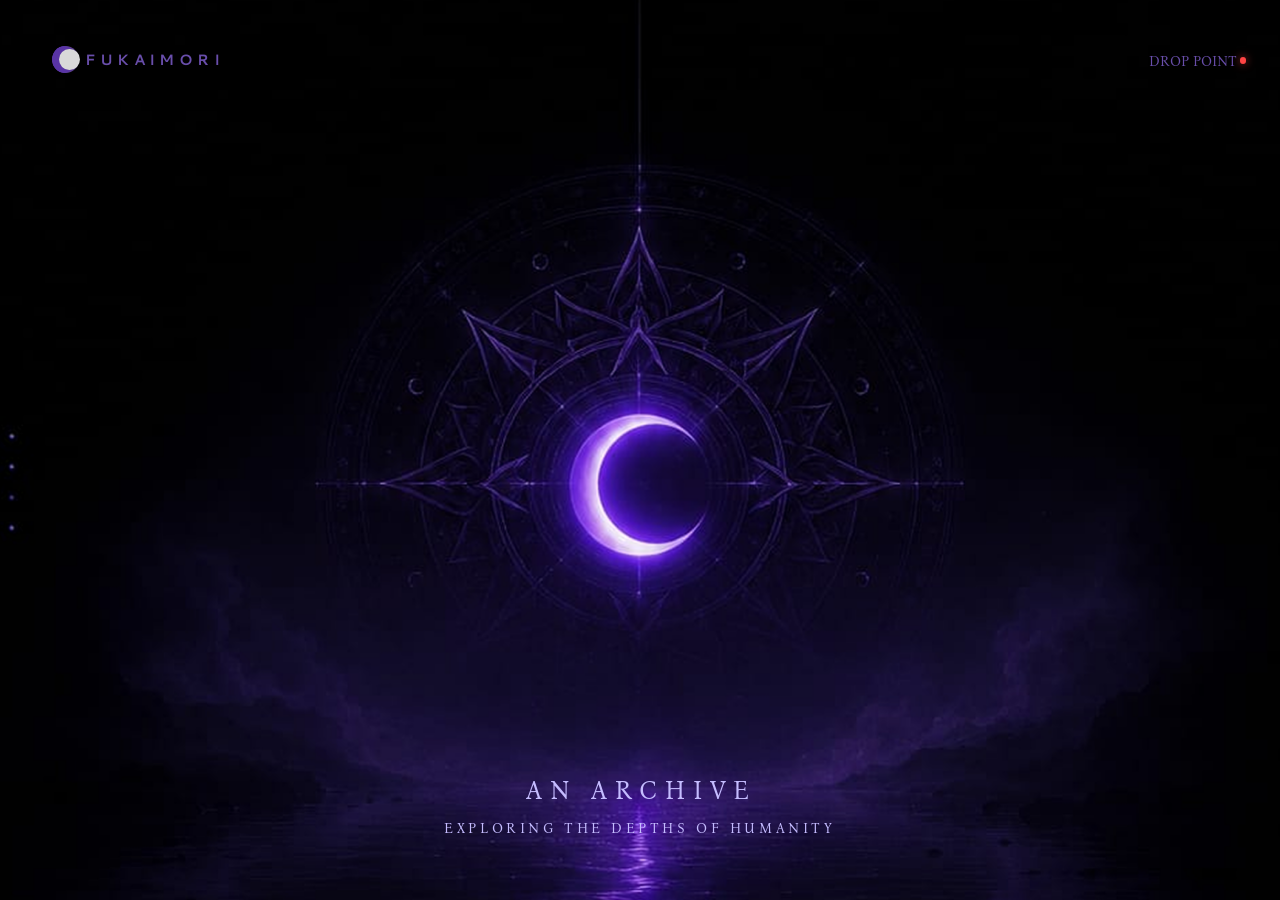
==== index.html @ d2bab82e "update" ====
<!DOCTYPE html>
<html lang="en">
<head>
  <meta charset="UTF-8" />
  <meta name="viewport" content="width=device-width, initial-scale=1.0" />
  <meta name="description" content="Fukaimori — An Archive. Exploring the depths of humanity." />
  <title>Fukaimori · An Archive</title>
  <link rel="preconnect" href="https://fonts.googleapis.com" />
  <link rel="preconnect" href="https://fonts.gstatic.com" crossorigin />
  <link href="https://fonts.googleapis.com/css2?family=Bona+Nova:ital,wght@0,400;0,700&family=Cantarell:wght@400;700&display=swap" rel="stylesheet" />
  <link rel="stylesheet" href="styles.css" />
</head>
<body>
  <div class="viewport">
    <!-- Fixed 1512 x 982 design canvas, scaled to fit the screen -->
    <div class="canvas" id="canvas">

      <!-- Fallback cosmic scene (shown if the background image is missing) -->
      <div class="scene" aria-hidden="true">
        <div class="stars"></div>
        <div class="sigil">
          <svg class="ring ring-outer" viewBox="0 0 400 400" role="presentation">
            <circle cx="200" cy="200" r="196" fill="none" stroke="url(#g)" stroke-width="1" opacity="0.5"/>
            <circle cx="200" cy="200" r="176" fill="none" stroke="url(#g)" stroke-width="0.6" stroke-dasharray="2 6" opacity="0.6"/>
            <defs>
              <linearGradient id="g" x1="0" y1="0" x2="1" y2="1">
                <stop offset="0" stop-color="#C5BCFF"/>
                <stop offset="1" stop-color="#694EAB"/>
              </linearGradient>
            </defs>
          </svg>
          <svg class="ring ring-inner" viewBox="0 0 400 400" role="presentation">
            <circle cx="200" cy="200" r="150" fill="none" stroke="url(#g)" stroke-width="0.8" opacity="0.7"/>
            <g stroke="url(#g)" stroke-width="1" fill="none" opacity="0.85">
              <polygon points="200,60 214,186 340,200 214,214 200,340 186,214 60,200 186,186"/>
            </g>
          </svg>
          <div class="moon"><div class="moon-body"></div></div>
        </div>
      </div>

      <!-- Real design background image (drop the PNG into this folder) -->
      <div class="photo" aria-hidden="true"></div>

      <!-- Brand (top-left) -->
      <div class="brand">
        <span class="brand-mark" aria-hidden="true"></span>
        <span class="brand-text">FUKAIMORI</span>
      </div>

      <!-- Drop point (top-right) -->
      <div class="drop-point">
        <span class="drop-text">DROP POINT</span>
        <span class="drop-dot" aria-hidden="true"></span>
      </div>

      <!-- Title block (bottom-center) -->
      <h1 class="title">AN ARCHIVE</h1>
      <p class="subtitle">EXPLORING THE DEPTHS OF HUMANITY</p>

    </div>
  </div>

  <script src="script.js"></script>
</body>
</html>
---- styles.css ----
/* ============================================================
   Fukaimori · An Archive
   Fullscreen fluid rebuild from Figma (design base 1512 x 982)
   All positions/sizes derived from Figma, expressed in % / vw
   so the layout fills any screen with no black bars.
   ============================================================ */
:root {
  --text-violet: #C5BCFF;   /* AN ARCHIVE + subtitle */
  --brand-violet: #694EAB;  /* FUKAIMORI + DROP POINT */
  --mark-outer: #5A3E8E;    /* Ellipse 11 */
  --mark-sub: #5934A5;      /* Subtract crescent */
  --mark-inner: #D9D9D9;    /* Ellipse 12 */
  --dot-red: #FF4444;       /* Ellipse 4 */
}

* { box-sizing: border-box; margin: 0; padding: 0; }

html, body {
  height: 100%;
  background: #000;
  overflow: hidden;
}

/* Full-window stage */
.viewport {
  width: 100vw;
  height: 100vh;
  background: #000;
}

/* The canvas now fills the entire viewport */
.canvas {
  position: relative;
  width: 100vw;
  height: 100vh;
  background: #000;
  overflow: hidden;
  color: var(--text-violet);
}

/* ============================================================
   Background image (BG LP.png) — fills the screen (cover)
   ============================================================ */
.photo {
  position: absolute;
  inset: 0;
  width: 100%;
  height: 100%;
  background-image: url("BG LP.png");
  background-size: cover;
  background-position: center;
  z-index: 2;
}
/* If the image fails to load, the .scene fallback shows through */

/* ============================================================
   Fallback cosmic scene (only visible if photo missing)
   ============================================================ */
.scene {
  position: absolute;
  inset: 0;
  z-index: 1;
  background:
    radial-gradient(900px 640px at 50% 44%, rgba(60, 30, 100, 0.7), transparent 60%),
    radial-gradient(500px 420px at 50% 42%, rgba(105, 78, 171, 0.28), transparent 65%),
    linear-gradient(180deg, #0d0518 0%, #05020a 72%);
}
.stars {
  position: absolute;
  inset: 0;
  background-image:
    radial-gradient(1px 1px at 12% 18%, rgba(255,255,255,0.7), transparent),
    radial-gradient(1px 1px at 28% 62%, rgba(197,188,255,0.6), transparent),
    radial-gradient(1.4px 1.4px at 68% 78%, rgba(255,255,255,0.6), transparent),
    radial-gradient(1px 1px at 82% 28%, rgba(197,188,255,0.7), transparent),
    radial-gradient(1px 1px at 92% 66%, rgba(255,255,255,0.5), transparent),
    radial-gradient(1px 1px at 8% 84%, rgba(255,255,255,0.5), transparent);
  animation: twinkle 6s ease-in-out infinite alternate;
}
@keyframes twinkle { from { opacity: 0.5; } to { opacity: 1; } }

.sigil {
  position: absolute;
  left: 50%;
  top: 42%;
  width: 28vw;
  height: 28vw;
  transform: translate(-50%, -50%);
  display: grid;
  place-items: center;
  filter: drop-shadow(0 0 24px rgba(105, 78, 171, 0.45));
}
.ring { position: absolute; inset: 0; width: 100%; height: 100%; }
.ring-outer { animation: spin 60s linear infinite; }
.ring-inner { animation: spin 40s linear infinite reverse; }
@keyframes spin { to { transform: rotate(360deg); } }

.moon { width: 34%; aspect-ratio: 1/1; display: grid; place-items: center; }
.moon-body {
  width: 100%; height: 100%;
  border-radius: 50%;
  background: radial-gradient(circle at 62% 50%, #f3e9ff 0%, #C5BCFF 45%, #694EAB 100%);
  box-shadow: -10px 0 24px #9c6bff, 0 0 40px rgba(105,78,171,0.6), 0 0 80px rgba(105,78,171,0.4);
  -webkit-mask: radial-gradient(circle at 30% 50%, transparent 52%, #000 53%);
          mask: radial-gradient(circle at 30% 50%, transparent 52%, #000 53%);
}

/* ============================================================
   Brand — top-left  (Figma left:61 top:50.49 of 1512x982)
   ============================================================ */
.brand {
  position: absolute;
  left: 4.03%;    /* 61 / 1512 */
  top: 5.14%;     /* 50.49 / 982 */
  z-index: 5;
  display: flex;
  align-items: center;
}
/* Logo mark (base 32.03px @1512 => 2.118vw) */
.brand-mark {
  position: relative;
  width: 2.118vw;
  height: 2.118vw;
  border-radius: 50%;
  background: var(--mark-outer);
  flex: none;
}
.brand-mark::before {  /* crescent (Subtract) */
  content: "";
  position: absolute;
  inset: 0;
  width: 1.900vw;
  height: 2.118vw;
  border-radius: 50%;
  background: var(--mark-sub);
  -webkit-mask: radial-gradient(circle at 78% 50%, transparent 46%, #000 47%);
          mask: radial-gradient(circle at 78% 50%, transparent 46%, #000 47%);
}
.brand-mark::after {   /* inner light disc (Ellipse 12) */
  content: "";
  position: absolute;
  left: 0.591vw;
  top: 0.246vw;
  width: 1.626vw;
  height: 1.626vw;
  border-radius: 50%;
  background: var(--mark-inner);
}
.brand-text {
  position: absolute;
  left: 2.639vw;          /* 39.9px offset */
  top: 0.246vw;
  font-family: "Cantarell", system-ui, sans-serif;
  font-weight: 700;
  font-size: 1.149vw;     /* 17.3724px @1512 */
  line-height: 1.653vw;
  letter-spacing: 0.3em;
  color: var(--brand-violet);
  white-space: nowrap;
}

/* ============================================================
   Drop point — top-right (Figma left:1357 top:57)
   ============================================================ */
.drop-point {
  position: absolute;
  left: 89.75%;   /* 1357 / 1512 */
  top: 5.80%;     /* 57 / 982 */
  z-index: 5;
}
.drop-text {
  font-family: "Bona Nova", Georgia, serif;
  font-weight: 400;
  font-size: 1.059vw;     /* 16.0135px @1512 */
  line-height: 1.257vw;
  color: var(--brand-violet);
  white-space: nowrap;
}
.drop-dot {
  position: absolute;
  left: 7.095vw;   /* 107.28px offset */
  top: 0.383vw;
  width: 0.511vw;
  height: 0.511vw;
  border-radius: 50%;
  background: var(--dot-red);
  box-shadow: 0 0 8px rgba(255, 68, 68, 0.7);
}

/* ============================================================
   Title block — bottom-center
   ============================================================ */
.title {
  position: absolute;
  left: 40.96%;   /* 619.37 / 1512 */
  top: 86.25%;    /* 847 / 982 */
  width: 18.32%;  /* 277 / 1512 */
  font-family: "Bona Nova", Georgia, serif;
  font-weight: 400;
  font-size: 1.977vw;     /* 29.8896px @1512 */
  line-height: 2.381vw;
  letter-spacing: 0.31em;
  text-align: center;
  color: var(--text-violet);
  z-index: 5;
}
.subtitle {
  position: absolute;
  left: 33.27%;   /* 503 / 1512 */
  top: 91.24%;    /* 895.93 / 982 */
  width: 33.44%;  /* 505.58 / 1512 */
  font-family: "Bona Nova", Georgia, serif;
  font-weight: 400;
  font-size: 1.113vw;     /* 16.8248px @1512 */
  line-height: 1.323vw;
  letter-spacing: 0.25em;
  text-align: center;
  color: var(--text-violet);
  z-index: 5;
}

@media (prefers-reduced-motion: reduce) {
  * { animation: none !important; }
}
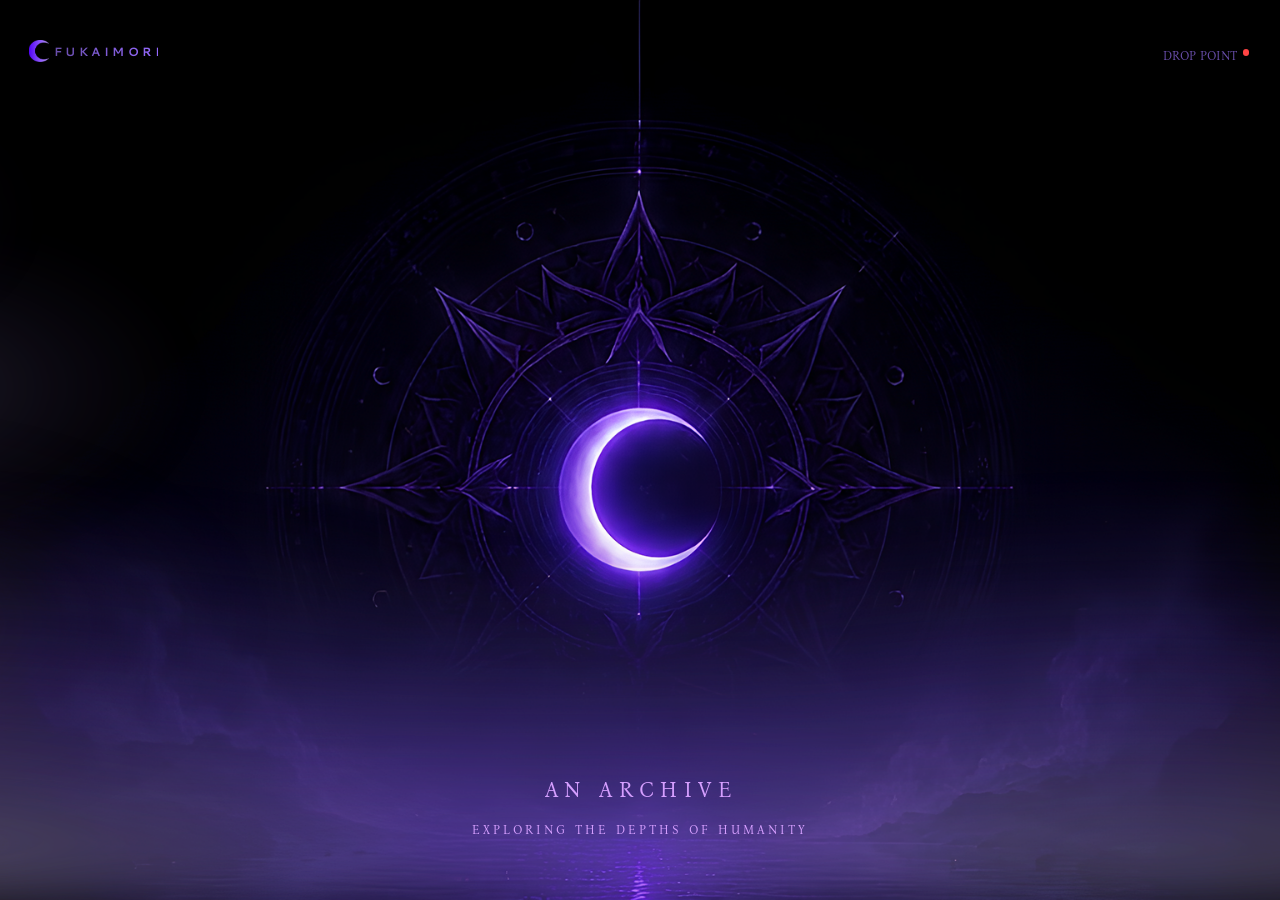
==== commit a8ad3a85: "Update landing page assets, layout, and scripts" ====
--- a/index.html
+++ b/index.html
@@ -42,6 +42,20 @@
       <!-- Real design background image (drop the PNG into this folder) -->
       <div class="photo" aria-hidden="true"></div>
 
+      <!-- Drifting clouds / mist overlay -->
+      <div class="clouds" aria-hidden="true">
+        <span class="cloud cloud-1"></span>
+        <span class="cloud cloud-2"></span>
+        <span class="cloud cloud-3"></span>
+      </div>
+
+      <!-- Landing-page fog (rolling mist) -->
+      <div class="fog" aria-hidden="true">
+        <span class="fog-layer fog-a"></span>
+        <span class="fog-layer fog-b"></span>
+        <span class="fog-layer fog-c"></span>
+      </div>
+
       <!-- Brand (top-left) -->
       <div class="brand">
         <span class="brand-mark" aria-hidden="true"></span>
--- a/styles.css
+++ b/styles.css
@@ -1,17 +1,15 @@
 /* ============================================================
    Fukaimori · An Archive
-   Fullscreen fluid rebuild from Figma (design base 1512 x 982)
-   All positions/sizes derived from Figma, expressed in % / vw
-   so the layout fills any screen with no black bars.
+   Fullscreen fluid rebuild from Figma (design base 1920 x 1080)
+   Figma px are converted to % (position) and vw (size) so the
+   layout fills any screen proportionally with no black bars.
    ============================================================ */
 :root {
-  --text-violet: #C5BCFF;   /* AN ARCHIVE + subtitle */
-  --brand-violet: #694EAB;  /* FUKAIMORI + DROP POINT */
-  --mark-outer: #5A3E8E;    /* Ellipse 11 */
-  --mark-sub: #5934A5;      /* Subtract crescent */
-  --mark-inner: #D9D9D9;    /* Ellipse 12 */
+  --text-violet: #D69FFF;   /* AN ARCHIVE + subtitle */
+  --brand-violet: #694EAB;  /* DROP POINT */
   --dot-red: #FF4444;       /* Ellipse 4 */
 }
+
 
 * { box-sizing: border-box; margin: 0; padding: 0; }
 
@@ -28,30 +26,135 @@
   background: #000;
 }
 
-/* The canvas now fills the entire viewport */
+/* The canvas fills the entire viewport */
 .canvas {
   position: relative;
   width: 100vw;
   height: 100vh;
-  background: #000;
+  background: #FFFFFF;
   overflow: hidden;
   color: var(--text-violet);
 }
 
 /* ============================================================
-   Background image (BG LP.png) — fills the screen (cover)
+   Background image (BGLP.png) — fills the screen (cover)
    ============================================================ */
 .photo {
   position: absolute;
   inset: 0;
   width: 100%;
   height: 100%;
-  background-image: url("BG LP.png");
+  background-image: url("BGLP.png");
   background-size: cover;
   background-position: center;
   z-index: 2;
 }
 /* If the image fails to load, the .scene fallback shows through */
+
+/* ============================================================
+   Drifting clouds / mist — soft blobs floating across the scene
+   ============================================================ */
+.clouds {
+  position: absolute;
+  inset: 0;
+  z-index: 3;
+  overflow: hidden;
+  pointer-events: none;
+}
+.cloud {
+  position: absolute;
+  display: block;
+  border-radius: 50%;
+  background: radial-gradient(
+    ellipse at center,
+    rgba(197, 188, 255, 0.20) 0%,
+    rgba(105, 78, 171, 0.12) 40%,
+    rgba(105, 78, 171, 0) 72%
+  );
+  filter: blur(32px);
+  opacity: 0.8;
+  will-change: transform;
+}
+.cloud-1 {
+  top: 26%; left: -30%;
+  width: 45vw; height: 24vw;
+  animation: drift-right 46s linear infinite;
+}
+.cloud-2 {
+  top: 48%; left: -40%;
+  width: 60vw; height: 30vw;
+  opacity: 0.55;
+  animation: drift-right 68s linear infinite;
+  animation-delay: -20s;
+}
+.cloud-3 {
+  top: 10%; left: -35%;
+  width: 38vw; height: 20vw;
+  opacity: 0.45;
+  animation: drift-right 58s linear infinite;
+  animation-delay: -38s;
+}
+@keyframes drift-right {
+  from { transform: translateX(0); }
+  to   { transform: translateX(180vw); }
+}
+
+/* ============================================================
+   Landing-page fog — rolling mist banks near the bottom
+   ============================================================ */
+.fog {
+  position: absolute;
+  inset: 0;
+  z-index: 4;
+  overflow: hidden;
+  pointer-events: none;
+  /* Heavier fog on first load, then eases down to the resting level */
+  animation: fog-intro 6s ease-out forwards;
+}
+@keyframes fog-intro {
+  0%   { opacity: 1; }
+  100% { opacity: 0.72; }
+}
+.fog-layer {
+  position: absolute;
+  left: -50%;
+  width: 200%;
+  height: 62%;
+  bottom: 0;
+  background: radial-gradient(
+    ellipse 60% 100% at 20% 100%,
+    rgba(214, 200, 255, 0.30) 0%,
+    rgba(150, 105, 255, 0.18) 42%,
+    rgba(105, 78, 171, 0) 75%
+  ),
+  radial-gradient(
+    ellipse 55% 100% at 70% 100%,
+    rgba(214, 200, 255, 0.26) 0%,
+    rgba(150, 105, 255, 0.16) 42%,
+    rgba(105, 78, 171, 0) 75%
+  );
+  filter: blur(30px);
+  will-change: transform;
+}
+.fog-a { animation: fog-roll 40s ease-in-out infinite alternate; opacity: 1; }
+.fog-b {
+  height: 48%;
+  opacity: 0.75;
+  animation: fog-roll 55s ease-in-out infinite alternate-reverse;
+  animation-delay: -12s;
+}
+.fog-c {
+  height: 38%;
+  opacity: 0.6;
+  filter: blur(38px);
+  animation: fog-roll 72s ease-in-out infinite alternate;
+  animation-delay: -30s;
+}
+@keyframes fog-roll {
+  from { transform: translateX(-8%); }
+  to   { transform: translateX(8%); }
+}
+
 
 /* ============================================================
    Fallback cosmic scene (only visible if photo missing)
@@ -78,27 +181,20 @@
   animation: twinkle 6s ease-in-out infinite alternate;
 }
 @keyframes twinkle { from { opacity: 0.5; } to { opacity: 1; } }
-
 .sigil {
-  position: absolute;
-  left: 50%;
-  top: 42%;
-  width: 28vw;
-  height: 28vw;
+  position: absolute; left: 50%; top: 42%;
+  width: 28vw; height: 28vw;
   transform: translate(-50%, -50%);
-  display: grid;
-  place-items: center;
+  display: grid; place-items: center;
   filter: drop-shadow(0 0 24px rgba(105, 78, 171, 0.45));
 }
 .ring { position: absolute; inset: 0; width: 100%; height: 100%; }
 .ring-outer { animation: spin 60s linear infinite; }
 .ring-inner { animation: spin 40s linear infinite reverse; }
 @keyframes spin { to { transform: rotate(360deg); } }
-
 .moon { width: 34%; aspect-ratio: 1/1; display: grid; place-items: center; }
 .moon-body {
-  width: 100%; height: 100%;
-  border-radius: 50%;
+  width: 100%; height: 100%; border-radius: 50%;
   background: radial-gradient(circle at 62% 50%, #f3e9ff 0%, #C5BCFF 45%, #694EAB 100%);
   box-shadow: -10px 0 24px #9c6bff, 0 0 40px rgba(105,78,171,0.6), 0 0 80px rgba(105,78,171,0.4);
   -webkit-mask: radial-gradient(circle at 30% 50%, transparent 52%, #000 53%);
@@ -106,118 +202,143 @@
 }
 
 /* ============================================================
-   Brand — top-left  (Figma left:61 top:50.49 of 1512x982)
-   ============================================================ */
-.brand {
-  position: absolute;
-  left: 4.03%;    /* 61 / 1512 */
-  top: 5.14%;     /* 50.49 / 982 */
-  z-index: 5;
-  display: flex;
-  align-items: center;
-}
-/* Logo mark (base 32.03px @1512 => 2.118vw) */
+   Brand — top-left
+   Subtract 1 (logo): left 44 top 48 size 29 x 34  (base 1920x1080)
+   ============================================================ */
+.brand { position: absolute; inset: 0; z-index: 5; }
+
+/* Logo mark — Subtract.png */
 .brand-mark {
-  position: relative;
-  width: 2.118vw;
-  height: 2.118vw;
-  border-radius: 50%;
-  background: var(--mark-outer);
-  flex: none;
-}
-.brand-mark::before {  /* crescent (Subtract) */
+  position: absolute;
+  left: 2.292%;       /* 44 / 1920 */
+  top: 4.444%;        /* 48 / 1080 */
+  width: 1.510vw;     /* 29 / 1920 */
+  height: 1.771vw;    /* 34 / 1920 */
+  background-image: url("Subtract.png");
+  background-size: contain;
+  background-position: center;
+  background-repeat: no-repeat;
+}
+/* CSS fallback logo (only shown when Subtract.png is missing) */
+.canvas.no-logo .brand-mark {
+  background-image: none;
+  border-radius: 50%;
+  background: linear-gradient(181.27deg, #5A3E8E 24.1%, #D4BDFF 86.22%);
+}
+.canvas.no-logo .brand-mark::before {
   content: "";
   position: absolute;
-  inset: 0;
-  width: 1.900vw;
-  height: 2.118vw;
-  border-radius: 50%;
-  background: var(--mark-sub);
+  left: 0; top: 0;
+  width: 100%; height: 100%;
+  border-radius: 50%;
+  background: linear-gradient(90deg, #5100F8 0%, #C0A1FF 100.92%);
   -webkit-mask: radial-gradient(circle at 78% 50%, transparent 46%, #000 47%);
           mask: radial-gradient(circle at 78% 50%, transparent 46%, #000 47%);
 }
-.brand-mark::after {   /* inner light disc (Ellipse 12) */
+.canvas.no-logo .brand-mark::after {
   content: "";
   position: absolute;
-  left: 0.591vw;
-  top: 0.246vw;
-  width: 1.626vw;
-  height: 1.626vw;
-  border-radius: 50%;
-  background: var(--mark-inner);
-}
+  left: 14%; top: 10%;
+  width: 76%; height: 76%;
+  border-radius: 50%;
+  background: #D9D9D9;
+}
+/* FUKAIMORI text: left 81 top 53, gradient clip */
 .brand-text {
   position: absolute;
-  left: 2.639vw;          /* 39.9px offset */
-  top: 0.246vw;
+  left: 4.219%;       /* 81 / 1920 */
+  top: 4.907%;        /* 53 / 1080 */
+  width: 8.125%;      /* 156 / 1920 */
   font-family: "Cantarell", system-ui, sans-serif;
   font-weight: 700;
-  font-size: 1.149vw;     /* 17.3724px @1512 */
-  line-height: 1.653vw;
+  font-size: 0.905vw; /* 17.3724 / 1920 */
+  line-height: 1.302vw;
   letter-spacing: 0.3em;
-  color: var(--brand-violet);
   white-space: nowrap;
-}
-
-/* ============================================================
-   Drop point — top-right (Figma left:1357 top:57)
+  background: linear-gradient(90deg, #694EAB 0%, #9569FF 100%);
+  -webkit-background-clip: text;
+          background-clip: text;
+  -webkit-text-fill-color: transparent;
+          color: transparent;
+}
+
+
+/* ============================================================
+   Drop point — top-right  (Group 8: left 1744 top 54.61)
    ============================================================ */
 .drop-point {
   position: absolute;
-  left: 89.75%;   /* 1357 / 1512 */
-  top: 5.80%;     /* 57 / 982 */
+  left: 90.833%;   /* 1744 / 1920 */
+  top: 5.056%;     /* 54.61 / 1080 */
   z-index: 5;
 }
 .drop-text {
   font-family: "Bona Nova", Georgia, serif;
   font-weight: 400;
-  font-size: 1.059vw;     /* 16.0135px @1512 */
-  line-height: 1.257vw;
+  font-size: 0.911vw;    /* 17.4985 / 1920 */
+  line-height: 1.094vw;  /* 21 / 1920 */
   color: var(--brand-violet);
   white-space: nowrap;
 }
+/* Ellipse 4: red dot at 1864,60 => offset 120,5.39 from group */
 .drop-dot {
   position: absolute;
-  left: 7.095vw;   /* 107.28px offset */
-  top: 0.383vw;
-  width: 0.511vw;
-  height: 0.511vw;
+  left: 6.25vw;     /* 120 / 1920 */
+  top: 0.281vw;     /* 5.39 / 1920 */
+  width: 0.521vw;   /* 10 / 1920 */
+  height: 0.521vw;
   border-radius: 50%;
   background: var(--dot-red);
-  box-shadow: 0 0 8px rgba(255, 68, 68, 0.7);
-}
-
-/* ============================================================
-   Title block — bottom-center
+  animation: pulse-dot 1.4s ease-in-out infinite;
+}
+@keyframes pulse-dot {
+  0%, 100% {
+    opacity: 1;
+    transform: scale(1);
+    box-shadow: 0 0 5px 1px rgba(255, 68, 68, 0.9),
+                0 0 12px 3px rgba(255, 68, 68, 0.6);
+  }
+  50% {
+    opacity: 0.5;
+    transform: scale(1.25);
+    box-shadow: 0 0 12px 4px rgba(255, 68, 68, 1),
+                0 0 26px 8px rgba(255, 68, 68, 0.7);
+  }
+}
+
+
+/* ============================================================
+   Title block — bottom-center (base 1920x1080)
    ============================================================ */
 .title {
   position: absolute;
-  left: 40.96%;   /* 619.37 / 1512 */
-  top: 86.25%;    /* 847 / 982 */
-  width: 18.32%;  /* 277 / 1512 */
+  left: 42.41%;   /* 814.29 / 1920 */
+  top: 86.44%;    /* 933.58 / 1080 */
+  width: 15.36%;  /* 295 / 1920 */
   font-family: "Bona Nova", Georgia, serif;
   font-weight: 400;
-  font-size: 1.977vw;     /* 29.8896px @1512 */
-  line-height: 2.381vw;
+  font-size: 1.663vw;    /* 31.9243 / 1920 */
+  line-height: 1.979vw;  /* 38 / 1920 */
   letter-spacing: 0.31em;
   text-align: center;
   color: var(--text-violet);
-  z-index: 5;
+  z-index: 6;
 }
 .subtitle {
   position: absolute;
-  left: 33.27%;   /* 503 / 1512 */
-  top: 91.24%;    /* 895.93 / 982 */
-  width: 33.44%;  /* 505.58 / 1512 */
+  left: 35.94%;   /* 690 / 1920 */
+  top: 91.49%;    /* 988.06 / 1080 */
+  width: 28.125%; /* 540 / 1920 */
   font-family: "Bona Nova", Georgia, serif;
   font-weight: 400;
-  font-size: 1.113vw;     /* 16.8248px @1512 */
-  line-height: 1.323vw;
+  font-size: 0.936vw;    /* 17.9702 / 1920 */
+  line-height: 1.146vw;  /* 22 / 1920 */
   letter-spacing: 0.25em;
   text-align: center;
   color: var(--text-violet);
-  z-index: 5;
-}
+  z-index: 6;
+}
+
 
 @media (prefers-reduced-motion: reduce) {
   * { animation: none !important; }
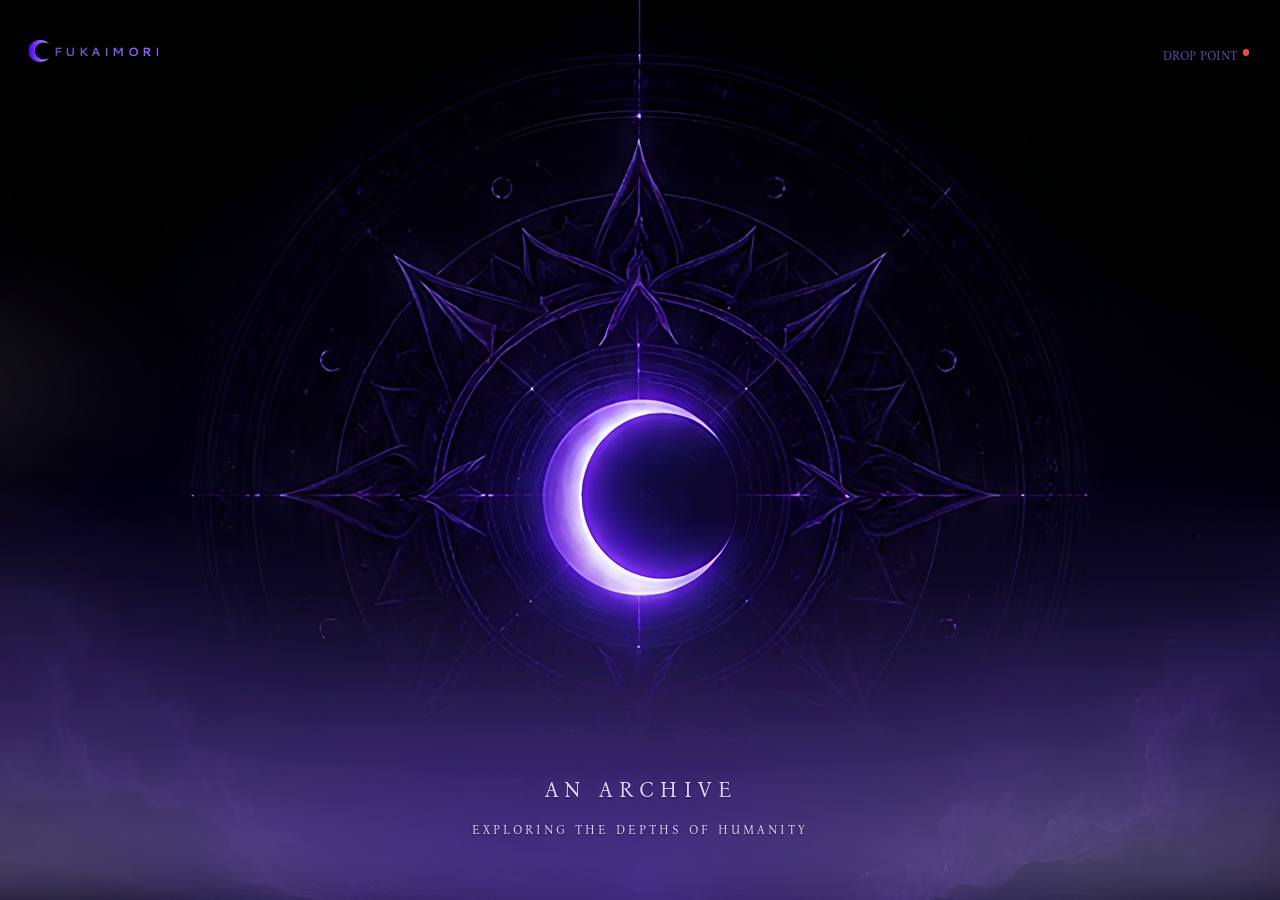
==== commit 61332bbc: "Harmonize title color with bg; add moon portal hover effect" ====
--- a/index.html
+++ b/index.html
@@ -56,7 +56,19 @@
         <span class="fog-layer fog-c"></span>
       </div>
 
+      <!-- Moon portal (hover the moon at the center of the background) -->
+      <button class="portal" id="portal" type="button"
+              aria-label="Enter — the fog is drawn into the moon">
+        <span class="portal-glow" aria-hidden="true"></span>
+        <span class="portal-ring" aria-hidden="true"></span>
+        <span class="portal-hint">ENTER</span>
+      </button>
+
+      <!-- Portal enter transition flash -->
+      <div class="portal-transition" aria-hidden="true"></div>
+
       <!-- Brand (top-left) -->
+
       <div class="brand">
         <span class="brand-mark" aria-hidden="true"></span>
         <span class="brand-text">FUKAIMORI</span>
--- a/styles.css
+++ b/styles.css
@@ -5,10 +5,15 @@
    layout fills any screen proportionally with no black bars.
    ============================================================ */
 :root {
-  --text-violet: #D69FFF;   /* AN ARCHIVE + subtitle */
+  --text-violet: #E7D6FF;   /* AN ARCHIVE + subtitle — soft lavender that reads on the purple bg */
   --brand-violet: #694EAB;  /* DROP POINT */
   --dot-red: #FF4444;       /* Ellipse 4 */
-}
+  /* Layered glow keeps the text crisp against the purplish background */
+  --text-glow: 0 1px 2px rgba(18, 6, 38, 0.6),
+               0 0 14px rgba(105, 78, 171, 0.55),
+               0 0 30px rgba(150, 105, 255, 0.35);
+}
+
 
 
 * { box-sizing: border-box; margin: 0; padding: 0; }
@@ -45,9 +50,11 @@
   width: 100%;
   height: 100%;
   background-image: url("BGLP.png");
-  background-size: cover;
+  background-size: 1920px 1080px;
   background-position: center;
+  background-repeat: no-repeat;
   z-index: 2;
+
 }
 /* If the image fails to load, the .scene fallback shows through */
 
@@ -322,9 +329,11 @@
   letter-spacing: 0.31em;
   text-align: center;
   color: var(--text-violet);
+  text-shadow: var(--text-glow);
   z-index: 6;
 }
 .subtitle {
+
   position: absolute;
   left: 35.94%;   /* 690 / 1920 */
   top: 91.49%;    /* 988.06 / 1080 */
@@ -336,10 +345,164 @@
   letter-spacing: 0.25em;
   text-align: center;
   color: var(--text-violet);
+  text-shadow: var(--text-glow);
   z-index: 6;
 }
 
 
+/* ============================================================
+   Moon portal — hover the moon at the center of the background.
+   The moon brightens, the surrounding fog is drawn inward
+   (absorbed into the moon), and a portal ring opens up as an
+   invitation to enter the next page.
+   ============================================================ */
+.portal {
+  position: absolute;
+  /* Centered on the moon in the artwork (base 1920x1080) */
+  left: 50%;
+  top: 42%;
+  width: 22vw;
+  height: 22vw;
+  transform: translate(-50%, -50%);
+  z-index: 7;
+  cursor: pointer;
+  border: 0;
+  padding: 0;
+  background: transparent;
+  border-radius: 50%;
+  -webkit-tap-highlight-color: transparent;
+}
+.portal:focus-visible {
+  outline: 2px solid rgba(214, 159, 255, 0.8);
+  outline-offset: 6px;
+}
+
+/* Glowing halo that blooms out of the moon on hover */
+.portal-glow {
+  position: absolute;
+  inset: -40%;
+  border-radius: 50%;
+  background: radial-gradient(
+    circle at 50% 50%,
+    rgba(255, 245, 255, 0.55) 0%,
+    rgba(197, 188, 255, 0.4) 26%,
+    rgba(150, 105, 255, 0.22) 48%,
+    rgba(105, 78, 171, 0) 72%
+  );
+  opacity: 0;
+  transform: scale(0.6);
+  transition: opacity 0.6s ease, transform 0.6s ease;
+  pointer-events: none;
+  will-change: opacity, transform;
+}
+
+/* Rotating portal ring that opens on hover */
+.portal-ring {
+  position: absolute;
+  inset: 4%;
+  border-radius: 50%;
+  border: 0.15vw solid rgba(214, 159, 255, 0.65);
+  box-shadow:
+    0 0 24px rgba(150, 105, 255, 0.5),
+    inset 0 0 30px rgba(197, 188, 255, 0.4);
+  opacity: 0;
+  transform: scale(0.4) rotate(0deg);
+  transition: opacity 0.6s ease, transform 0.7s ease;
+  pointer-events: none;
+}
+.portal-ring::before {
+  content: "";
+  position: absolute;
+  inset: 12%;
+  border-radius: 50%;
+  border: 0.08vw dashed rgba(214, 159, 255, 0.55);
+}
+
+/* "Enter" hint that fades in under the portal */
+.portal-hint {
+  position: absolute;
+  left: 50%;
+  bottom: -14%;
+  transform: translateX(-50%);
+  font-family: "Bona Nova", Georgia, serif;
+  font-size: 0.8vw;
+  letter-spacing: 0.4em;
+  color: var(--text-violet);
+  text-shadow: var(--text-glow);
+  white-space: nowrap;
+  opacity: 0;
+  transition: opacity 0.6s ease;
+  pointer-events: none;
+}
+
+/* --- Active (hover / focus) state --- */
+.portal:hover .portal-glow,
+.portal:focus-visible .portal-glow,
+.canvas.portal-active .portal-glow {
+  opacity: 1;
+  transform: scale(1);
+}
+.portal:hover .portal-ring,
+.portal:focus-visible .portal-ring,
+.canvas.portal-active .portal-ring {
+  opacity: 1;
+  transform: scale(1) rotate(0deg);
+  animation: portal-spin 8s linear infinite;
+}
+.portal:hover .portal-hint,
+.portal:focus-visible .portal-hint,
+.canvas.portal-active .portal-hint {
+  opacity: 0.9;
+}
+@keyframes portal-spin {
+  to { transform: scale(1) rotate(360deg); }
+}
+
+/* When the portal is active, the fog is pulled toward the moon
+   (scaled down + drawn upward + faded) — it looks absorbed. */
+.canvas.portal-active .fog {
+  animation: none;
+  opacity: 0.9;
+  transform-origin: 50% 42%;
+  transform: translateY(-14%) scale(0.35);
+  filter: blur(10px);
+  transition: transform 1.1s ease-in, opacity 1.1s ease-in, filter 1.1s ease-in;
+}
+.canvas.portal-active .clouds {
+  transform-origin: 50% 42%;
+  transform: scale(0.55);
+  opacity: 0.4;
+  transition: transform 1.1s ease-in, opacity 1.1s ease-in;
+}
+
+/* Full-screen flash used when entering the portal */
+.portal-transition {
+  position: absolute;
+  inset: 0;
+  z-index: 20;
+  background: radial-gradient(
+    circle at 50% 42%,
+    rgba(255, 255, 255, 0.95) 0%,
+    rgba(197, 188, 255, 0.7) 30%,
+    rgba(105, 78, 171, 0.4) 55%,
+    rgba(10, 4, 22, 0) 75%
+  );
+  opacity: 0;
+  pointer-events: none;
+  transform: scale(0.2);
+  transform-origin: 50% 42%;
+}
+.canvas.portal-entering .portal-transition {
+  animation: portal-enter 1.1s ease-in forwards;
+}
+@keyframes portal-enter {
+  0%   { opacity: 0; transform: scale(0.2); }
+  60%  { opacity: 1; transform: scale(1.4); }
+  100% { opacity: 1; transform: scale(3); }
+}
+
+
 @media (prefers-reduced-motion: reduce) {
+
   * { animation: none !important; }
 }
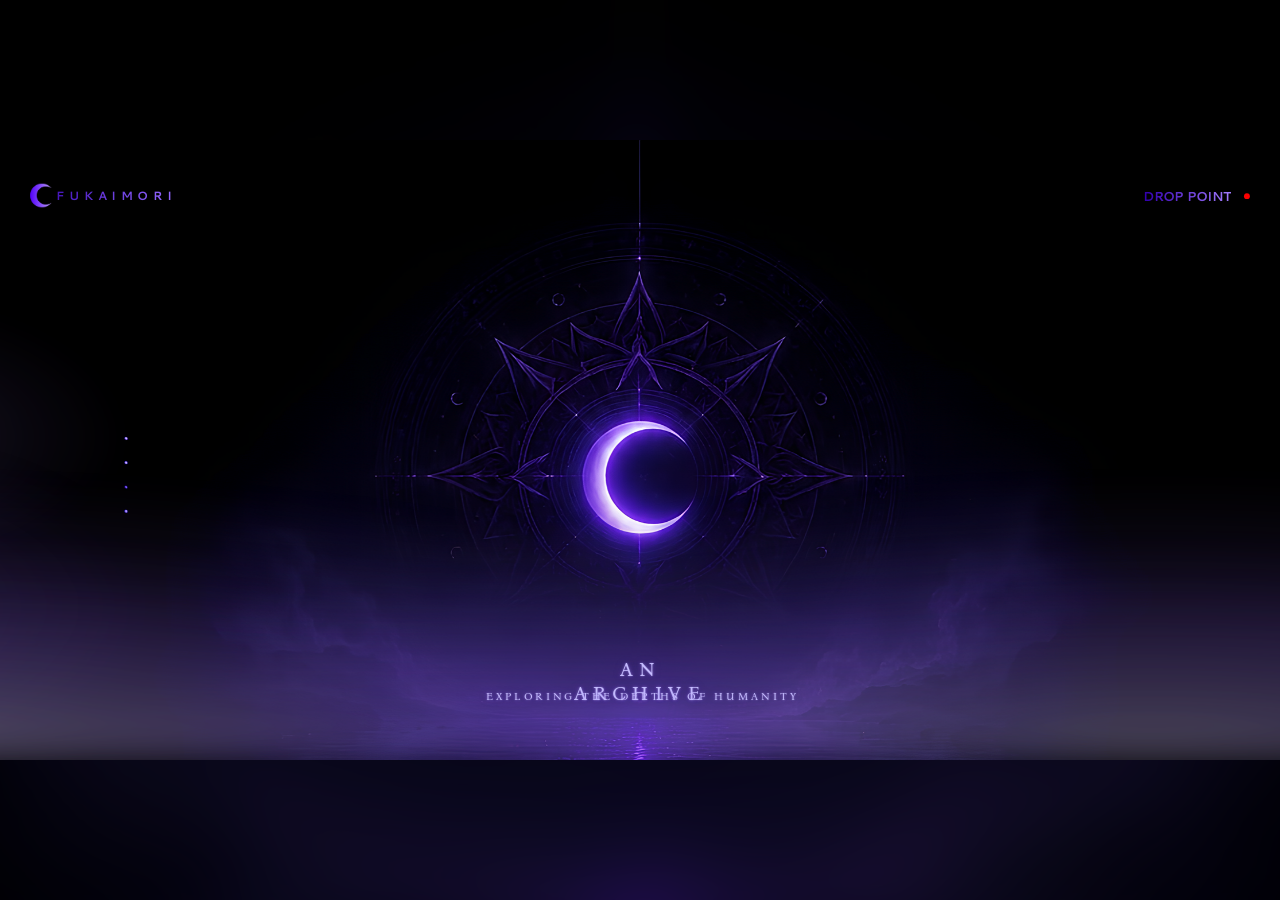
==== commit d1def1af: "update" ====
--- a/index.html
+++ b/index.html
@@ -2,7 +2,8 @@
 <html lang="en">
 <head>
   <meta charset="UTF-8" />
-  <meta name="viewport" content="width=device-width, initial-scale=1.0" />
+  <meta name="viewport" content="width=device-width, initial-scale=1.0, viewport-fit=cover" />
+  <meta name="theme-color" content="#05020a" />
   <meta name="description" content="Fukaimori — An Archive. Exploring the depths of humanity." />
   <title>Fukaimori · An Archive</title>
   <link rel="preconnect" href="https://fonts.googleapis.com" />
--- a/styles.css
+++ b/styles.css
@@ -5,14 +5,21 @@
    layout fills any screen proportionally with no black bars.
    ============================================================ */
 :root {
-  --text-violet: #E7D6FF;   /* AN ARCHIVE + subtitle — soft lavender that reads on the purple bg */
+  --text-violet: #b676ff;   /* AN ARCHIVE + subtitle — luminous white-violet like the crescent glow */
   --brand-violet: #694EAB;  /* DROP POINT */
   --dot-red: #FF4444;       /* Ellipse 4 */
-  /* Layered glow keeps the text crisp against the purplish background */
-  --text-glow: 0 1px 2px rgba(18, 6, 38, 0.6),
-               0 0 14px rgba(105, 78, 171, 0.55),
-               0 0 30px rgba(150, 105, 255, 0.35);
-}
+  /* Bright violet halo so the text glows like the moon's crescent */
+  --text-glow: 0 0 6px rgba(255, 255, 255, 0.45),
+               0 0 16px rgba(197, 188, 255, 0.65),
+               0 0 34px rgba(150, 105, 255, 0.5),
+               0 1px 2px rgba(18, 6, 38, 0.55);
+  /* Soft, thin violet glow for the AN ARCHIVE / subtitle text */
+  --text-glow-soft: 0 0 3px rgba(197, 188, 255, 0.55),
+                    0 0 8px rgba(150, 105, 255, 0.4),
+                    0 0 16px rgba(105, 78, 171, 0.28);
+}
+
+
 
 
 
@@ -24,38 +31,97 @@
   overflow: hidden;
 }
 
-/* Full-window stage */
+/* Full-window stage — centers the scaled design canvas.
+   The design is scaled to CONTAIN (never cropped) so on aspect
+   ratios that differ from the 1920x1050 canvas there is leftover
+   space around it. Instead of black bars, we fill that space with
+   a blurred, darkened copy of the background image (::before) so
+   the scene appears to bleed edge-to-edge on any screen. */
 .viewport {
+  position: fixed;
+  inset: 0;
   width: 100vw;
   height: 100vh;
-  background: #000;
-}
-
-/* The canvas fills the entire viewport */
+  height: 100dvh; /* dynamic viewport height — avoids mobile browser-chrome gaps */
+  background: #05020a;
+  display: flex;
+  align-items: center;
+  justify-content: center;
+  overflow: hidden;
+}
+.viewport::before {
+  content: "";
+  position: absolute;
+  inset: 0;
+  z-index: 0;
+  background-image: url("BGLP.png?v=2");
+  background-size: cover;
+
+  background-position: center;
+  background-repeat: no-repeat;
+  filter: blur(28px) brightness(0.55) saturate(1.05);
+  transform: scale(1.12); /* hide blurred edges */
+  pointer-events: none;
+}
+
+
+/* The design canvas is scaled as a single unit (via --scale, set
+   in script.js using a CONTAIN ratio) so the WHOLE design ALWAYS
+   fits inside the viewport on every device, browser and aspect
+   ratio — nothing is ever cropped — while keeping its original
+   proportions. The background photo is never stretched and every
+   element stays perfectly aligned; any leftover space around the
+   canvas is filled by the viewport's blurred backdrop. */
+
 .canvas {
+  --design-w: 2168px;
+  --design-h: 1050px;   /* wide frame */
+
   position: relative;
-  width: 100vw;
-  height: 100vh;
-  background: #FFFFFF;
+  z-index: 1;           /* sit above the viewport's blurred backdrop */
+
+  flex: none;
+
+  width: var(--design-w);
+  height: var(--design-h);
+  background: #05020a;
+
   overflow: hidden;
   color: var(--text-violet);
-}
+  transform: scale(var(--scale, 1));
+  transform-origin: center center;
+}
+
+
+.archive-canvas {
+  --design-w: 2168px;
+  --design-h: 1050px;
+}
+
+
+
+
 
 /* ============================================================
    Background image (BGLP.png) — fills the screen (cover)
    ============================================================ */
 .photo {
   position: absolute;
-  inset: 0;
-  width: 100%;
-  height: 100%;
-  background-image: url("BGLP.png");
-  background-size: 1920px 1080px;
+  left: 0;
+  top: 0;
+  width: 2168px;          /* exact BGLP.png size */
+  height: 1050px;         /* exact BGLP.png size */
+  background-image: url("BGLP.png?v=2");
+
+  background-size: 100% 100%;
+
   background-position: center;
   background-repeat: no-repeat;
   z-index: 2;
-
-}
+  will-change: transform;
+}
+
+
 /* If the image fails to load, the .scene fallback shows through */
 
 /* ============================================================
@@ -84,27 +150,28 @@
 }
 .cloud-1 {
   top: 26%; left: -30%;
-  width: 45vw; height: 24vw;
+  width: 864px; height: 460px;
   animation: drift-right 46s linear infinite;
 }
 .cloud-2 {
   top: 48%; left: -40%;
-  width: 60vw; height: 30vw;
+  width: 1152px; height: 576px;
   opacity: 0.55;
   animation: drift-right 68s linear infinite;
   animation-delay: -20s;
 }
 .cloud-3 {
   top: 10%; left: -35%;
-  width: 38vw; height: 20vw;
+  width: 730px; height: 384px;
   opacity: 0.45;
   animation: drift-right 58s linear infinite;
   animation-delay: -38s;
 }
 @keyframes drift-right {
   from { transform: translateX(0); }
-  to   { transform: translateX(180vw); }
-}
+  to   { transform: translateX(3456px); }
+}
+
 
 /* ============================================================
    Landing-page fog — rolling mist banks near the bottom
@@ -143,24 +210,27 @@
   filter: blur(30px);
   will-change: transform;
 }
-.fog-a { animation: fog-roll 40s ease-in-out infinite alternate; opacity: 1; }
+/* Fast-moving mist: layers sweep quickly across the screen */
+.fog-a { animation: fog-roll 7s ease-in-out infinite alternate; opacity: 1; }
 .fog-b {
   height: 48%;
   opacity: 0.75;
-  animation: fog-roll 55s ease-in-out infinite alternate-reverse;
-  animation-delay: -12s;
+  animation: fog-roll 9s ease-in-out infinite alternate-reverse;
+  animation-delay: -3s;
 }
 .fog-c {
   height: 38%;
   opacity: 0.6;
   filter: blur(38px);
-  animation: fog-roll 72s ease-in-out infinite alternate;
-  animation-delay: -30s;
-}
+  animation: fog-roll 5.5s ease-in-out infinite alternate;
+  animation-delay: -2s;
+}
+
 @keyframes fog-roll {
-  from { transform: translateX(-8%); }
-  to   { transform: translateX(8%); }
-}
+  from { transform: translateX(-16%); }
+  to   { transform: translateX(16%); }
+}
+
 
 
 /* ============================================================
@@ -190,7 +260,8 @@
 @keyframes twinkle { from { opacity: 0.5; } to { opacity: 1; } }
 .sigil {
   position: absolute; left: 50%; top: 42%;
-  width: 28vw; height: 28vw;
+  width: 538px; height: 538px;
+
   transform: translate(-50%, -50%);
   display: grid; place-items: center;
   filter: drop-shadow(0 0 24px rgba(105, 78, 171, 0.45));
@@ -214,14 +285,17 @@
    ============================================================ */
 .brand { position: absolute; inset: 0; z-index: 5; }
 
-/* Logo mark — Subtract.png */
+/* Logo mark — Subtract.png (nudged down a little) */
 .brand-mark {
   position: absolute;
-  left: 2.292%;       /* 44 / 1920 */
-  top: 4.444%;        /* 48 / 1080 */
-  width: 1.510vw;     /* 29 / 1920 */
-  height: 1.771vw;    /* 34 / 1920 */
+  left: 51px;
+  top: 74px;
+  width: 36.01px;
+  height: 40.7px;
+
+
   background-image: url("Subtract.png");
+
   background-size: contain;
   background-position: center;
   background-repeat: no-repeat;
@@ -250,19 +324,20 @@
   border-radius: 50%;
   background: #D9D9D9;
 }
-/* FUKAIMORI text: left 81 top 53, gradient clip */
+/* FUKAIMORI text (nudged down a little to sit with the logo) */
 .brand-text {
   position: absolute;
-  left: 4.219%;       /* 81 / 1920 */
-  top: 4.907%;        /* 53 / 1080 */
-  width: 8.125%;      /* 156 / 1920 */
+  left: 95.14px;
+  top: 80px;
+  width: 197px;
+
   font-family: "Cantarell", system-ui, sans-serif;
   font-weight: 700;
-  font-size: 0.905vw; /* 17.3724 / 1920 */
-  line-height: 1.302vw;
-  letter-spacing: 0.3em;
+  font-size: 20.19px;
+  line-height: 29px;
+  letter-spacing: 0.4em;
   white-space: nowrap;
-  background: linear-gradient(90deg, #694EAB 0%, #9569FF 100%);
+  background: linear-gradient(90deg, #4616BC 0%, #9367FF 100%);
   -webkit-background-clip: text;
           background-clip: text;
   -webkit-text-fill-color: transparent;
@@ -271,33 +346,45 @@
 
 
 /* ============================================================
-   Drop point — top-right  (Group 8: left 1744 top 54.61)
+   Drop point — top-right  (Group 8: left 1688 top 56)
    ============================================================ */
 .drop-point {
   position: absolute;
-  left: 90.833%;   /* 1744 / 1920 */
-  top: 5.056%;     /* 54.61 / 1080 */
+  left: 1936px;   /* re-pinned to the right edge of the 2168px canvas */
+  top: 80px;
+
+  width: 180.88px;
+  height: 30px;
   z-index: 5;
 }
+
 .drop-text {
-  font-family: "Bona Nova", Georgia, serif;
-  font-weight: 400;
-  font-size: 0.911vw;    /* 17.4985 / 1920 */
-  line-height: 1.094vw;  /* 21 / 1920 */
-  color: var(--brand-violet);
+  font-family: "Cantarell", system-ui, sans-serif;
+  font-weight: 700;
+  font-size: 21.24px;
+  line-height: 30px;
+  letter-spacing: 0;
   white-space: nowrap;
-}
-/* Ellipse 4: red dot at 1864,60 => offset 120,5.39 from group */
+  background: linear-gradient(90deg, #3300AF 2.88%, #A37DFF 100%);
+  -webkit-background-clip: text;
+          background-clip: text;
+  -webkit-text-fill-color: transparent;
+          color: transparent;
+}
+
+/* Ellipse 4: red blinking dot at 1858.64,66 => offset from group */
 .drop-dot {
   position: absolute;
-  left: 6.25vw;     /* 120 / 1920 */
-  top: 0.281vw;     /* 5.39 / 1920 */
-  width: 0.521vw;   /* 10 / 1920 */
-  height: 0.521vw;
+  left: 170.64px;   /* 1858.64 - 1688 */
+  top: 10px;        /* 66 - 56 */
+  width: 10.24px;
+  height: 10.24px;
+
   border-radius: 50%;
-  background: var(--dot-red);
-  animation: pulse-dot 1.4s ease-in-out infinite;
-}
+  background: #FB0000;
+  animation: pulse-dot 1.3s ease-in-out infinite;
+}
+
 @keyframes pulse-dot {
   0%, 100% {
     opacity: 1;
@@ -317,37 +404,47 @@
 /* ============================================================
    Title block — bottom-center (base 1920x1080)
    ============================================================ */
+/* AN ARCHIVE (Figma: left 805.02 top 906, 313x41) — thin violet glow */
 .title {
   position: absolute;
-  left: 42.41%;   /* 814.29 / 1920 */
-  top: 86.44%;    /* 933.58 / 1080 */
-  width: 15.36%;  /* 295 / 1920 */
+  left: 927.5px;          /* re-centered on the 2168px canvas */
+  top: 876px;             /* nudged up a little */
+
+  width: 313px;
+
+  height: 41px;
   font-family: "Bona Nova", Georgia, serif;
   font-weight: 400;
-  font-size: 1.663vw;    /* 31.9243 / 1920 */
-  line-height: 1.979vw;  /* 38 / 1920 */
+  font-size: 33.79px;
+  line-height: 41px;
   letter-spacing: 0.31em;
   text-align: center;
-  color: var(--text-violet);
-  text-shadow: var(--text-glow);
+  color: #C5BCFF;
+  text-shadow: var(--text-glow-soft);
   z-index: 6;
 }
+/* EXPLORING THE DEPTHS OF HUMANITY (Figma: left 699 top 961.31, 522x23) */
 .subtitle {
-
-  position: absolute;
-  left: 35.94%;   /* 690 / 1920 */
-  top: 91.49%;    /* 988.06 / 1080 */
-  width: 28.125%; /* 540 / 1920 */
+  position: absolute;
+  left: 823px;            /* re-centered on the 2168px canvas */
+  top: 931.31px;          /* nudged up a little */
+
+  width: 522px;
+
+  height: 23px;
   font-family: "Bona Nova", Georgia, serif;
   font-weight: 400;
-  font-size: 0.936vw;    /* 17.9702 / 1920 */
-  line-height: 1.146vw;  /* 22 / 1920 */
+  font-size: 19.02px;
+  line-height: 23px;
   letter-spacing: 0.25em;
+  white-space: nowrap;   /* keep on a single line */
   text-align: center;
-  color: var(--text-violet);
-  text-shadow: var(--text-glow);
+
+  color: #C5BCFF;
+  text-shadow: var(--text-glow-soft);
   z-index: 6;
 }
+
 
 
 /* ============================================================
@@ -356,15 +453,17 @@
    (absorbed into the moon), and a portal ring opens up as an
    invitation to enter the next page.
    ============================================================ */
+/* Circle sitting right on the moon (Ellipse 14: left 863 top 460, 195x195) */
 .portal {
   position: absolute;
-  /* Centered on the moon in the artwork (base 1920x1080) */
-  left: 50%;
-  top: 42%;
-  width: 22vw;
-  height: 22vw;
-  transform: translate(-50%, -50%);
+  left: 986.5px;          /* re-centered on the 2168px canvas */
+  top: 460px;
+
+  width: 195px;
+  height: 195px;
+  transform: none;
   z-index: 7;
+
   cursor: pointer;
   border: 0;
   padding: 0;
@@ -401,7 +500,8 @@
   position: absolute;
   inset: 4%;
   border-radius: 50%;
-  border: 0.15vw solid rgba(214, 159, 255, 0.65);
+  border: 3px solid rgba(214, 159, 255, 0.65);
+
   box-shadow:
     0 0 24px rgba(150, 105, 255, 0.5),
     inset 0 0 30px rgba(197, 188, 255, 0.4);
@@ -415,7 +515,8 @@
   position: absolute;
   inset: 12%;
   border-radius: 50%;
-  border: 0.08vw dashed rgba(214, 159, 255, 0.55);
+  border: 1.5px dashed rgba(214, 159, 255, 0.55);
+
 }
 
 /* "Enter" hint that fades in under the portal */
@@ -425,8 +526,9 @@
   bottom: -14%;
   transform: translateX(-50%);
   font-family: "Bona Nova", Georgia, serif;
-  font-size: 0.8vw;
+  font-size: 15px;
   letter-spacing: 0.4em;
+
   color: var(--text-violet);
   text-shadow: var(--text-glow);
   white-space: nowrap;
@@ -435,7 +537,7 @@
   pointer-events: none;
 }
 
-/* --- Active (hover / focus) state --- */
+/* --- Hover / focus: the moon lights up, inviting you to enter --- */
 .portal:hover .portal-glow,
 .portal:focus-visible .portal-glow,
 .canvas.portal-active .portal-glow {
@@ -454,6 +556,8 @@
 .canvas.portal-active .portal-hint {
   opacity: 0.9;
 }
+
+
 @keyframes portal-spin {
   to { transform: scale(1) rotate(360deg); }
 }
@@ -463,13 +567,15 @@
 .canvas.portal-active .fog {
   animation: none;
   opacity: 0.9;
-  transform-origin: 50% 42%;
-  transform: translateY(-14%) scale(0.35);
+  transform-origin: 50% 49.5%;
+  transform: translateY(-6%) scale(0.32);
   filter: blur(10px);
   transition: transform 1.1s ease-in, opacity 1.1s ease-in, filter 1.1s ease-in;
 }
 .canvas.portal-active .clouds {
-  transform-origin: 50% 42%;
+  transform-origin: 50% 49.5%;
+
+
   transform: scale(0.55);
   opacity: 0.4;
   transition: transform 1.1s ease-in, opacity 1.1s ease-in;
@@ -481,7 +587,7 @@
   inset: 0;
   z-index: 20;
   background: radial-gradient(
-    circle at 50% 42%,
+    circle at 50% 49.5%,
     rgba(255, 255, 255, 0.95) 0%,
     rgba(197, 188, 255, 0.7) 30%,
     rgba(105, 78, 171, 0.4) 55%,
@@ -490,7 +596,9 @@
   opacity: 0;
   pointer-events: none;
   transform: scale(0.2);
-  transform-origin: 50% 42%;
+  transform-origin: 50% 49.5%;
+
+
 }
 .canvas.portal-entering .portal-transition {
   animation: portal-enter 1.1s ease-in forwards;
@@ -502,7 +610,629 @@
 }
 
 
+/* ============================================================
+   ARCHIVE PAGE (archive.html)
+   Design base 1920 x 1050 — same canvas/background as landing.
+   Coordinates below come straight from the Figma spec (the
+   spec's inner frame is offset by -132.49px, so every spec
+   `top` has 132.49 subtracted to land on this 1920x1050 canvas).
+   ============================================================ */
+
+/* Logo + drop point (red dot) sit at the SAME spot as the
+   landing page — they inherit the base .brand-mark (top 74) and
+   .drop-point (top 80), so no override is needed here. */
+
+/* Soft entrance fade so the page eases in after the portal flash */
+
+.archive-canvas .arc-head,
+.archive-canvas .arc-desc,
+.archive-canvas .arc-gallery,
+.archive-canvas .arc-nav {
+  animation: arc-fade-in 0.9s ease-out both;
+}
+.archive-canvas .arc-gallery { animation-delay: 0.15s; }
+.archive-canvas .arc-nav { animation-delay: 0.3s; }
+@keyframes arc-fade-in {
+  from { opacity: 0; transform: translateY(14px); }
+  to   { opacity: 1; transform: translateY(0); }
+}
+
+/* --- ARCHIVE heading (Figma: left 77.46, top 237.49 -> 105) --- */
+.arc-head {
+  position: absolute;
+  left: 77.46px;
+  top: 105px;
+  width: 606px;
+  height: 164px;
+  z-index: 6;
+}
+.arc-title {
+  font-family: "Bona Nova", Georgia, serif;
+  font-weight: 400;
+  font-size: 136.739px;   /* exact Figma size */
+  line-height: 164px;
+  letter-spacing: 0.02em;
+  margin: 0;
+  /* Luminous violet-white glow — same treatment as AN ARCHIVE */
+  color: #C5BCFF;
+  text-shadow: var(--text-glow);
+}
+
+
+/* --- Description (Figma: left 77.46, top 398.76 -> 266.27) --- */
+.arc-desc {
+  position: absolute;
+  left: 77.46px;
+  top: 266.27px;
+  width: 552.38px;
+  font-family: "Bona Nova", Georgia, serif;
+  font-weight: 400;
+  font-size: 17.7778px;   /* exact Figma size */
+  line-height: 21px;
+  letter-spacing: 0.02em;
+  color: #786BC7;         /* Figma color */
+  z-index: 6;
+}
+.arc-desc p { margin: 0; }
+
+
+/* --- Gallery of four portrait cards (Figma: top 487.57 -> 355.08) --- */
+.arc-gallery {
+  position: absolute;
+  inset: 0;
+  z-index: 6;
+  pointer-events: none;
+}
+.arc-card {
+  position: absolute;
+  top: 355.08px;          /* 487.57 - 132.49 */
+  width: 371.72px;        /* Figma card width */
+  height: 546.03px;       /* Figma card height */
+
+  pointer-events: auto;
+  border-radius: 4px;
+  overflow: hidden;
+  transform: translateZ(0);
+  transition: transform 0.5s ease, box-shadow 0.5s ease;
+  box-shadow: 0 14px 40px rgba(8, 3, 20, 0.5),
+              0 0 0 1px rgba(197, 188, 255, 0.18);
+}
+.arc-card-1 { left: 77px;   width: 363.76px; height: 549.84px; cursor: pointer; }
+.arc-card-2 { left: 495px; }
+.arc-card-3 { left: 921px; }
+.arc-card-4 { left: 1347px; }
+
+/* Real archive artwork — fills the card, keeps portrait crop */
+.arc-card-img {
+  position: absolute;
+  inset: 0;
+  width: 100%;
+  height: 100%;
+  object-fit: cover;
+  object-position: center;
+  background-color: #0c051c;
+  display: block;
+}
+
+/* Small card number (2 / 3 / 4) near the lower area of each card */
+.arc-card-num {
+  position: absolute;
+  left: 53%;
+  top: 73%;
+  z-index: 3;
+  font-family: "Brawler", Georgia, serif;
+  font-size: 16.8294px;
+  line-height: 21px;
+  color: #525252;
+  background: #040404;
+  padding: 0 2px;
+  pointer-events: none;
+}
+
+
+.arc-card:hover,
+.arc-card:focus-within {
+  transform: translateY(-8px);
+  box-shadow: 0 22px 54px rgba(8, 3, 20, 0.6),
+              0 0 0 1px rgba(214, 159, 255, 0.55),
+              0 0 30px rgba(150, 105, 255, 0.4);
+}
+
+/* Red tint overlay on hover for aw 2, aw 3 and aw 4.
+   (img is a replaced element so the tint lives on the card via ::after) */
+.arc-card-2::after,
+.arc-card-3::after,
+.arc-card-4::after {
+  content: "";
+  position: absolute;
+  inset: 0;
+  z-index: 2;
+  background: rgba(220, 30, 30, 0.45);
+  mix-blend-mode: multiply;
+  opacity: 0;
+  transition: opacity 0.4s ease;
+  pointer-events: none;
+}
+.arc-card-2:hover::after,
+.arc-card-2:focus-within::after,
+.arc-card-3:hover::after,
+.arc-card-3:focus-within::after,
+.arc-card-4:hover::after,
+.arc-card-4:focus-within::after {
+  opacity: 1;
+}
+.arc-card-2:hover,
+.arc-card-2:focus-within,
+.arc-card-3:hover,
+.arc-card-3:focus-within,
+.arc-card-4:hover,
+.arc-card-4:focus-within {
+  box-shadow: 0 22px 54px rgba(20, 3, 3, 0.6),
+              0 0 0 1px rgba(255, 90, 90, 0.7),
+              0 0 30px rgba(220, 40, 40, 0.5);
+}
+
+
+
+/* --- Decorative focus ring (Ellipse 1) --- */
+.arc-ring {
+  position: absolute;
+  left: 50%;
+  top: 52.65%;            /* 517 / 982 */
+  width: 157px;
+  height: 157px;
+
+  transform: translate(-50%, -50%);
+  border: 1px solid rgba(233, 226, 255, 0.45);
+  border-radius: 50%;
+  box-shadow: 0 0 24px rgba(150, 105, 255, 0.35),
+              inset 0 0 24px rgba(197, 188, 255, 0.2);
+  z-index: 7;
+  pointer-events: none;
+  animation: arc-ring-pulse 4s ease-in-out infinite;
+}
+@keyframes arc-ring-pulse {
+  0%, 100% { opacity: 0.75; transform: translate(-50%, -50%) scale(1); }
+  50%      { opacity: 1;    transform: translate(-50%, -50%) scale(1.04); }
+}
+
+/* --- Navigation button (Group 2: left 1773, top 725.49 -> 593) --- */
+.arc-nav {
+  position: absolute;
+  left: 2021px;           /* re-pinned to the right edge of the 2168px canvas */
+  top: 593px;             /* 725.49 - 132.49 */
+
+  width: 69.84px;         /* Figma size */
+  height: 69.84px;
+
+  display: grid;
+  place-items: center;
+  border: 2.08px solid #786BC7;
+  border-radius: 50%;
+  background: rgba(20, 10, 40, 0.35);
+  z-index: 8;
+  transition: background 0.35s ease, box-shadow 0.35s ease, transform 0.35s ease;
+}
+
+.arc-nav:hover,
+.arc-nav:focus-visible {
+  background: rgba(120, 107, 199, 0.25);
+  box-shadow: 0 0 22px rgba(150, 105, 255, 0.5);
+  transform: scale(1.06);
+  outline: none;
+}
+/* Chevron arrow (Vector 1) */
+.arc-nav-icon {
+  width: 24px;            /* ~25 in the 1512 design */
+  height: 24px;
+
+  border-top: 2.4px solid #B9AEF7;
+  border-right: 2.4px solid #B9AEF7;
+  transform: rotate(45deg) translate(-8%, 8%);
+}
+
+/* ============================================================
+   Archive file pop-up (Seshomaru — AW-01)
+   Opens when the first card is clicked. Mirrors the Figma
+   dialog: full-screen dim backdrop + a wide panel split into
+   a portrait image (left) and metadata (right).
+   ============================================================ */
+.arc-modal {
+  position: fixed;
+  inset: 0;
+  z-index: 50;
+  display: flex;
+  align-items: center;
+  justify-content: center;
+  padding: 3vh 2vw;
+  opacity: 0;
+  visibility: hidden;
+  transition: opacity 0.35s ease, visibility 0.35s ease;
+}
+.arc-modal.is-open {
+  opacity: 1;
+  visibility: visible;
+}
+.arc-modal-backdrop {
+  position: absolute;
+  inset: 0;
+  background: rgba(22, 7, 38, 0.58);
+  backdrop-filter: blur(2px);
+  cursor: pointer;
+}
+.arc-modal-dialog {
+  position: relative;
+  display: grid;
+  grid-template-columns: 42% 1fr;
+  width: min(89vw, 1346px);
+  height: min(84vh, 671px);
+  background: #2B2B2B;
+  border: 1.13px solid #786BC7;
+  border-radius: 4px;
+  box-shadow: 0 30px 90px rgba(6, 2, 16, 0.7);
+  overflow: hidden;
+  transform: translateY(18px) scale(0.98);
+  transition: transform 0.4s ease;
+}
+.arc-modal.is-open .arc-modal-dialog {
+  transform: translateY(0) scale(1);
+}
+
+/* Close (×) top-right */
+.arc-modal-close {
+  position: absolute;
+  top: 2.2%;
+  right: 2%;
+  width: 2.2vw;
+  height: 2.2vw;
+  min-width: 26px;
+  min-height: 26px;
+  border: 0;
+  background: transparent;
+  cursor: pointer;
+  z-index: 3;
+}
+.arc-modal-close span,
+.arc-modal-close::before {
+  content: "";
+  position: absolute;
+  left: 50%;
+  top: 50%;
+  width: 100%;
+  height: 2px;
+  background: #786BC7;
+  transform: translate(-50%, -50%) rotate(45deg);
+}
+.arc-modal-close span {
+  transform: translate(-50%, -50%) rotate(-45deg);
+}
+.arc-modal-close:hover span,
+.arc-modal-close:hover::before {
+  background: #B9AEF7;
+}
+
+/* Left: portrait image */
+.arc-modal-media {
+  position: relative;
+  overflow: hidden;
+  background: #14061f;
+}
+.arc-modal-media img {
+  width: 100%;
+  height: 100%;
+  object-fit: cover;
+  object-position: top center;
+  display: block;
+}
+.arc-modal-tag {
+  position: absolute;
+  left: 50%;
+  bottom: 3%;
+  transform: translateX(-50%);
+  font-family: "Bona Nova", Georgia, serif;
+  font-size: clamp(11px, 1vw, 16px);
+  letter-spacing: 0.35em;
+  color: rgba(255, 243, 197, 0.85);
+  text-shadow: 0 1px 4px rgba(0, 0, 0, 0.6);
+}
+
+/* Right: metadata */
+.arc-modal-body {
+  position: relative;
+  padding: 4% 5% 4% 4.5%;
+  overflow-y: auto;
+  color: #969074;
+  font-family: "Bona Nova", Georgia, serif;
+}
+.arc-modal-kicker {
+  font-size: clamp(11px, 1.02vw, 16px);
+  letter-spacing: 0.14em;
+  color: rgba(255, 243, 197, 0.59);
+  margin: 0;
+}
+.arc-modal-code {
+  font-size: clamp(11px, 1.02vw, 16px);
+  letter-spacing: 0.2em;
+  color: rgba(255, 243, 197, 0.59);
+  margin: 0.2em 0 0.4em;
+}
+.arc-modal-name {
+  font-size: clamp(30px, 3.94vw, 60px);
+  line-height: 1.1;
+  font-weight: 400;
+  color: rgba(255, 243, 197, 0.7);
+  margin: 0;
+}
+.arc-modal-role {
+  font-size: clamp(15px, 1.4vw, 22px);
+  letter-spacing: 0.06em;
+  color: #786BC7;
+  margin: 0.3em 0 1.4em;
+}
+.arc-modal-field {
+  margin: 0 0 1.3em;
+}
+.arc-modal-label {
+  font-size: clamp(12px, 1.17vw, 18px);
+  letter-spacing: 0.06em;
+  color: rgba(170, 155, 93, 0.75);
+  margin: 0 0 0.35em;
+}
+.arc-modal-value {
+  font-size: clamp(12px, 1.17vw, 18px);
+  color: rgba(255, 243, 197, 0.7);
+  margin: 0;
+}
+.arc-modal-text {
+  font-size: clamp(12px, 1.2vw, 18px);
+  line-height: 1.35;
+  color: #969074;
+  margin: 0;
+  max-width: 34em;
+}
+.arc-modal-cta {
+  margin-top: 1.6em;
+}
+.arc-modal-own {
+  font-size: clamp(18px, 2.2vw, 33px);
+  color: rgba(184, 156, 111, 0.95);
+  margin: 0 0 0.25em;
+}
+.arc-modal-status {
+  font-size: clamp(12px, 1.17vw, 18px);
+  letter-spacing: 0.05em;
+  color: #A499E4;
+  margin: 0;
+}
+
+/* Stack the dialog on narrow screens */
+@media (max-width: 720px) {
+  .arc-modal-dialog {
+    grid-template-columns: 1fr;
+    grid-template-rows: 45% 1fr;
+    height: min(90vh, 760px);
+  }
+}
+
+/* ============================================================
+   RESPONSIVE LAYOUT
+   The design is authored for wide (landscape) screens. These
+   breakpoints keep it usable on laptops, tablets and phones —
+   in both portrait and landscape — without black bars or
+   clipped content.
+   ============================================================ */
+
+/* ============================================================
+   RESPONSIVE — WIDE / LANDSCAPE SCREENS
+   The design canvas is scaled proportionally (CONTAIN, via
+   --scale set in script.js) so the whole design fits inside the
+   viewport with no cropping and no distortion; any leftover
+   space is covered by the viewport's blurred backdrop.
+
+
+   RESPONSIVE — PHONES / PORTRAIT / SHORT WINDOWS (.reflow)
+   On small or portrait screens a wide landscape design would
+   be cropped too much, so script.js adds the .reflow class and
+   the rules below turn the page into a fluid, scrollable mobile
+   layout that adapts to any device.
+   ============================================================ */
+
+/* Let the page scroll when it has reflowed to a mobile layout.
+   Two selector sets are provided for maximum browser coverage:
+     1. .reflow-active — a class script.js adds to <html>; works in
+        every browser (the reliable primary path).
+     2. :has(.canvas.reflow) — a progressive enhancement for
+        browsers that support :has(); harmless where they don't. */
+html.reflow-active,
+html.reflow-active body {
+  overflow-x: hidden;
+  overflow-y: auto;
+  height: auto;
+}
+html:has(.canvas.reflow),
+body:has(.canvas.reflow) {
+  overflow-x: hidden;
+  overflow-y: auto;
+  height: auto;
+}
+html.reflow-active .viewport,
+.viewport:has(.canvas.reflow) {
+  position: static;
+  display: block;
+  height: auto;
+  min-height: 100vh;
+  min-height: 100dvh;
+  overflow: visible;
+}
+
+/* The canvas flows naturally and grows with its content */
+.canvas.reflow {
+  position: relative;
+  width: 100%;
+  max-width: 100%;
+  height: auto;
+  min-height: 100vh;
+  min-height: 100dvh;
+  transform: none;
+  overflow: visible;
+  background: transparent;
+}
+
+/* Keep the eclipse background fixed behind the scrolling content */
+.canvas.reflow .photo,
+.canvas.reflow .scene,
+.canvas.reflow .clouds,
+.canvas.reflow .fog {
+  position: fixed;
+  inset: 0;
+  width: 100vw;
+  height: 100vh;
+  height: 100dvh;
+}
+
+/* ---------- Landing page (index.html) reflow ---------- */
+.canvas.reflow:not(.archive-canvas) {
+  display: flex;
+  flex-direction: column;
+  align-items: center;
+  justify-content: center;
+  gap: 5vh;
+  padding: 16vh 8vw 12vh;
+  text-align: center;
+}
+
+/* Brand pinned top-left, laid out inline (respects notch safe area) */
+.canvas.reflow .brand {
+  position: fixed;
+  inset: auto;
+  top: calc(2.5vh + env(safe-area-inset-top, 0px));
+  left: calc(6vw + env(safe-area-inset-left, 0px));
+  z-index: 10;
+  display: flex;
+  align-items: center;
+  gap: 10px;
+}
+.canvas.reflow .brand-mark {
+  position: static;
+  left: auto;
+  top: auto;
+  width: 24px;
+  height: 28px;
+}
+.canvas.reflow .brand-text {
+  position: static;
+  left: auto;
+  top: auto;
+  width: auto;
+  font-size: 15px;
+}
+
+/* Drop point pinned top-right (respects notch safe area) */
+.canvas.reflow .drop-point {
+  position: fixed;
+  left: auto;
+  right: calc(6vw + env(safe-area-inset-right, 0px));
+  top: calc(3vh + env(safe-area-inset-top, 0px));
+  z-index: 10;
+}
+.canvas.reflow .drop-dot {
+  left: auto;
+  right: -18px;
+}
+
+/* Moon portal centered and comfortably tappable */
+.canvas.reflow .portal {
+  position: relative;
+  left: auto;
+  top: auto;
+  transform: none;
+  width: min(55vw, 240px);
+  height: min(55vw, 240px);
+}
+.canvas.reflow .portal-hint {
+  bottom: -22%;
+}
+
+/* Title + subtitle flow below the moon */
+.canvas.reflow .title {
+  position: static;
+  left: auto;
+  top: auto;
+  width: auto;
+  max-width: 90vw;
+  font-size: clamp(26px, 8vw, 44px);
+}
+.canvas.reflow .subtitle {
+  position: static;
+  left: auto;
+  top: auto;
+  width: auto;
+  max-width: 92vw;
+  font-size: clamp(14px, 4.2vw, 20px);
+}
+
+/* ---------- Archive page (archive.html) reflow ---------- */
+.canvas.reflow.archive-canvas {
+  display: block;
+  padding: 13vh 6vw 14vh;
+}
+.canvas.reflow .arc-head {
+  position: static;
+  left: auto;
+  top: auto;
+  max-width: none;
+  margin-bottom: 5vh;
+}
+.canvas.reflow .arc-title {
+  font-size: clamp(46px, 15vw, 108px);
+}
+.canvas.reflow .arc-desc {
+  width: auto;
+  max-width: 100%;
+}
+.canvas.reflow .arc-gallery {
+  position: static;
+  inset: auto;
+  display: grid;
+  grid-template-columns: repeat(2, 1fr);
+  gap: 4vw;
+  pointer-events: auto;
+}
+.canvas.reflow .arc-card {
+  position: static;
+  left: auto;
+  top: auto;
+  width: 100%;
+  height: auto;
+  aspect-ratio: 293 / 430;
+}
+.canvas.reflow .arc-ring {
+  display: none;
+}
+.canvas.reflow .arc-nav {
+  position: fixed;
+  left: auto;
+  top: auto;
+  right: calc(6vw + env(safe-area-inset-right, 0px));
+  bottom: calc(4vh + env(safe-area-inset-bottom, 0px));
+  z-index: 12;
+}
+
+/* Single column of cards on the narrowest phones */
+@media (max-width: 520px) {
+  .canvas.reflow .arc-gallery {
+    grid-template-columns: 1fr;
+    gap: 6vw;
+  }
+}
+
 @media (prefers-reduced-motion: reduce) {
 
   * { animation: none !important; }
 }
+
+
+
+
+
+
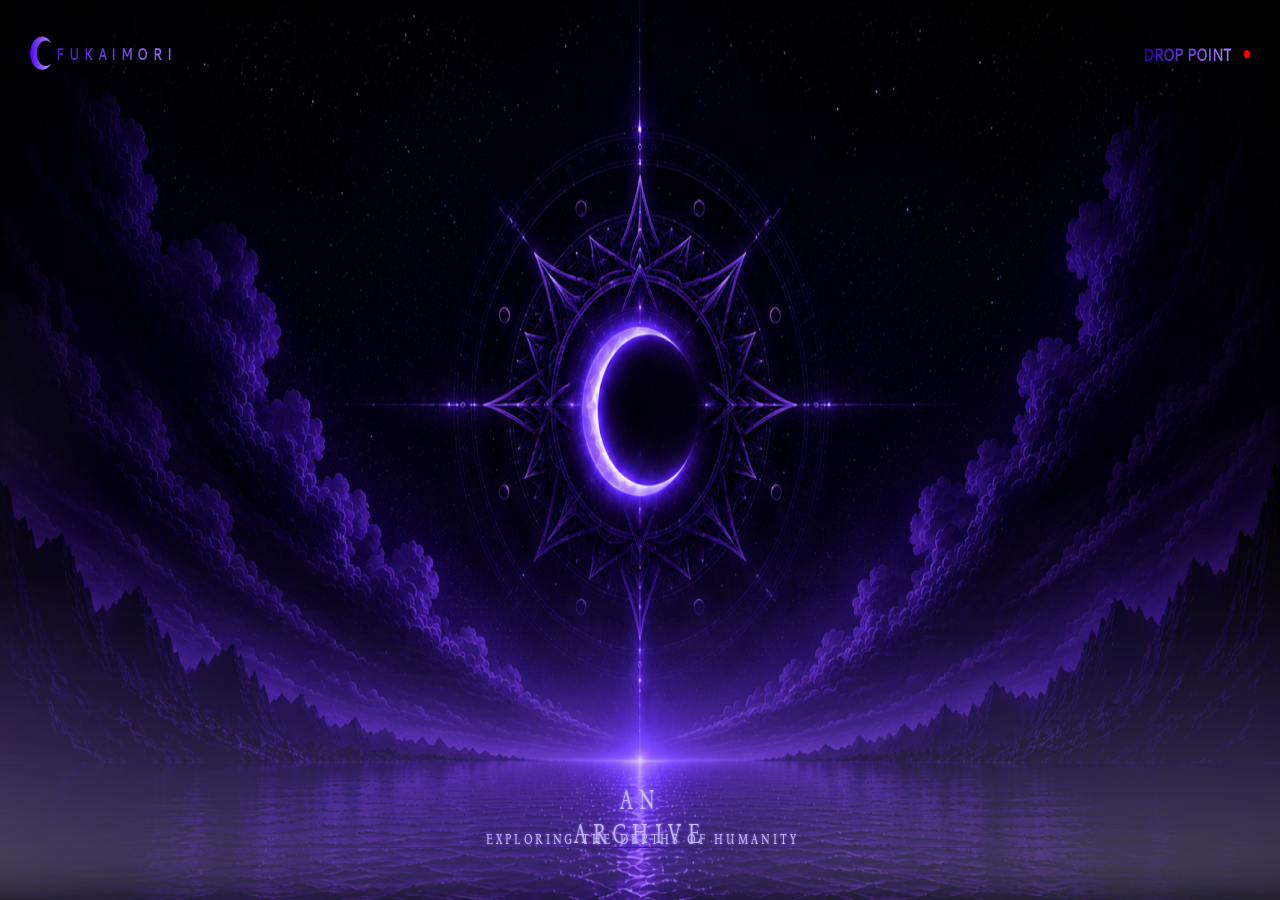
==== commit be64a181: "update" ====
--- a/index.html
+++ b/index.html
@@ -14,7 +14,7 @@
 <body>
   <div class="viewport">
     <!-- Fixed 1512 x 982 design canvas, scaled to fit the screen -->
-    <div class="canvas" id="canvas">
+    <div class="canvas landing-canvas" id="canvas">
 
       <!-- Fallback cosmic scene (shown if the background image is missing) -->
       <div class="scene" aria-hidden="true">
@@ -40,8 +40,9 @@
         </div>
       </div>
 
-      <!-- Real design background image (drop the PNG into this folder) -->
+      <!-- Real design background image -->
       <div class="photo" aria-hidden="true"></div>
+
 
       <!-- Drifting clouds / mist overlay -->
       <div class="clouds" aria-hidden="true">
--- a/styles.css
+++ b/styles.css
@@ -1,4 +1,4 @@
-/* ============================================================
+﻿/* ============================================================
    Fukaimori · An Archive
    Fullscreen fluid rebuild from Figma (design base 1920 x 1080)
    Figma px are converted to % (position) and vw (size) so the
@@ -54,7 +54,7 @@
   position: absolute;
   inset: 0;
   z-index: 0;
-  background-image: url("BGLP.png?v=2");
+  background-image: url("BGLP.png");
   background-size: cover;
 
   background-position: center;
@@ -88,7 +88,7 @@
 
   overflow: hidden;
   color: var(--text-violet);
-  transform: scale(var(--scale, 1));
+  transform: scale(var(--scale-x, 1), var(--scale-y, 1));
   transform-origin: center center;
 }
 
@@ -99,6 +99,39 @@
 }
 
 
+/* ============================================================
+   LANDING PAGE (index.html) — new framed layout
+   Figma "Frame 212": 2168 x 1080 canvas.
+     • BGLP.png (1920 x 1080) sits centered, offset 124px from
+       the left, so 124px black bars frame the left & right edges.
+     • A circle (BGLP 2.png, 200 x 201) rests in the center and
+       glows softly on hover to enter the archive.
+   ============================================================ */
+.landing-canvas {
+  --design-w: 2168px;
+  --design-h: 1080px;
+  background: #05020a;
+}
+
+/* Background fills full 2168x1080 canvas (no black bars) */
+.landing-canvas .photo {
+  left: 0;
+  top: 0;
+  width: 2168px;
+  height: 1080px;
+  background-image: url("BGLP.png");
+  background-size: 100% 100%;
+}
+
+
+
+/* The blurred backdrop is not needed on the framed landing page —
+   the black side bars are intentional, so hide the bleed. */
+.landing-canvas ~ * .viewport::before {
+  display: none;
+}
+
+
 
 
 
@@ -109,12 +142,10 @@
   position: absolute;
   left: 0;
   top: 0;
-  width: 2168px;          /* exact BGLP.png size */
-  height: 1050px;         /* exact BGLP.png size */
-  background-image: url("BGLP.png?v=2");
-
+  width: 2168px;
+  height: 1080px;
+  background-image: url("BGLP.png");
   background-size: 100% 100%;
-
   background-position: center;
   background-repeat: no-repeat;
   z-index: 2;
@@ -285,11 +316,11 @@
    ============================================================ */
 .brand { position: absolute; inset: 0; z-index: 5; }
 
-/* Logo mark — Subtract.png (nudged down a little) */
+/* Logo mark — Subtract.png (raised higher) */
 .brand-mark {
   position: absolute;
   left: 51px;
-  top: 74px;
+  top: 44px;
   width: 36.01px;
   height: 40.7px;
 
@@ -324,11 +355,11 @@
   border-radius: 50%;
   background: #D9D9D9;
 }
-/* FUKAIMORI text (nudged down a little to sit with the logo) */
+/* FUKAIMORI text (raised to sit with the logo) */
 .brand-text {
   position: absolute;
   left: 95.14px;
-  top: 80px;
+  top: 50px;
   width: 197px;
 
   font-family: "Cantarell", system-ui, sans-serif;
@@ -351,7 +382,7 @@
 .drop-point {
   position: absolute;
   left: 1936px;   /* re-pinned to the right edge of the 2168px canvas */
-  top: 80px;
+  top: 50px;      /* raised higher */
 
   width: 180.88px;
   height: 30px;
@@ -408,7 +439,7 @@
 .title {
   position: absolute;
   left: 927.5px;          /* re-centered on the 2168px canvas */
-  top: 876px;             /* nudged up a little */
+  top: 940px;             /* moved down */
 
   width: 313px;
 
@@ -427,7 +458,7 @@
 .subtitle {
   position: absolute;
   left: 823px;            /* re-centered on the 2168px canvas */
-  top: 931.31px;          /* nudged up a little */
+  top: 995px;             /* moved down to match title */
 
   width: 522px;
 
@@ -456,11 +487,11 @@
 /* Circle sitting right on the moon (Ellipse 14: left 863 top 460, 195x195) */
 .portal {
   position: absolute;
-  left: 986.5px;          /* re-centered on the 2168px canvas */
-  top: 460px;
-
-  width: 195px;
-  height: 195px;
+  left: 985px;            /* Figma: left 985 */
+  top: 486px;             /* Figma: top 486 */
+
+  width: 200px;
+  height: 201px;
   transform: none;
   z-index: 7;
 
@@ -537,25 +568,6 @@
   pointer-events: none;
 }
 
-/* --- Hover / focus: the moon lights up, inviting you to enter --- */
-.portal:hover .portal-glow,
-.portal:focus-visible .portal-glow,
-.canvas.portal-active .portal-glow {
-  opacity: 1;
-  transform: scale(1);
-}
-.portal:hover .portal-ring,
-.portal:focus-visible .portal-ring,
-.canvas.portal-active .portal-ring {
-  opacity: 1;
-  transform: scale(1) rotate(0deg);
-  animation: portal-spin 8s linear infinite;
-}
-.portal:hover .portal-hint,
-.portal:focus-visible .portal-hint,
-.canvas.portal-active .portal-hint {
-  opacity: 0.9;
-}
 
 
 @keyframes portal-spin {
@@ -685,9 +697,9 @@
 }
 .arc-card {
   position: absolute;
-  top: 355.08px;          /* 487.57 - 132.49 */
-  width: 371.72px;        /* Figma card width */
-  height: 546.03px;       /* Figma card height */
+  top: 390px;             /* Figma spec */
+  width: 371.72px;        /* Figma card width (cards 2-4) */
+  height: 546.03px;       /* Figma card height (cards 2-4) */
 
   pointer-events: auto;
   border-radius: 4px;
@@ -697,10 +709,13 @@
   box-shadow: 0 14px 40px rgba(8, 3, 20, 0.5),
               0 0 0 1px rgba(197, 188, 255, 0.18);
 }
-.arc-card-1 { left: 77px;   width: 363.76px; height: 549.84px; cursor: pointer; }
-.arc-card-2 { left: 495px; }
-.arc-card-3 { left: 921px; }
-.arc-card-4 { left: 1347px; }
+/* Figma spec (2168 canvas) — Group 54 centered at left: calc(50% - 1953.34px/2 + 0.67px).
+   Card tops are aligned at 331px with a consistent row.
+   All four cards share the same top so the row is perfectly level. */
+.arc-card-1 { left: 108px;     top: 331px; width: 400px;    height: 604px;    cursor: pointer; }
+.arc-card-2 { left: 613.96px;  top: 331px; width: 410.65px; height: 603.22px; }
+.arc-card-3 { left: 1135.13px; top: 331px; width: 410.65px; height: 603.22px; }
+.arc-card-4 { left: 1650.68px; top: 331px; width: 410.65px; height: 603.22px; }
 
 /* Real archive artwork — fills the card, keeps portrait crop */
 .arc-card-img {
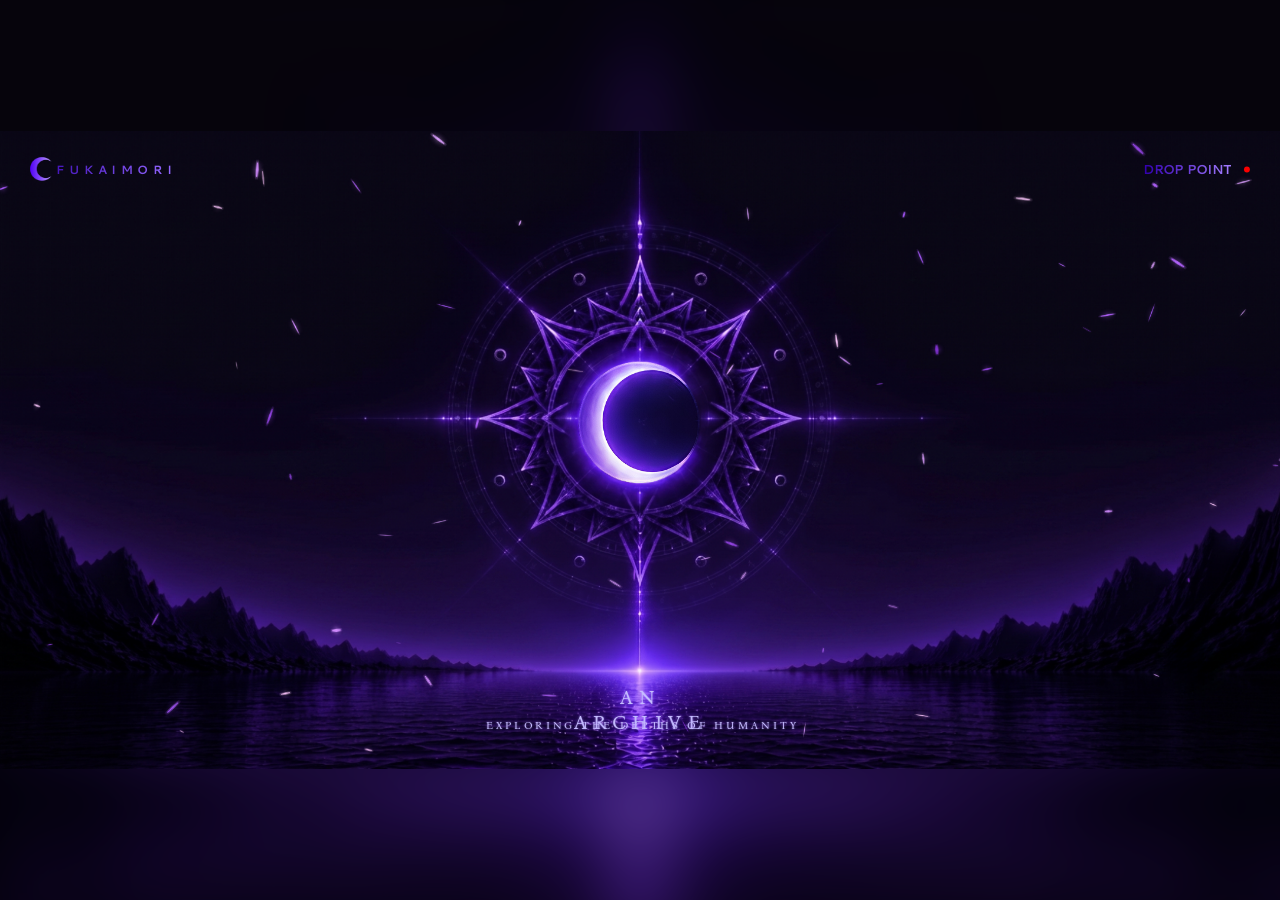
==== commit b57ef4a6: "update" ====
--- a/index.html
+++ b/index.html
@@ -58,16 +58,17 @@
         <span class="fog-layer fog-c"></span>
       </div>
 
-      <!-- Moon portal (hover the moon at the center of the background) -->
-      <button class="portal" id="portal" type="button"
-              aria-label="Enter — the fog is drawn into the moon">
-        <span class="portal-glow" aria-hidden="true"></span>
-        <span class="portal-ring" aria-hidden="true"></span>
-        <span class="portal-hint">ENTER</span>
-      </button>
+      <!-- Animated star field canvas -->
+      <canvas class="starfield" aria-hidden="true"></canvas>
 
-      <!-- Portal enter transition flash -->
-      <div class="portal-transition" aria-hidden="true"></div>
+      <!-- BGLP 2 moon overlay (background layer) -->
+      <div class="moon-photo" aria-hidden="true"></div>
+
+      <!-- BGLPS portal hitbox — click to enter archive, denyut ungu -->
+      <a class="moon-link" href="archive.html" aria-label="Enter the archive" data-transition></a>
+
+      <!-- Page transition overlay -->
+      <div class="page-transition" aria-hidden="true"></div>
 
       <!-- Brand (top-left) -->
 
--- a/styles.css
+++ b/styles.css
@@ -75,7 +75,7 @@
 
 .canvas {
   --design-w: 2168px;
-  --design-h: 1050px;   /* wide frame */
+  --design-h: 1080px;   /* Figma Frame 214 */
 
   position: relative;
   z-index: 1;           /* sit above the viewport's blurred backdrop */
@@ -88,39 +88,31 @@
 
   overflow: hidden;
   color: var(--text-violet);
-  transform: scale(var(--scale-x, 1), var(--scale-y, 1));
+  transform: scaleX(var(--scale-x, 1)) scaleY(var(--scale-y, 1));
   transform-origin: center center;
 }
 
 
 .archive-canvas {
   --design-w: 2168px;
-  --design-h: 1050px;
-}
-
-
-/* ============================================================
-   LANDING PAGE (index.html) — new framed layout
-   Figma "Frame 212": 2168 x 1080 canvas.
-     • BGLP.png (1920 x 1080) sits centered, offset 124px from
-       the left, so 124px black bars frame the left & right edges.
-     • A circle (BGLP 2.png, 200 x 201) rests in the center and
-       glows softly on hover to enter the archive.
-   ============================================================ */
+  --design-h: 1080px;   /* Figma Frame 214 */
+}
+
 .landing-canvas {
   --design-w: 2168px;
-  --design-h: 1080px;
+  --design-h: 1080px;   /* Figma Frame 214 */
   background: #05020a;
 }
 
-/* Background fills full 2168x1080 canvas (no black bars) */
+/* Background — fullscreen cover */
 .landing-canvas .photo {
   left: 0;
   top: 0;
-  width: 2168px;
-  height: 1080px;
+  width: 100%;
+  height: 100%;
   background-image: url("BGLP.png");
-  background-size: 100% 100%;
+  background-size: cover;
+  background-position: center;
 }
 
 
@@ -140,12 +132,11 @@
    ============================================================ */
 .photo {
   position: absolute;
-  left: 0;
-  top: 0;
-  width: 2168px;
-  height: 1080px;
+  inset: 0;
+  width: 100%;
+  height: 100%;
   background-image: url("BGLP.png");
-  background-size: 100% 100%;
+  background-size: cover;
   background-position: center;
   background-repeat: no-repeat;
   z-index: 2;
@@ -156,113 +147,170 @@
 /* If the image fails to load, the .scene fallback shows through */
 
 /* ============================================================
-   Drifting clouds / mist — soft blobs floating across the scene
-   ============================================================ */
-.clouds {
-  position: absolute;
-  inset: 0;
-  z-index: 3;
-  overflow: hidden;
+   Clouds & fog — hidden (replaced by static stars)
+   ============================================================ */
+.clouds,
+.fog { display: none; }
+
+
+/* Also remove leftover .aurora CSS rules (no element in HTML anymore) */
+.aurora,
+.aurora-layer,
+.aurora-1, .aurora-2, .aurora-3 { display: none; }
+
+/* ============================================================
+   Animated star field canvas
+   ============================================================ */
+.starfield {
+  position: absolute;
+  inset: 0;
+  width: 100%;
+  height: 100%;
+  z-index: 4;
   pointer-events: none;
 }
-.cloud {
-  position: absolute;
+
+/* ============================================================
+   BGLP 2 — moon background image (Figma: left 943, top 356.99, 296.41x300.5)
+   ============================================================ */
+.moon-photo {
+  position: absolute;
+  left: 943px;
+  top: 356.99px;
+  width: 296.41px;
+  height: 300.5px;
+  background-image: url("BGLP 2.png");
+  background-size: 100% 100%;
+  background-repeat: no-repeat;
+  background-position: center;
+  z-index: 5;
+  pointer-events: none;
+}
+
+/* ============================================================
+   BGLPS — portal hitbox (Figma: left 980.61, top 391.74, 203.4x203.4)
+   Denyut ungu tua always-on; navigasi ke archive saat diklik.
+   ============================================================ */
+.moon-link {
+  position: absolute;
+  left: 980.61px;
+  top: 391.74px;
+  width: 203.4px;
+  height: 203.4px;
+  z-index: 6;
+  border-radius: 50%;
   display: block;
+  cursor: pointer;
+  text-decoration: none;
+  -webkit-tap-highlight-color: transparent;
+  background: transparent;
+  animation: bglps-pulse 3s ease-in-out infinite;
+}
+.moon-link:focus-visible {
+  outline: 2px solid rgba(105, 78, 171, 0.8);
+  outline-offset: 6px;
+}
+
+/* Denyut ungu tua luas — bernapas pelan, radius besar */
+@keyframes bglps-pulse {
+  0%, 100% {
+    box-shadow:
+      0 0 20px 10px rgba(60, 20, 100, 0.45),
+      0 0 50px 22px rgba(80, 30, 130, 0.3),
+      0 0 90px 40px rgba(60, 20, 100, 0.18),
+      0 0 140px 70px rgba(40, 10, 80, 0.1);
+  }
+  50% {
+    box-shadow:
+      0 0 35px 16px rgba(90, 40, 160, 0.7),
+      0 0 75px 35px rgba(70, 25, 120, 0.5),
+      0 0 130px 65px rgba(50, 15, 90, 0.3),
+      0 0 200px 110px rgba(30, 10, 70, 0.15);
+  }
+}
+
+/* Hover — gelombang ripple pelan: pseudo-element rings mengembang keluar */
+.moon-link:hover,
+.moon-link:focus-visible {
+  animation: bglps-pulse 3s ease-in-out infinite;
+}
+.moon-link:hover::before,
+.moon-link:hover::after,
+.moon-link:focus-visible::before,
+.moon-link:focus-visible::after {
+  content: "";
+  position: absolute;
+  left: 50%;
+  top: 50%;
+  width: 100%;
+  height: 100%;
+  transform: translate(-50%, -50%) scale(1);
   border-radius: 50%;
+  border: 3px solid rgba(160, 80, 255, 0.9);
+  box-shadow: 0 0 12px 4px rgba(160, 80, 255, 0.5),
+              inset 0 0 8px 2px rgba(160, 80, 255, 0.3);
+  animation: bglps-ripple 2.4s ease-out infinite;
+  pointer-events: none;
+}
+.moon-link:hover::after,
+.moon-link:focus-visible::after {
+  animation-delay: 1.2s;
+  border-color: rgba(140, 70, 220, 0.7);
+  box-shadow: 0 0 10px 3px rgba(140, 70, 220, 0.4),
+              inset 0 0 6px 2px rgba(140, 70, 220, 0.25);
+}
+
+@keyframes bglps-ripple {
+  0%   { transform: translate(-50%, -50%) scale(1);   opacity: 1; }
+  100% { transform: translate(-50%, -50%) scale(2.8); opacity: 0; }
+}
+
+
+
+/* ============================================================
+   Page transition — cahaya meledak dari posisi bulan (BGLPS)
+   Origin: kira-kira 47.7% horizontal, 50% vertikal dari canvas
+   Leaving : lingkaran kecil → meledak memenuhi layar
+   Entering: sudah penuh → menyusut kembali ke bulan
+   ============================================================ */
+.page-transition {
+  position: absolute;
+  /* posisi tengah bulan di canvas 2168x1080:
+     left 980.61 + 203.4/2 = 1082.31 → 49.9%
+     top  391.74 + 203.4/2 = 493.44  → 45.7% */
+  inset: 0;
+  z-index: 100;
+  pointer-events: none;
   background: radial-gradient(
-    ellipse at center,
-    rgba(197, 188, 255, 0.20) 0%,
-    rgba(105, 78, 171, 0.12) 40%,
-    rgba(105, 78, 171, 0) 72%
+    circle at 49.9% 45.7%,
+    rgba(255, 240, 255, 0.98) 0%,
+    rgba(210, 160, 255, 0.95) 15%,
+    rgba(140, 70, 230, 0.92) 35%,
+    rgba(60, 20, 110, 0.96) 58%,
+    #05020a 80%
   );
-  filter: blur(32px);
-  opacity: 0.8;
-  will-change: transform;
-}
-.cloud-1 {
-  top: 26%; left: -30%;
-  width: 864px; height: 460px;
-  animation: drift-right 46s linear infinite;
-}
-.cloud-2 {
-  top: 48%; left: -40%;
-  width: 1152px; height: 576px;
-  opacity: 0.55;
-  animation: drift-right 68s linear infinite;
-  animation-delay: -20s;
-}
-.cloud-3 {
-  top: 10%; left: -35%;
-  width: 730px; height: 384px;
-  opacity: 0.45;
-  animation: drift-right 58s linear infinite;
-  animation-delay: -38s;
-}
-@keyframes drift-right {
-  from { transform: translateX(0); }
-  to   { transform: translateX(3456px); }
-}
-
-
-/* ============================================================
-   Landing-page fog — rolling mist banks near the bottom
-   ============================================================ */
-.fog {
-  position: absolute;
-  inset: 0;
-  z-index: 4;
-  overflow: hidden;
-  pointer-events: none;
-  /* Heavier fog on first load, then eases down to the resting level */
-  animation: fog-intro 6s ease-out forwards;
-}
-@keyframes fog-intro {
-  0%   { opacity: 1; }
-  100% { opacity: 0.72; }
-}
-.fog-layer {
-  position: absolute;
-  left: -50%;
-  width: 200%;
-  height: 62%;
-  bottom: 0;
-  background: radial-gradient(
-    ellipse 60% 100% at 20% 100%,
-    rgba(214, 200, 255, 0.30) 0%,
-    rgba(150, 105, 255, 0.18) 42%,
-    rgba(105, 78, 171, 0) 75%
-  ),
-  radial-gradient(
-    ellipse 55% 100% at 70% 100%,
-    rgba(214, 200, 255, 0.26) 0%,
-    rgba(150, 105, 255, 0.16) 42%,
-    rgba(105, 78, 171, 0) 75%
-  );
-  filter: blur(30px);
-  will-change: transform;
-}
-/* Fast-moving mist: layers sweep quickly across the screen */
-.fog-a { animation: fog-roll 7s ease-in-out infinite alternate; opacity: 1; }
-.fog-b {
-  height: 48%;
-  opacity: 0.75;
-  animation: fog-roll 9s ease-in-out infinite alternate-reverse;
-  animation-delay: -3s;
-}
-.fog-c {
-  height: 38%;
-  opacity: 0.6;
-  filter: blur(38px);
-  animation: fog-roll 5.5s ease-in-out infinite alternate;
-  animation-delay: -2s;
-}
-
-@keyframes fog-roll {
-  from { transform: translateX(-16%); }
-  to   { transform: translateX(16%); }
-}
-
-
+  opacity: 0;
+  clip-path: circle(0% at 49.9% 45.7%);
+}
+.page-transition.is-leaving {
+  animation: pt-burst-out 0.7s cubic-bezier(0.22, 1, 0.36, 1) forwards;
+}
+.page-transition.is-entering {
+  opacity: 1;
+  clip-path: circle(150% at 49.9% 45.7%);
+  animation: pt-burst-in 0.65s cubic-bezier(0.64, 0, 0.78, 0) forwards;
+}
+
+@keyframes pt-burst-out {
+  0%   { opacity: 0; clip-path: circle(0%   at 49.9% 45.7%); }
+  8%   { opacity: 1; }
+  100% { opacity: 1; clip-path: circle(150% at 49.9% 45.7%); }
+}
+@keyframes pt-burst-in {
+  0%   { opacity: 1; clip-path: circle(150% at 49.9% 45.7%); }
+  92%  { opacity: 1; }
+  100% { opacity: 0; clip-path: circle(0%   at 49.9% 45.7%); }
+}
 
 /* ============================================================
    Fallback cosmic scene (only visible if photo missing)
@@ -433,16 +481,38 @@
 
 
 /* ============================================================
+   Hover dark overlay — seluruh canvas gelap kecuali area BGLPS 2
+   Overlay dibuat via pseudo-element di .landing-canvas dengan
+   radial-gradient transparan di posisi bulan (49.9% 45.7%)
+   ============================================================ */
+.landing-canvas::before {
+  content: "";
+  position: absolute;
+  inset: 0;
+  z-index: 7;
+  pointer-events: none;
+  background: radial-gradient(
+    circle 180px at 49.9% 45.7%,
+    transparent 0%,
+    transparent 50%,
+    rgba(0, 0, 0, 0.55) 100%
+  );
+  opacity: 0;
+  transition: opacity 0.5s ease;
+}
+.landing-canvas:has(.moon-link:hover)::before {
+  opacity: 1;
+}
+
+/* ============================================================
    Title block — bottom-center (base 1920x1080)
    ============================================================ */
-/* AN ARCHIVE (Figma: left 805.02 top 906, 313x41) — thin violet glow */
+/* AN ARCHIVE — menyala kuat saat hover */
 .title {
   position: absolute;
-  left: 927.5px;          /* re-centered on the 2168px canvas */
-  top: 940px;             /* moved down */
-
+  left: 927.5px;
+  top: 940px;
   width: 313px;
-
   height: 41px;
   font-family: "Bona Nova", Georgia, serif;
   font-weight: 400;
@@ -452,174 +522,44 @@
   text-align: center;
   color: #C5BCFF;
   text-shadow: var(--text-glow-soft);
-  z-index: 6;
-}
-/* EXPLORING THE DEPTHS OF HUMANITY (Figma: left 699 top 961.31, 522x23) */
+  z-index: 8;
+  transition: text-shadow 0.5s ease, color 0.5s ease;
+}
+/* EXPLORING THE DEPTHS OF HUMANITY */
 .subtitle {
   position: absolute;
-  left: 823px;            /* re-centered on the 2168px canvas */
-  top: 995px;             /* moved down to match title */
-
+  left: 823px;
+  top: 995px;
   width: 522px;
-
   height: 23px;
   font-family: "Bona Nova", Georgia, serif;
   font-weight: 400;
   font-size: 19.02px;
   line-height: 23px;
   letter-spacing: 0.25em;
-  white-space: nowrap;   /* keep on a single line */
+  white-space: nowrap;
   text-align: center;
-
   color: #C5BCFF;
   text-shadow: var(--text-glow-soft);
-  z-index: 6;
-}
-
-
-
-/* ============================================================
-   Moon portal — hover the moon at the center of the background.
-   The moon brightens, the surrounding fog is drawn inward
-   (absorbed into the moon), and a portal ring opens up as an
-   invitation to enter the next page.
-   ============================================================ */
-/* Circle sitting right on the moon (Ellipse 14: left 863 top 460, 195x195) */
-.portal {
-  position: absolute;
-  left: 985px;            /* Figma: left 985 */
-  top: 486px;             /* Figma: top 486 */
-
-  width: 200px;
-  height: 201px;
-  transform: none;
-  z-index: 7;
-
-  cursor: pointer;
-  border: 0;
-  padding: 0;
-  background: transparent;
-  border-radius: 50%;
-  -webkit-tap-highlight-color: transparent;
-}
-.portal:focus-visible {
-  outline: 2px solid rgba(214, 159, 255, 0.8);
-  outline-offset: 6px;
-}
-
-/* Glowing halo that blooms out of the moon on hover */
-.portal-glow {
-  position: absolute;
-  inset: -40%;
-  border-radius: 50%;
-  background: radial-gradient(
-    circle at 50% 50%,
-    rgba(255, 245, 255, 0.55) 0%,
-    rgba(197, 188, 255, 0.4) 26%,
-    rgba(150, 105, 255, 0.22) 48%,
-    rgba(105, 78, 171, 0) 72%
-  );
-  opacity: 0;
-  transform: scale(0.6);
-  transition: opacity 0.6s ease, transform 0.6s ease;
-  pointer-events: none;
-  will-change: opacity, transform;
-}
-
-/* Rotating portal ring that opens on hover */
-.portal-ring {
-  position: absolute;
-  inset: 4%;
-  border-radius: 50%;
-  border: 3px solid rgba(214, 159, 255, 0.65);
-
-  box-shadow:
-    0 0 24px rgba(150, 105, 255, 0.5),
-    inset 0 0 30px rgba(197, 188, 255, 0.4);
-  opacity: 0;
-  transform: scale(0.4) rotate(0deg);
-  transition: opacity 0.6s ease, transform 0.7s ease;
-  pointer-events: none;
-}
-.portal-ring::before {
-  content: "";
-  position: absolute;
-  inset: 12%;
-  border-radius: 50%;
-  border: 1.5px dashed rgba(214, 159, 255, 0.55);
-
-}
-
-/* "Enter" hint that fades in under the portal */
-.portal-hint {
-  position: absolute;
-  left: 50%;
-  bottom: -14%;
-  transform: translateX(-50%);
-  font-family: "Bona Nova", Georgia, serif;
-  font-size: 15px;
-  letter-spacing: 0.4em;
-
-  color: var(--text-violet);
-  text-shadow: var(--text-glow);
-  white-space: nowrap;
-  opacity: 0;
-  transition: opacity 0.6s ease;
-  pointer-events: none;
-}
-
-
-
-@keyframes portal-spin {
-  to { transform: scale(1) rotate(360deg); }
-}
-
-/* When the portal is active, the fog is pulled toward the moon
-   (scaled down + drawn upward + faded) — it looks absorbed. */
-.canvas.portal-active .fog {
-  animation: none;
-  opacity: 0.9;
-  transform-origin: 50% 49.5%;
-  transform: translateY(-6%) scale(0.32);
-  filter: blur(10px);
-  transition: transform 1.1s ease-in, opacity 1.1s ease-in, filter 1.1s ease-in;
-}
-.canvas.portal-active .clouds {
-  transform-origin: 50% 49.5%;
-
-
-  transform: scale(0.55);
-  opacity: 0.4;
-  transition: transform 1.1s ease-in, opacity 1.1s ease-in;
-}
-
-/* Full-screen flash used when entering the portal */
-.portal-transition {
-  position: absolute;
-  inset: 0;
-  z-index: 20;
-  background: radial-gradient(
-    circle at 50% 49.5%,
-    rgba(255, 255, 255, 0.95) 0%,
-    rgba(197, 188, 255, 0.7) 30%,
-    rgba(105, 78, 171, 0.4) 55%,
-    rgba(10, 4, 22, 0) 75%
-  );
-  opacity: 0;
-  pointer-events: none;
-  transform: scale(0.2);
-  transform-origin: 50% 49.5%;
-
-
-}
-.canvas.portal-entering .portal-transition {
-  animation: portal-enter 1.1s ease-in forwards;
-}
-@keyframes portal-enter {
-  0%   { opacity: 0; transform: scale(0.2); }
-  60%  { opacity: 1; transform: scale(1.4); }
-  100% { opacity: 1; transform: scale(3); }
-}
+  z-index: 8;
+  transition: text-shadow 0.5s ease, color 0.5s ease;
+}
+/* Teks menyala terang saat hover moon */
+.landing-canvas:has(.moon-link:hover) .title,
+.landing-canvas:has(.moon-link:hover) .subtitle {
+  color: #ffffff;
+  text-shadow:
+    0 0 4px rgba(255, 255, 255, 0.9),
+    0 0 12px rgba(210, 180, 255, 0.95),
+    0 0 28px rgba(180, 130, 255, 0.85),
+    0 0 55px rgba(150, 100, 255, 0.7),
+    0 0 90px rgba(120, 70, 230, 0.5);
+}
+
+
+
+
+
 
 
 /* ============================================================
@@ -1155,19 +1095,6 @@
   right: -18px;
 }
 
-/* Moon portal centered and comfortably tappable */
-.canvas.reflow .portal {
-  position: relative;
-  left: auto;
-  top: auto;
-  transform: none;
-  width: min(55vw, 240px);
-  height: min(55vw, 240px);
-}
-.canvas.reflow .portal-hint {
-  bottom: -22%;
-}
-
 /* Title + subtitle flow below the moon */
 .canvas.reflow .title {
   position: static;
@@ -1175,7 +1102,10 @@
   top: auto;
   width: auto;
   max-width: 90vw;
-  font-size: clamp(26px, 8vw, 44px);
+  height: auto;
+  font-size: clamp(22px, 7vw, 40px);
+  line-height: 1.3;
+  white-space: normal;
 }
 .canvas.reflow .subtitle {
   position: static;
@@ -1183,7 +1113,11 @@
   top: auto;
   width: auto;
   max-width: 92vw;
-  font-size: clamp(14px, 4.2vw, 20px);
+  height: auto;
+  font-size: clamp(12px, 3.8vw, 18px);
+  line-height: 1.5;
+  white-space: normal;
+  letter-spacing: 0.18em;
 }
 
 /* ---------- Archive page (archive.html) reflow ---------- */
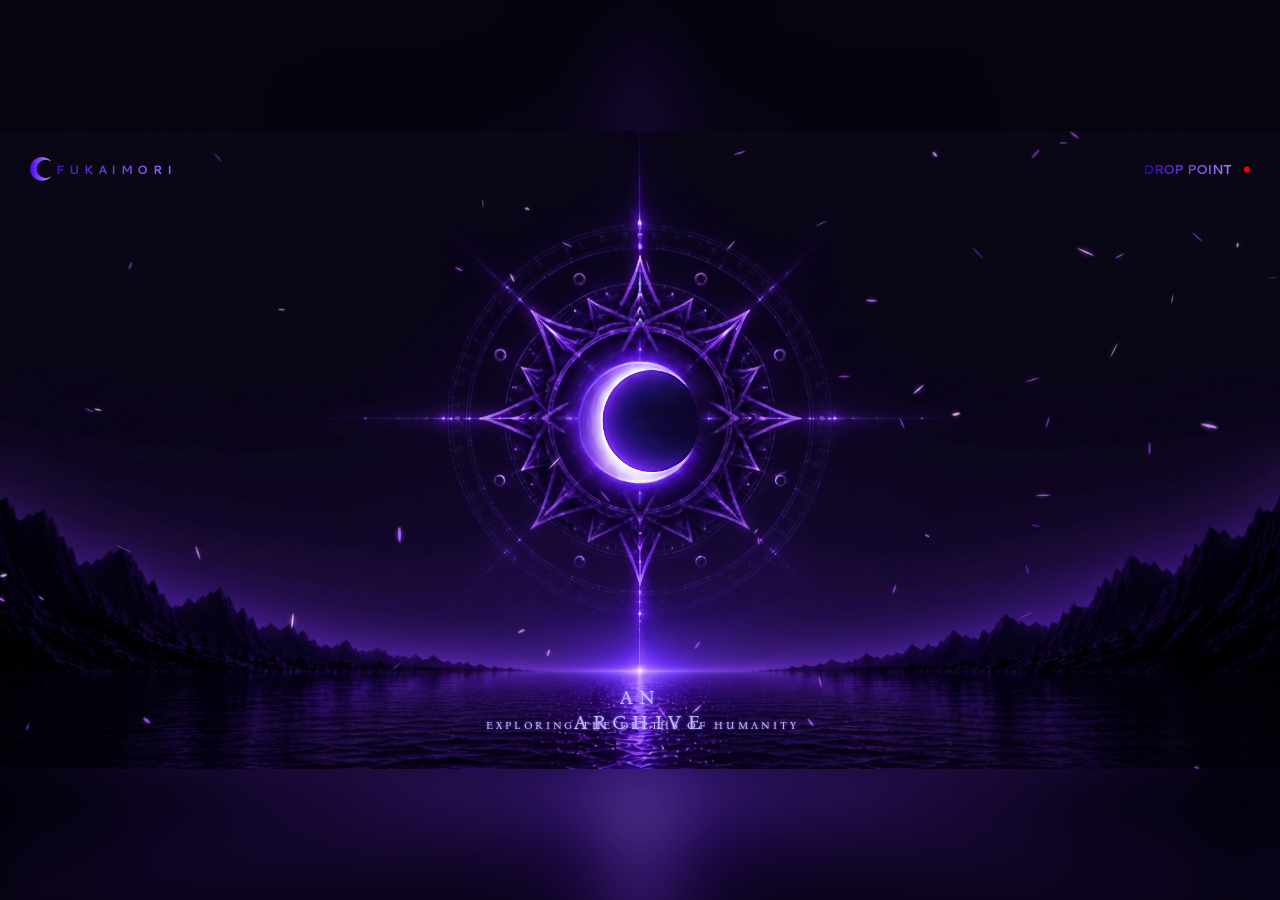
==== commit 32aea648: "update" ====
--- a/index.html
+++ b/index.html
@@ -8,7 +8,7 @@
   <title>Fukaimori · An Archive</title>
   <link rel="preconnect" href="https://fonts.googleapis.com" />
   <link rel="preconnect" href="https://fonts.gstatic.com" crossorigin />
-  <link href="https://fonts.googleapis.com/css2?family=Bona+Nova:ital,wght@0,400;0,700&family=Cantarell:wght@400;700&display=swap" rel="stylesheet" />
+  <link href="https://fonts.googleapis.com/css2?family=Bona+Nova:ital,wght@0,400;0,700&family=Cantarell:wght@400;700&family=Maven+Pro:wght@400;500&display=swap" rel="stylesheet" />
   <link rel="stylesheet" href="styles.css" />
 </head>
 <body>
@@ -77,11 +77,11 @@
         <span class="brand-text">FUKAIMORI</span>
       </div>
 
-      <!-- Drop point (top-right) -->
-      <div class="drop-point">
+      <!-- Drop point (top-right) — klik → droppoint.html -->
+      <a class="drop-point" href="droppoint.html" data-transition aria-label="Drop Point — submit recovered sequence">
         <span class="drop-text">DROP POINT</span>
         <span class="drop-dot" aria-hidden="true"></span>
-      </div>
+      </a>
 
       <!-- Title block (bottom-center) -->
       <h1 class="title">AN ARCHIVE</h1>
--- a/styles.css
+++ b/styles.css
@@ -229,10 +229,10 @@
   }
 }
 
-/* Hover — gelombang ripple pelan: pseudo-element rings mengembang keluar */
+/* Hover — denyut lebih cepat + gelombang ripple */
 .moon-link:hover,
 .moon-link:focus-visible {
-  animation: bglps-pulse 3s ease-in-out infinite;
+  animation: bglps-pulse 1.2s ease-in-out infinite;
 }
 .moon-link:hover::before,
 .moon-link:hover::after,
@@ -426,15 +426,18 @@
 
 /* ============================================================
    Drop point — top-right  (Group 8: left 1688 top 56)
+   Now an <a> link — hover: dot turns purple, text glows
    ============================================================ */
 .drop-point {
   position: absolute;
-  left: 1936px;   /* re-pinned to the right edge of the 2168px canvas */
-  top: 50px;      /* raised higher */
-
+  left: 1936px;
+  top: 50px;
   width: 180.88px;
   height: 30px;
   z-index: 5;
+  text-decoration: none;
+  display: block;
+  -webkit-tap-highlight-color: transparent;
 }
 
 .drop-text {
@@ -449,19 +452,33 @@
           background-clip: text;
   -webkit-text-fill-color: transparent;
           color: transparent;
-}
-
-/* Ellipse 4: red blinking dot at 1858.64,66 => offset from group */
+  transition: filter 0.35s ease;
+}
+
+.drop-point:hover .drop-text,
+.drop-point:focus-visible .drop-text {
+  filter: drop-shadow(0 0 6px rgba(200, 160, 255, 0.95))
+          drop-shadow(0 0 18px rgba(160, 100, 255, 0.8))
+          drop-shadow(0 0 36px rgba(130, 70, 255, 0.6));
+}
+
+/* Ellipse 4: red blinking dot — turns purple on hover */
 .drop-dot {
   position: absolute;
-  left: 170.64px;   /* 1858.64 - 1688 */
-  top: 10px;        /* 66 - 56 */
+  left: 170.64px;
+  top: 10px;
   width: 10.24px;
   height: 10.24px;
-
   border-radius: 50%;
   background: #FB0000;
   animation: pulse-dot 1.3s ease-in-out infinite;
+  transition: background 0.35s ease, box-shadow 0.35s ease;
+}
+
+.drop-point:hover .drop-dot,
+.drop-point:focus-visible .drop-dot {
+  background: #9B41FF;
+  animation: pulse-dot-purple 1.3s ease-in-out infinite;
 }
 
 @keyframes pulse-dot {
@@ -478,6 +495,292 @@
                 0 0 26px 8px rgba(255, 68, 68, 0.7);
   }
 }
+
+@keyframes pulse-dot-purple {
+  0%, 100% {
+    opacity: 1;
+    transform: scale(1);
+    box-shadow: 0 0 6px 2px rgba(155, 65, 255, 0.9),
+                0 0 14px 4px rgba(155, 65, 255, 0.6);
+  }
+  50% {
+    opacity: 0.6;
+    transform: scale(1.3);
+    box-shadow: 0 0 14px 5px rgba(155, 65, 255, 1),
+                0 0 30px 10px rgba(155, 65, 255, 0.7);
+  }
+}
+
+.drop-point:focus-visible {
+  outline: 2px solid rgba(155, 65, 255, 0.7);
+  outline-offset: 4px;
+  border-radius: 4px;
+}
+
+/* ============================================================
+   DROP POINT PAGE (droppoint.html) — koordinat absolut Figma
+   Canvas: 2168 × 1080
+   ============================================================ */
+
+/* dp-canvas inherits .canvas sizing */
+.dp-canvas {
+  background: #05020a;
+}
+
+/* Dark overlay — Rectangle 12 (full canvas, rgba 0,0,0,0.4) */
+.dp-overlay {
+  position: absolute;
+  left: 0; top: 0;
+  width: 2168px;
+  height: 1080px;
+  z-index: 3;
+  background: rgba(0, 0, 0, 0.4);
+  pointer-events: none;
+}
+
+/* Portrait image (BGDP: left 765, top 188, 638×800) */
+.dp-portrait-img {
+  position: absolute;
+  left: 765px;
+  top: 188px;
+  width: 638px;
+  height: 800px;
+  z-index: 4;
+  background-image: url("Gemini_Generated_Image_l9y6yel9y6yel9y6 (1)-Photoroom.png");
+  background-size: cover;
+  background-position: center top;
+  background-repeat: no-repeat;
+  pointer-events: none;
+}
+
+/* Portrait panel border overlay (Rectangle 14: centered, 638×800, top 188) */
+.dp-portrait {
+  position: absolute;
+  left: calc(50% - 638px / 2 + 0.12px);
+  top: 188px;
+  width: 638px;
+  height: 800px;
+  z-index: 5;
+  box-sizing: border-box;
+  background: linear-gradient(180deg, rgba(3,3,3,0.36) 54.81%, rgba(105,105,105,0) 100%);
+  border: 1px solid #9B8BFF;
+  box-shadow: 0 0 24.4px 9px rgba(185, 65, 255, 0.25);
+  pointer-events: none;
+}
+
+/* DROP POINT heading (Group 11: centered left 944, top 338, 279×54) */
+.dp-heading {
+  position: absolute;
+  left: calc(50% - 279px / 2 - 0.5px);
+  top: 338px;
+  width: 279px;
+  height: 54px;
+  z-index: 6;
+  font-family: "Bona Nova", Georgia, serif;
+  font-style: normal;
+  font-weight: 400;
+  font-size: 44.7474px;
+  line-height: 54px;
+  color: #694EAB;
+  margin: 0;
+}
+
+/* "Submit your recovered sequence" (centered, top 385, 447×43) */
+.dp-sub {
+  position: absolute;
+  left: calc(50% - 447px / 2 - 0.5px);
+  top: 385px;
+  width: 447px;
+  height: 43px;
+  z-index: 6;
+  font-family: "Cantarell", system-ui, sans-serif;
+  font-weight: 400;
+  font-size: 30.717px;
+  line-height: 43px;
+  text-align: center;
+  color: #A99AFF;
+  margin: 0;
+}
+
+/* RECOVERED SEQUENCE label (left 817, top 496.76, 218×27) */
+.dp-label {
+  position: absolute;
+  left: 817px;
+  top: 496.76px;
+  width: 218px;
+  height: 27px;
+  z-index: 6;
+  font-family: "Cantarell", system-ui, sans-serif;
+  font-weight: 400;
+  font-size: 18.748px;
+  line-height: 27px;
+  text-align: center;
+  color: rgba(182, 178, 178, 0.83);
+  margin: 0;
+}
+
+/* 6-box input row (Group 48: centered, top 531.46, 532.94×75.49) */
+.dp-seq {
+  position: absolute;
+  left: calc(50% - 532.94px / 2 + 1.47px);  /* = 819px */
+  top: 531.46px;
+  width: 532.94px;
+  height: 75.49px;
+  z-index: 6;
+  display: flex;
+  gap: 0;
+}
+/* Individual boxes at exact Figma left positions:
+   819, 910.49, 1001.98, 1093.47, 1184.96, 1276.45
+   Gap between each = 910.49 - 819 - 75.49 = 16px */
+.dp-seq-box {
+  width: 75.49px;
+  height: 75.49px;
+  box-sizing: border-box;
+  border: 1.26382px solid #786BC7;
+  background: transparent;
+  color: #C5BCFF;
+  font-family: "Cantarell", system-ui, sans-serif;
+  font-size: 28px;
+  text-align: center;
+  outline: none;
+  transition: border-color 0.25s ease, box-shadow 0.25s ease;
+  caret-color: transparent;
+  flex-shrink: 0;
+}
+.dp-seq-box + .dp-seq-box {
+  margin-left: 15.5px;   /* 910.49 - 819 - 75.49 ≈ 16 */
+}
+.dp-seq-box:focus {
+  border-color: #B9AEF7;
+  box-shadow: 0 0 10px 2px rgba(155, 65, 255, 0.45);
+}
+
+/* VERIFY button (Rectangle 16: left 958, top 636, 258.99×75.49) */
+.dp-verify {
+  position: absolute;
+  left: 958px;
+  top: 636px;
+  width: 258.99px;
+  height: 75.49px;
+  z-index: 6;
+  box-sizing: border-box;
+  background: rgba(55, 22, 255, 0.19);
+  border: 1.26382px solid #786BC7;
+  color: #786BC7;
+  font-family: "Bona Nova", Georgia, serif;
+  font-weight: 400;
+  font-size: 25.3649px;
+  line-height: 30px;
+  text-align: center;
+  cursor: pointer;
+  transition: background 0.3s ease, box-shadow 0.3s ease, color 0.3s ease;
+}
+.dp-verify:hover,
+.dp-verify:focus-visible {
+  background: rgba(100, 60, 255, 0.35);
+  color: #C5BCFF;
+  box-shadow: 0 0 20px 4px rgba(155, 65, 255, 0.45);
+  outline: none;
+}
+
+/* NEED ASSISTANCE? (Group 12: centered, top 752.12, 163×21) */
+.dp-assist-q {
+  position: absolute;
+  left: calc(50% - 163px / 2 + 3.35px);
+  top: 752.12px;
+  width: 163px;
+  height: 21px;
+  z-index: 6;
+  font-family: "Maven Pro", system-ui, sans-serif;
+  font-weight: 500;
+  font-size: 17.8754px;
+  line-height: 21px;
+  color: rgba(226, 214, 255, 0.59);
+  margin: 0;
+}
+
+/* ACCESS ARCHIVE NOTES (Group 13: centered, top 779.99, 193×20) */
+.dp-assist-link {
+  position: absolute;
+  left: calc(50% - 193px / 2 - 6.04px);
+  top: 779.99px;
+  width: 213.11px;
+  height: 20px;
+  z-index: 6;
+  font-family: "Maven Pro", system-ui, sans-serif;
+  font-weight: 500;
+  font-size: 16.695px;
+  line-height: 20px;
+  text-align: center;
+  color: rgba(226, 214, 255, 0.59);
+  text-decoration: none;
+  display: flex;
+  align-items: center;
+  justify-content: center;
+  gap: 8px;
+  transition: color 0.3s ease;
+}
+.dp-assist-link:hover { color: #C5BCFF; }
+
+/* Vector 2 arrow (left 1181.22, top 785.8, 13.36×9.29) */
+.dp-assist-arrow {
+  display: inline-block;
+  width: 13.36px;
+  height: 9.29px;
+  border-top: 1.47763px solid #877F99;
+  border-right: 1.47763px solid #877F99;
+  transform: rotate(45deg);
+  flex-shrink: 0;
+  transition: border-color 0.3s ease;
+}
+.dp-assist-link:hover .dp-assist-arrow { border-color: #C5BCFF; }
+
+/* Close button (Group 16: left 1345.82, top 203, 33.55×33.55)
+   Vector 3 & 4: border 3px solid #9769FF, cross shape via rotate */
+.dp-close {
+  position: absolute;
+  left: 1345.82px;
+  top: 203px;
+  width: 33.55px;
+  height: 33.55px;
+  z-index: 9;
+  display: block;
+  text-decoration: none;
+  -webkit-tap-highlight-color: transparent;
+}
+.dp-close-line {
+  position: absolute;
+  left: 50%;
+  top: 50%;
+  width: 3px;
+  height: 33.55px;
+  background: #9769FF;
+  border-radius: 1.5px;
+  transition: background 0.3s ease, box-shadow 0.3s ease;
+}
+.dp-close-line-1 { transform: translate(-50%, -50%) rotate(45deg); }
+.dp-close-line-2 { transform: translate(-50%, -50%) rotate(-45deg); }
+.dp-close:hover .dp-close-line {
+  background: #C5BCFF;
+  box-shadow: 0 0 10px rgba(197, 188, 255, 0.8);
+}
+
+/* Entrance animation */
+.dp-canvas .dp-portrait,
+.dp-canvas .dp-heading,
+.dp-canvas .dp-sub,
+.dp-canvas .dp-label,
+.dp-canvas .dp-seq,
+.dp-canvas .dp-verify,
+.dp-canvas .dp-assist-q,
+.dp-canvas .dp-assist-link,
+.dp-canvas .dp-close {
+  animation: arc-fade-in 0.8s ease-out both;
+}
+.dp-canvas .dp-seq    { animation-delay: 0.05s; }
+.dp-canvas .dp-verify { animation-delay: 0.1s; }
+.dp-canvas .dp-close  { animation-delay: 0.15s; }
 
 
 /* ============================================================
@@ -1180,8 +1483,269 @@
   * { animation: none !important; }
 }
 
-
-
-
-
-
+/* ============================================================
+   DROP POINT PAGE (droppoint.html) — koordinat absolut Figma
+   Canvas: 2168 × 1080
+   ============================================================ */
+
+.dp-canvas {
+  background: #05020a;
+}
+
+/* Dark overlay full canvas */
+.dp-overlay {
+  position: absolute;
+  left: 0; top: 0;
+  width: 2168px;
+  height: 1080px;
+  z-index: 3;
+  background: rgba(0, 0, 0, 0.4);
+  pointer-events: none;
+}
+
+/* Group 59: BGDP portrait image (left 765, top 188, 638×800) */
+.dp-portrait-img {
+  position: absolute;
+  left: 765px;
+  top: 188px;
+  width: 638px;
+  height: 800px;
+  z-index: 4;
+  background-image: url("BGDP.png");
+  background-size: cover;
+  background-position: center top;
+  background-repeat: no-repeat;
+  pointer-events: none;
+}
+
+/* Rectangle 14: border + gradient overlay (centered, top 188, 638×800) */
+.dp-portrait {
+  position: absolute;
+  left: calc(50% - 638px / 2 + 0.12px);
+  top: 188px;
+  width: 638px;
+  height: 800px;
+  z-index: 5;
+  box-sizing: border-box;
+  background: linear-gradient(180deg, rgba(3,3,3,0.36) 54.81%, rgba(105,105,105,0) 100%);
+  border: 1px solid #9B8BFF;
+  box-shadow: 0 0 24.4px 9px rgba(185, 65, 255, 0.25);
+  pointer-events: none;
+}
+
+/* DROP POINT heading (Group 11: centered, top 338, 279×54) */
+.dp-heading {
+  position: absolute;
+  left: calc(50% - 279px / 2 - 0.5px);
+  top: 338px;
+  width: 279px;
+  height: 54px;
+  z-index: 6;
+  font-family: "Bona Nova", Georgia, serif;
+  font-style: normal;
+  font-weight: 400;
+  font-size: 44.7474px;
+  line-height: 54px;
+  color: #694EAB;
+  margin: 0;
+}
+
+/* "Submit your recovered sequence" (centered, top 385, 447×43) */
+.dp-sub {
+  position: absolute;
+  left: calc(50% - 447px / 2 - 0.5px);
+  top: 385px;
+  width: 447px;
+  height: 43px;
+  z-index: 6;
+  font-family: "Cantarell", system-ui, sans-serif;
+  font-weight: 400;
+  font-size: 30.717px;
+  line-height: 43px;
+  text-align: center;
+  color: #A99AFF;
+  margin: 0;
+}
+
+/* RECOVERED SEQUENCE label (left 817, top 496.76, 218×27) */
+.dp-label {
+  position: absolute;
+  left: 817px;
+  top: 496.76px;
+  width: 218px;
+  height: 27px;
+  z-index: 6;
+  font-family: "Cantarell", system-ui, sans-serif;
+  font-weight: 400;
+  font-size: 18.748px;
+  line-height: 27px;
+  text-align: center;
+  color: rgba(182, 178, 178, 0.83);
+  margin: 0;
+}
+
+/* 6-box input row (left 819, top 531.46, 532.94×75.49) */
+.dp-seq {
+  position: absolute;
+  left: 819px;
+  top: 531.46px;
+  width: 532.94px;
+  height: 75.49px;
+  z-index: 6;
+  display: flex;
+  gap: 0;
+}
+.dp-seq-box {
+  width: 75.49px;
+  height: 75.49px;
+  flex-shrink: 0;
+  box-sizing: border-box;
+  border: 1.26382px solid #786BC7;
+  background: transparent;
+  color: #C5BCFF;
+  font-family: "Cantarell", system-ui, sans-serif;
+  font-size: 28px;
+  text-align: center;
+  outline: none;
+  transition: border-color 0.25s ease, box-shadow 0.25s ease;
+  caret-color: transparent;
+}
+.dp-seq-box + .dp-seq-box {
+  margin-left: 15.5px;
+}
+.dp-seq-box:focus {
+  border-color: #B9AEF7;
+  box-shadow: 0 0 10px 2px rgba(155, 65, 255, 0.45);
+}
+
+/* VERIFY button (Rectangle 16: left 958, top 636, 258.99×75.49) */
+.dp-verify {
+  position: absolute;
+  left: 958px;
+  top: 636px;
+  width: 258.99px;
+  height: 75.49px;
+  z-index: 6;
+  box-sizing: border-box;
+  background: rgba(55, 22, 255, 0.19);
+  border: 1.26382px solid #786BC7;
+  color: #786BC7;
+  font-family: "Bona Nova", Georgia, serif;
+  font-weight: 400;
+  font-size: 25.3649px;
+  line-height: 30px;
+  text-align: center;
+  cursor: pointer;
+  transition: background 0.3s ease, box-shadow 0.3s ease, color 0.3s ease;
+}
+.dp-verify:hover,
+.dp-verify:focus-visible {
+  background: rgba(100, 60, 255, 0.35);
+  color: #C5BCFF;
+  box-shadow: 0 0 20px 4px rgba(155, 65, 255, 0.45);
+  outline: none;
+}
+
+/* NEED ASSISTANCE? (Group 12: centered, top 752.12, 163×21) */
+.dp-assist-q {
+  position: absolute;
+  left: calc(50% - 163px / 2 + 3.35px);
+  top: 752.12px;
+  width: 163px;
+  height: 21px;
+  z-index: 6;
+  font-family: "Maven Pro", system-ui, sans-serif;
+  font-weight: 500;
+  font-size: 17.8754px;
+  line-height: 21px;
+  color: rgba(226, 214, 255, 0.59);
+  margin: 0;
+}
+
+/* ACCESS ARCHIVE NOTES (Group 13: centered, top 779.99, 193×20) */
+.dp-assist-link {
+  position: absolute;
+  left: calc(50% - 193px / 2 - 6.04px);
+  top: 779.99px;
+  width: 213.11px;
+  height: 20px;
+  z-index: 6;
+  font-family: "Maven Pro", system-ui, sans-serif;
+  font-weight: 500;
+  font-size: 16.695px;
+  line-height: 20px;
+  text-align: center;
+  color: rgba(226, 214, 255, 0.59);
+  text-decoration: none;
+  display: flex;
+  align-items: center;
+  justify-content: center;
+  gap: 8px;
+  transition: color 0.3s ease;
+}
+.dp-assist-link:hover { color: #C5BCFF; }
+
+/* Vector 2 arrow */
+.dp-assist-arrow {
+  display: inline-block;
+  width: 13.36px;
+  height: 9.29px;
+  border-top: 1.47763px solid #877F99;
+  border-right: 1.47763px solid #877F99;
+  transform: rotate(45deg);
+  flex-shrink: 0;
+  transition: border-color 0.3s ease;
+}
+.dp-assist-link:hover .dp-assist-arrow { border-color: #C5BCFF; }
+
+/* Close button (Group 16: left 1345.82, top 203, 33.55×33.55) */
+.dp-close {
+  position: absolute;
+  left: 1345.82px;
+  top: 203px;
+  width: 33.55px;
+  height: 33.55px;
+  z-index: 9;
+  display: block;
+  text-decoration: none;
+  -webkit-tap-highlight-color: transparent;
+}
+.dp-close-line {
+  position: absolute;
+  left: 50%;
+  top: 50%;
+  width: 3px;
+  height: 33.55px;
+  background: #9769FF;
+  border-radius: 1.5px;
+  transition: background 0.3s ease, box-shadow 0.3s ease;
+}
+.dp-close-line-1 { transform: translate(-50%, -50%) rotate(45deg); }
+.dp-close-line-2 { transform: translate(-50%, -50%) rotate(-45deg); }
+.dp-close:hover .dp-close-line {
+  background: #C5BCFF;
+  box-shadow: 0 0 10px rgba(197, 188, 255, 0.8);
+}
+
+/* Entrance animation */
+.dp-canvas .dp-portrait-img,
+.dp-canvas .dp-portrait,
+.dp-canvas .dp-heading,
+.dp-canvas .dp-sub,
+.dp-canvas .dp-label,
+.dp-canvas .dp-seq,
+.dp-canvas .dp-verify,
+.dp-canvas .dp-assist-q,
+.dp-canvas .dp-assist-link,
+.dp-canvas .dp-close {
+  animation: arc-fade-in 0.8s ease-out both;
+}
+.dp-canvas .dp-seq    { animation-delay: 0.05s; }
+.dp-canvas .dp-verify { animation-delay: 0.1s; }
+.dp-canvas .dp-close  { animation-delay: 0.15s; }
+
+
+
+
+
+
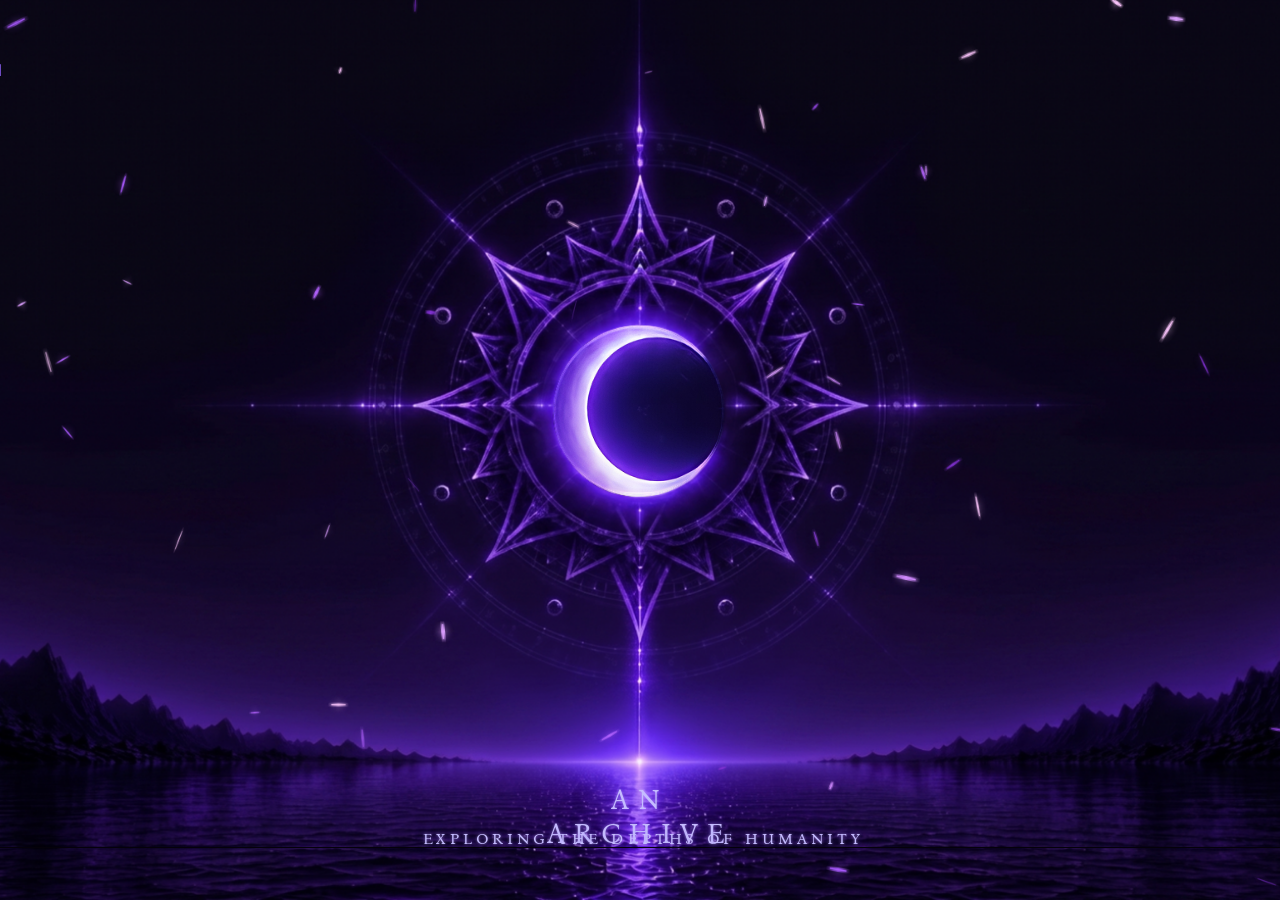
==== commit 4da3d6b2: "fix: update mob-nav ARCHIVE NOTE link to keynote.html in index.html" ====
--- a/index.html
+++ b/index.html
@@ -10,13 +10,363 @@
   <link rel="preconnect" href="https://fonts.gstatic.com" crossorigin />
   <link href="https://fonts.googleapis.com/css2?family=Bona+Nova:ital,wght@0,400;0,700&family=Cantarell:wght@400;700&family=Maven+Pro:wght@400;500&display=swap" rel="stylesheet" />
   <link rel="stylesheet" href="styles.css" />
+  <style>
+    /* ============================================================
+       Mobile layout — 474 × 814 px (Figma Frame 253)
+       Shown only when viewport width ≤ 768 px.
+       Desktop layout (.viewport) shown above 768 px.
+    ============================================================ */
+
+    /* ── Switch: show desktop, hide mobile by default ── */
+    .viewport     { display: flex; }   /* desktop on */
+    .mob-viewport { display: none; }   /* mobile off */
+
+    @media (max-width: 768px) {
+      .viewport     { display: none; } /* desktop off */
+      .mob-viewport { display: flex; } /* mobile on  */
+    }
+
+    /* ── Mobile stage ── */
+    .mob-viewport {
+      position: fixed;
+      inset: 0;
+      width: 100vw;
+      height: 100vh;
+      height: 100dvh;
+      align-items: center;
+      justify-content: center;
+      background: #05020a;
+      overflow: hidden;
+    }
+
+    /* ── Design canvas: 474 × 814 — JS scales to COVER screen ── */
+    .mob-canvas {
+      position: relative;
+      width: 474px;
+      height: 814px;
+      flex: none;
+      overflow: hidden;
+      transform: scale(var(--mob-scale, 1));
+      transform-origin: center center;
+    }
+
+    /* ── Background: BGM.png ── */
+    .mob-bg {
+      position: absolute;
+      width: 474px;
+      height: 814px;
+      left: 0;
+      top: 0;
+      background: url("BGM.png") center center / cover no-repeat;
+      z-index: 1;
+    }
+
+    /* ── Feather particles canvas ── */
+    .mob-starfield {
+      position: absolute;
+      inset: 0;
+      width: 100%;
+      height: 100%;
+      z-index: 2;
+      pointer-events: none;
+      display: block;
+    }
+
+    /* ── Hamburger — Group 168: left 27, top 38, size 20.22 × 12.77 ── */
+    .mob-hamburger {
+      position: absolute;
+      left: 27px;
+      top: 38px;
+      width: 20.22px;
+      height: 12.77px;
+      z-index: 9;
+      display: flex;
+      flex-direction: column;
+      justify-content: space-between;
+      background: none;
+      border: none;
+      outline: none;
+      padding: 0;
+      margin: 0;
+      cursor: pointer;
+      -webkit-tap-highlight-color: transparent;
+      appearance: none;
+      -webkit-appearance: none;
+    }
+    .mob-hamburger-line {
+      display: block;
+      width: 20.22px;
+      height: 0;
+      border-top: 2.12889px solid #7960FF;
+      border-radius: 1px;
+    }
+
+    /* ── Nav overlay — Frame 267 ── */
+    .mob-nav-overlay {
+      position: absolute;
+      width: 474px;
+      height: 814px;
+      left: 0;
+      top: 0;
+      z-index: 20;
+      background: rgba(5, 0, 34, 0.54);
+      backdrop-filter: blur(7.2px);
+      -webkit-backdrop-filter: blur(7.2px);
+      opacity: 0;
+      pointer-events: none;
+      transition: opacity 0.3s ease;
+    }
+    .mob-nav-overlay.open {
+      opacity: 1;
+      pointer-events: all;
+    }
+    .mob-nav-close {
+      position: absolute;
+      left: 22px;
+      top: 32px;
+      width: 25px;
+      height: 25px;
+      background: none;
+      border: none;
+      outline: none;
+      padding: 0;
+      margin: 0;
+      cursor: pointer;
+      z-index: 5;
+      display: flex;
+      align-items: center;
+      justify-content: center;
+      -webkit-tap-highlight-color: transparent;
+      appearance: none;
+      -webkit-appearance: none;
+    }
+    .mob-nav-close svg { width: 25px; height: 25px; display: block; }
+    .mob-nav-link {
+      position: absolute;
+      height: 33px;
+      font-family: 'Bona Nova', Georgia, serif;
+      font-weight: 400;
+      font-size: 27.2613px;
+      line-height: 33px;
+      text-align: center;
+      letter-spacing: 0.12em;
+      color: #B5A9FF;
+      text-decoration: none;
+      display: block;
+      white-space: nowrap;
+      -webkit-tap-highlight-color: transparent;
+      transition: color 0.2s ease, text-shadow 0.2s ease;
+    }
+    .mob-nav-link:active { color: #fff; text-shadow: 0 0 12px rgba(180,160,255,0.8); }
+    .mob-nav-droppoint { width: 200px; left: calc(50% - 100px - 0.25px); top: 127px; }
+    .mob-nav-archive   { width: 241px; left: calc(50% - 120.5px - 0.5px); top: 195px; }
+    .mob-nav-brand {
+      position: absolute;
+      width: 146.41px;
+      height: 21px;
+      left: calc(50% - 146.41px / 2 + 0.21px);
+      top: 34px;
+      z-index: 5;
+      display: flex;
+      align-items: center;
+      gap: 7px;
+      pointer-events: none;
+    }
+    .mob-nav-brand-mark {
+      flex-shrink: 0;
+      width: 16.16px;
+      height: 18.13px;
+      background: url("Subtract.png") center center / contain no-repeat;
+    }
+    .mob-nav-brand-text {
+      font-family: 'Cantarell', system-ui, sans-serif;
+      font-weight: 700;
+      font-size: 14.8308px;
+      line-height: 21px;
+      letter-spacing: 0.21em;
+      white-space: nowrap;
+      background: linear-gradient(90deg, #786BC7 0%, #442ADD 100%);
+      -webkit-background-clip: text;
+      -webkit-text-fill-color: transparent;
+      background-clip: text;
+    }
+
+    /* ── Brand — Group 143: centered, top 34, 146.41 × 21 ── */
+    .mob-brand {
+      position: absolute;
+      width: 146.41px;
+      height: 21px;
+      left: calc(50% - 146.41px / 2 + 0.21px);
+      top: 34px;
+      z-index: 9;
+      display: flex;
+      align-items: center;
+      gap: 7px;
+      text-decoration: none;
+      -webkit-tap-highlight-color: transparent;
+    }
+    .mob-brand-mark {
+      flex-shrink: 0;
+      width: 16.16px;
+      height: 18.13px;
+      background: url("Subtract.png") center center / contain no-repeat;
+    }
+    .mob-brand-text {
+      font-family: 'Cantarell', system-ui, sans-serif;
+      font-weight: 700;
+      font-size: 14.8308px;
+      line-height: 21px;
+      letter-spacing: 0.21em;
+      white-space: nowrap;
+      background: linear-gradient(90deg, #786BC7 0%, #442ADD 100%);
+      -webkit-background-clip: text;
+      -webkit-text-fill-color: transparent;
+      background-clip: text;
+    }
+
+    /* ── BGLPM moon — left 197, top 329, 79 × 80 ── */
+    .mob-moon {
+      position: absolute;
+      width: 79px;
+      height: 80px;
+      left: 197px;
+      top: 329px;
+      background: url("BGLPM.png") center center / 100% 100% no-repeat;
+      z-index: 4;
+      pointer-events: none;
+    }
+
+    /* ── Moon portal hitbox ── */
+    .mob-moon-link {
+      position: absolute;
+      width: 79px;
+      height: 80px;
+      left: 197px;
+      top: 329px;
+      z-index: 5;
+      border-radius: 50%;
+      display: block;
+      text-decoration: none;
+      cursor: pointer;
+      -webkit-tap-highlight-color: transparent;
+      background: transparent;
+      animation: mob-moon-pulse 3s ease-in-out infinite;
+    }
+    .mob-moon-link:focus-visible {
+      outline: 2px solid rgba(105, 78, 171, 0.8);
+      outline-offset: 4px;
+    }
+    @keyframes mob-moon-pulse {
+      0%, 100% {
+        box-shadow:
+          0 0 12px 6px rgba(60, 20, 100, 0.45),
+          0 0 28px 12px rgba(80, 30, 130, 0.3),
+          0 0 55px 24px rgba(60, 20, 100, 0.18);
+      }
+      50% {
+        box-shadow:
+          0 0 20px 10px rgba(90, 40, 160, 0.7),
+          0 0 45px 20px rgba(70, 25, 120, 0.5),
+          0 0 80px 40px rgba(50, 15, 90, 0.3);
+      }
+    }
+
+    /* ── Title group — Group 52: centered, top 681, 262 × 38.74, -0.3deg ── */
+    .mob-title-group {
+      position: absolute;
+      width: 262px;
+      height: 38.74px;
+      left: calc(50% - 262px / 2);
+      top: 681px;
+      transform: rotate(-0.3deg);
+      z-index: 8;
+    }
+
+    /* AN ARCHIVE */
+    .mob-title {
+      position: absolute;
+      width: 157px;
+      height: 20px;
+      left: 53.17px;
+      top: 0.27px;
+      font-family: 'Bona Nova', Georgia, serif;
+      font-weight: 400;
+      font-size: 16.9464px;
+      line-height: 20px;
+      text-align: center;
+      letter-spacing: 0.31em;
+      color: #FFFFFF;
+      white-space: nowrap;
+      text-shadow:
+        0 0 3px rgba(197, 188, 255, 0.55),
+        0 0 8px rgba(150, 105, 255, 0.4),
+        0 0 16px rgba(105, 78, 171, 0.28);
+    }
+
+    /* EXPLORING THE DEPTHS OF HUMANITY */
+    .mob-subtitle {
+      position: absolute;
+      width: 262px;
+      height: 11px;
+      left: 0.14px;
+      top: 27.74px;
+      font-family: 'Bona Nova', Georgia, serif;
+      font-weight: 400;
+      font-size: 9.53914px;
+      line-height: 11px;
+      text-align: center;
+      letter-spacing: 0.25em;
+      color: #FFFFFF;
+      white-space: nowrap;
+      text-shadow:
+        0 0 3px rgba(197, 188, 255, 0.55),
+        0 0 8px rgba(150, 105, 255, 0.4),
+        0 0 16px rgba(105, 78, 171, 0.28);
+    }
+
+    /* ── Mobile page transition ── */
+    .mob-page-transition {
+      position: fixed;
+      inset: 0;
+      z-index: 100;
+      pointer-events: none;
+      background: #05020a;
+      opacity: 0;
+      animation: none;
+    }
+    .mob-page-transition.is-leaving {
+      pointer-events: all;
+      animation: mob-pt-fade-out 0.35s ease forwards;
+    }
+    .mob-page-transition.is-entering {
+      opacity: 1;
+      pointer-events: none;
+      animation: mob-pt-fade-in 0.4s ease forwards;
+    }
+    @keyframes mob-pt-fade-out {
+      from { opacity: 0; }
+      to   { opacity: 1; }
+    }
+    @keyframes mob-pt-fade-in {
+      from { opacity: 1; }
+      to   { opacity: 0; }
+    }
+
+    /* Hide mobile transition on desktop so it doesn't interfere */
+    @media (min-width: 769px) {
+      .mob-page-transition { display: none; }
+    }
+  </style>
 </head>
 <body>
+
+  <!-- ═══════════════════════════════════════════════════
+       DESKTOP LAYOUT (> 768px)
+  ═══════════════════════════════════════════════════ -->
   <div class="viewport">
-    <!-- Fixed 1512 x 982 design canvas, scaled to fit the screen -->
     <div class="canvas landing-canvas" id="canvas">
 
-      <!-- Fallback cosmic scene (shown if the background image is missing) -->
+      <!-- Fallback cosmic scene -->
       <div class="scene" aria-hidden="true">
         <div class="stars"></div>
         <div class="sigil">
@@ -40,56 +390,431 @@
         </div>
       </div>
 
-      <!-- Real design background image -->
+      <!-- Background image -->
       <div class="photo" aria-hidden="true"></div>
 
-
-      <!-- Drifting clouds / mist overlay -->
+      <!-- Clouds / fog (hidden via CSS) -->
       <div class="clouds" aria-hidden="true">
         <span class="cloud cloud-1"></span>
         <span class="cloud cloud-2"></span>
         <span class="cloud cloud-3"></span>
       </div>
-
-      <!-- Landing-page fog (rolling mist) -->
       <div class="fog" aria-hidden="true">
         <span class="fog-layer fog-a"></span>
         <span class="fog-layer fog-b"></span>
         <span class="fog-layer fog-c"></span>
       </div>
 
-      <!-- Animated star field canvas -->
+      <!-- Animated star field -->
       <canvas class="starfield" aria-hidden="true"></canvas>
 
-      <!-- BGLP 2 moon overlay (background layer) -->
+      <!-- BGLP 2 moon overlay -->
       <div class="moon-photo" aria-hidden="true"></div>
 
-      <!-- BGLPS portal hitbox — click to enter archive, denyut ungu -->
+      <!-- Portal hitbox -->
       <a class="moon-link" href="archive.html" aria-label="Enter the archive" data-transition></a>
 
       <!-- Page transition overlay -->
       <div class="page-transition" aria-hidden="true"></div>
 
-      <!-- Brand (top-left) -->
-
+      <!-- Brand -->
       <div class="brand">
         <span class="brand-mark" aria-hidden="true"></span>
         <span class="brand-text">FUKAIMORI</span>
       </div>
 
-      <!-- Drop point (top-right) — klik → droppoint.html -->
+      <!-- Drop point -->
       <a class="drop-point" href="droppoint.html" data-transition aria-label="Drop Point — submit recovered sequence">
         <span class="drop-text">DROP POINT</span>
         <span class="drop-dot" aria-hidden="true"></span>
       </a>
 
-      <!-- Title block (bottom-center) -->
+      <!-- Title block -->
       <h1 class="title">AN ARCHIVE</h1>
       <p class="subtitle">EXPLORING THE DEPTHS OF HUMANITY</p>
 
     </div>
   </div>
 
+  <!-- ═══════════════════════════════════════════════════
+       MOBILE LAYOUT (≤ 768px) — Figma Frame 253, 474×814
+  ═══════════════════════════════════════════════════ -->
+  <div class="mob-viewport" aria-hidden="true">
+    <div class="mob-canvas" id="mobCanvas">
+
+      <!-- BGM.png background -->
+      <div class="mob-bg" aria-hidden="true"></div>
+
+      <!-- Feather / star particles -->
+      <canvas class="mob-starfield" aria-hidden="true"></canvas>
+
+      <!-- Hamburger — opens nav overlay -->
+      <button class="mob-hamburger" id="mobHamburger" aria-label="Open navigation menu" aria-expanded="false" tabindex="-1">
+        <span class="mob-hamburger-line"></span>
+        <span class="mob-hamburger-line"></span>
+        <span class="mob-hamburger-line"></span>
+      </button>
+
+      <!-- Nav overlay — Frame 267 -->
+      <div class="mob-nav-overlay" id="mobNavOverlay" role="dialog" aria-modal="true" aria-hidden="true" aria-label="Navigation">
+        <!-- X close button: left 22, top 32, 25×25, #7960FF -->
+        <button class="mob-nav-close" id="mobNavClose" aria-label="Close navigation" tabindex="-1">
+          <svg viewBox="0 0 25 25" fill="none" xmlns="http://www.w3.org/2000/svg">
+            <path d="M4.27 4.27L20.73 20.73M20.73 4.27L4.27 20.73" stroke="#7960FF" stroke-width="2.2" stroke-linecap="round"/>
+          </svg>
+        </button>
+        <!-- Brand inside overlay -->
+        <div class="mob-nav-brand" aria-hidden="true">
+          <span class="mob-nav-brand-mark"></span>
+          <span class="mob-nav-brand-text">FUKAIMORI</span>
+        </div>
+        <!-- DROP POINT — top 127 -->
+        <a class="mob-nav-link mob-nav-droppoint" href="droppoint.html" tabindex="-1">DROP POINT</a>
+        <!-- ARCHIVE NOTE — top 195 -->
+        <a class="mob-nav-link mob-nav-archive" href="keynote.html" tabindex="-1">ARCHIVE NOTE</a>
+      </div>
+
+      <!-- Brand — Group 143 → Archive -->
+      <a class="mob-brand" href="archive.html" aria-label="Fukaimori — Enter the archive" tabindex="-1">
+        <span class="mob-brand-mark" aria-hidden="true"></span>
+        <span class="mob-brand-text">FUKAIMORI</span>
+      </a>
+
+      <!-- BGLPM moon -->
+      <div class="mob-moon" aria-hidden="true"></div>
+
+      <!-- Moon portal hitbox -->
+      <a class="mob-moon-link" href="archive.html" aria-label="Enter the archive" tabindex="-1"></a>
+
+      <!-- Title block -->
+      <div class="mob-title-group" aria-hidden="true">
+        <p class="mob-title">AN ARCHIVE</p>
+        <p class="mob-subtitle">EXPLORING THE DEPTHS OF HUMANITY</p>
+      </div>
+
+    </div>
+  </div>
+
+  <!-- Mobile page transition overlay (separate from desktop's) -->
+  <div class="mob-page-transition" id="mobPageTransition" aria-hidden="true"></div>
+
   <script src="script.js"></script>
+  <script>
+    /* ============================================================
+       Mobile-only scripts — only run when mobile layout is active
+    ============================================================ */
+    (function () {
+      'use strict';
+
+      function isMobileLayout() {
+        return window.matchMedia('(max-width: 768px)').matches;
+      }
+
+      /* Fix aria-hidden + tabindex on layout switch so screen readers
+         always get only the visible layout */
+      function syncAccessibility() {
+        var desktop = document.querySelector('.viewport');
+        var mobile  = document.querySelector('.mob-viewport');
+        if (!desktop || !mobile) return;
+
+        var onMobile = isMobileLayout();
+
+        // Desktop layout
+        desktop.setAttribute('aria-hidden', onMobile ? 'true' : 'false');
+        desktop.querySelectorAll('a, button, [tabindex]').forEach(function (el) {
+          if (onMobile) {
+            el.setAttribute('data-saved-tabindex', el.getAttribute('tabindex') || '');
+            el.setAttribute('tabindex', '-1');
+          } else {
+            var saved = el.getAttribute('data-saved-tabindex');
+            if (saved !== null && saved !== '') {
+              el.setAttribute('tabindex', saved);
+            } else {
+              el.removeAttribute('tabindex');
+            }
+            el.removeAttribute('data-saved-tabindex');
+          }
+        });
+
+        // Mobile layout
+        mobile.setAttribute('aria-hidden', onMobile ? 'false' : 'true');
+        mobile.querySelectorAll('a, button').forEach(function (el) {
+          if (onMobile) {
+            el.removeAttribute('tabindex');
+          } else {
+            el.setAttribute('tabindex', '-1');
+          }
+        });
+      }
+
+      syncAccessibility();
+      window.addEventListener('resize', syncAccessibility);
+
+      /* ── Mobile canvas scaler: COVER ── */
+      (function scaler() {
+        var canvas = document.getElementById('mobCanvas');
+        if (!canvas) return;
+        var DW = 474, DH = 814;
+
+        function apply() {
+          if (!isMobileLayout()) return;
+          var vw = window.innerWidth;
+          var vh = window.innerHeight || document.documentElement.clientHeight;
+          var scale = Math.max(vw / DW, vh / DH);
+          canvas.style.setProperty('--mob-scale', String(scale));
+        }
+
+        apply();
+        window.addEventListener('resize', apply);
+        window.addEventListener('orientationchange', function () { setTimeout(apply, 100); });
+      })();
+
+      /* ── Mobile page transition ── */
+      (function initMobTransition() {
+        var overlay = document.getElementById('mobPageTransition');
+        if (!overlay) return;
+
+        if (overlay.classList.contains('is-leaving')) {
+          overlay.classList.remove('is-leaving');
+          overlay.style.opacity = '0';
+          overlay.style.animation = 'none';
+          void overlay.offsetWidth;
+          overlay.style.opacity = '';
+          overlay.style.animation = '';
+        }
+
+        if (isMobileLayout()) {
+          overlay.classList.add('is-entering');
+          overlay.addEventListener('animationend', function onIn() {
+            overlay.classList.remove('is-entering');
+            overlay.removeEventListener('animationend', onIn);
+          });
+        }
+
+        window.addEventListener('pageshow', function (e) {
+          if (!e.persisted || !isMobileLayout()) return;
+          overlay.classList.remove('is-leaving', 'is-entering');
+          overlay.style.opacity = '0';
+          overlay.style.animation = 'none';
+          void overlay.offsetWidth;
+          overlay.style.opacity = '';
+          overlay.style.animation = '';
+          overlay.classList.add('is-entering');
+          overlay.addEventListener('animationend', function onR() {
+            overlay.classList.remove('is-entering');
+            overlay.removeEventListener('animationend', onR);
+          });
+        });
+
+        function navigate(href) {
+          overlay.classList.remove('is-entering');
+          overlay.classList.add('is-leaving');
+          overlay.addEventListener('animationend', function onLeft() {
+            overlay.removeEventListener('animationend', onLeft);
+            window.location.href = href;
+          });
+        }
+
+        /* Intercept mobile nav links (brand only; hamburger now opens overlay) */
+        document.querySelectorAll('.mob-brand').forEach(function (link) {
+          var href = link.getAttribute('href');
+          if (!href || href === '#') return;
+          link.addEventListener('click', function (e) {
+            if (!isMobileLayout()) return;
+            e.preventDefault();
+            navigate(href);
+          });
+        });
+
+        /* Nav overlay links — close overlay then navigate */
+        document.querySelectorAll('#mobNavOverlay a[href]').forEach(function (link) {
+          link.addEventListener('click', function (e) {
+            if (!isMobileLayout()) return;
+            e.preventDefault();
+            navigate(link.getAttribute('href'));
+          });
+        });
+      })();
+
+      /* ── Nav overlay open/close ── */
+      (function initMobNav() {
+        var hamburger = document.getElementById('mobHamburger');
+        var overlay   = document.getElementById('mobNavOverlay');
+        var closeBtn  = document.getElementById('mobNavClose');
+        if (!hamburger || !overlay) return;
+
+        function openNav() {
+          if (!isMobileLayout()) return;
+          overlay.classList.add('open');
+          overlay.setAttribute('aria-hidden', 'false');
+          hamburger.setAttribute('aria-expanded', 'true');
+          /* give close button keyboard focus */
+          if (closeBtn) closeBtn.focus();
+        }
+
+        function closeNav() {
+          overlay.classList.remove('open');
+          overlay.setAttribute('aria-hidden', 'true');
+          hamburger.setAttribute('aria-expanded', 'false');
+          hamburger.focus();
+        }
+
+        hamburger.addEventListener('click', openNav);
+        if (closeBtn) closeBtn.addEventListener('click', closeNav);
+
+        /* tap on the dimmed area (not on links) closes the overlay */
+        overlay.addEventListener('click', function (e) {
+          if (e.target === overlay) closeNav();
+        });
+
+        /* Escape key */
+        document.addEventListener('keydown', function (e) {
+          if (e.key === 'Escape' && overlay.classList.contains('open')) closeNav();
+        });
+      })();
+
+      /* ── Moon portal tap — ripple then navigate ── */
+      (function initMobMoon() {
+        var link = document.querySelector('.mob-moon-link');
+        if (!link) return;
+
+        link.addEventListener('click', function (e) {
+          if (!isMobileLayout()) return;
+          e.preventDefault();
+
+          var rect = link.getBoundingClientRect();
+          var cx   = rect.left + rect.width  / 2;
+          var cy   = rect.top  + rect.height / 2;
+          var size = Math.max(rect.width, rect.height);
+
+          for (var i = 0; i < 3; i++) {
+            (function (delay) {
+              var ring = document.createElement('div');
+              ring.style.cssText = [
+                'position:fixed',
+                'border-radius:50%',
+                'border:2px solid rgba(160,80,255,0.85)',
+                'box-shadow:0 0 10px 3px rgba(160,80,255,0.5)',
+                'pointer-events:none',
+                'z-index:98',
+                'left:'        + cx          + 'px',
+                'top:'         + cy          + 'px',
+                'width:'       + size        + 'px',
+                'height:'      + size        + 'px',
+                'margin-left:' + (-size / 2) + 'px',
+                'margin-top:'  + (-size / 2) + 'px',
+                'transform:scale(1)',
+                'opacity:1',
+                'transition:none'
+              ].join(';');
+              document.body.appendChild(ring);
+              setTimeout(function () {
+                ring.style.transition = 'transform 1.0s ease-out, opacity 1.0s ease-out';
+                ring.style.transform  = 'scale(4.5)';
+                ring.style.opacity    = '0';
+              }, delay);
+              setTimeout(function () { ring.remove(); }, delay + 1100);
+            })(i * 280);
+          }
+
+          setTimeout(function () {
+            var ov = document.getElementById('mobPageTransition');
+            if (ov) {
+              ov.classList.remove('is-entering');
+              ov.classList.add('is-leaving');
+              ov.addEventListener('animationend', function onLeft() {
+                ov.removeEventListener('animationend', onLeft);
+                window.location.href = 'archive.html';
+              });
+            } else {
+              window.location.href = 'archive.html';
+            }
+          }, 650);
+        });
+      })();
+
+      /* ── Mobile feather particles ── */
+      (function initMobFeathers() {
+        var cvs = document.querySelector('.mob-starfield');
+        if (!cvs) return;
+        var ctx = cvs.getContext('2d');
+        var W, H, feathers = [];
+        var NUM = 40;
+        var palette = [
+          [180, 100, 255], [210, 140, 255], [150,  70, 230],
+          [220, 160, 255], [130,  50, 210], [255, 200, 255], [170, 90, 255]
+        ];
+
+        function resize() {
+          var p = cvs.parentElement;
+          W = cvs.width  = p ? p.offsetWidth  : 474;
+          H = cvs.height = p ? p.offsetHeight : 814;
+        }
+
+        function rndFeather() {
+          var col = palette[Math.floor(Math.random() * palette.length)];
+          return {
+            x: Math.random() * (W || 474), y: Math.random() * (H || 814),
+            angle: Math.random() * Math.PI * 2,
+            drift: Math.random() * Math.PI * 2,
+            spin:  (Math.random() - 0.5) * 0.018,
+            speed: Math.random() * 0.18 + 0.04,
+            len:   Math.random() * 18 + 6,
+            width: Math.random() * 1.4 + 0.4,
+            col:   col,
+            baseAlpha:     Math.random() * 0.5 + 0.3,
+            twinklePeriod: Math.random() * 160 + 70,
+            twinklePhase:  Math.random() * Math.PI * 2
+          };
+        }
+
+        var frame = 0;
+        function draw() {
+          ctx.clearRect(0, 0, W, H);
+          frame++;
+          for (var j = 0; j < feathers.length; j++) {
+            var f = feathers[j];
+            f.x += Math.cos(f.drift) * f.speed;
+            f.y += Math.sin(f.drift) * f.speed;
+            f.angle += f.spin;
+            if (f.x < -f.len) f.x = W + f.len;
+            if (f.x > W + f.len) f.x = -f.len;
+            if (f.y < -f.len) f.y = H + f.len;
+            if (f.y > H + f.len) f.y = -f.len;
+
+            var tw = Math.sin(frame / f.twinklePeriod * Math.PI * 2 + f.twinklePhase);
+            var fa = Math.max(0.06, Math.min(0.92, f.baseAlpha + tw * 0.28));
+
+            ctx.save();
+            ctx.translate(f.x, f.y);
+            ctx.rotate(f.angle);
+            var g = ctx.createLinearGradient(-f.len / 2, 0, f.len / 2, 0);
+            g.addColorStop(0,    'rgba(' + f.col + ',0)');
+            g.addColorStop(0.25, 'rgba(' + f.col + ',' + (fa * 0.5).toFixed(2) + ')');
+            g.addColorStop(0.5,  'rgba(' + f.col + ',' + fa.toFixed(2) + ')');
+            g.addColorStop(0.75, 'rgba(' + f.col + ',' + (fa * 0.5).toFixed(2) + ')');
+            g.addColorStop(1,    'rgba(' + f.col + ',0)');
+            ctx.shadowColor = 'rgba(' + f.col + ',' + (fa * 0.9).toFixed(2) + ')';
+            ctx.shadowBlur  = 8;
+            ctx.beginPath();
+            ctx.moveTo(-f.len / 2, 0);
+            ctx.lineTo( f.len / 2, 0);
+            ctx.strokeStyle = g;
+            ctx.lineWidth   = f.width * 2.2;
+            ctx.stroke();
+            ctx.restore();
+          }
+          requestAnimationFrame(draw);
+        }
+
+        resize();
+        feathers = [];
+        for (var i = 0; i < NUM; i++) feathers.push(rndFeather());
+        draw();
+        window.addEventListener('resize', function () { resize(); feathers = []; for (var i = 0; i < NUM; i++) feathers.push(rndFeather()); });
+      })();
+
+    })();
+  </script>
 </body>
 </html>
--- a/styles.css
+++ b/styles.css
@@ -25,6 +25,17 @@
 
 * { box-sizing: border-box; margin: 0; padding: 0; }
 
+/* ── Feather / star particle canvas ── */
+.starfield {
+  position: absolute;
+  inset: 0;
+  width: 100%;
+  height: 100%;
+  z-index: 5;
+  pointer-events: none;
+  display: block;
+}
+
 html, body {
   height: 100%;
   background: #000;
@@ -32,11 +43,9 @@
 }
 
 /* Full-window stage — centers the scaled design canvas.
-   The design is scaled to CONTAIN (never cropped) so on aspect
-   ratios that differ from the 1920x1050 canvas there is leftover
-   space around it. Instead of black bars, we fill that space with
-   a blurred, darkened copy of the background image (::before) so
-   the scene appears to bleed edge-to-edge on any screen. */
+   The design is scaled to CONTAIN (smaller axis) so the whole canvas
+   always fits inside the viewport on every device and orientation.
+   Any leftover space around the canvas is filled by the backdrop. */
 .viewport {
   position: fixed;
   inset: 0;
@@ -47,7 +56,7 @@
   display: flex;
   align-items: center;
   justify-content: center;
-  overflow: hidden;
+  overflow: hidden; /* clips the canvas edges that extend beyond the screen */
 }
 .viewport::before {
   content: "";
@@ -56,12 +65,15 @@
   z-index: 0;
   background-image: url("BGLP.png");
   background-size: cover;
-
   background-position: center;
   background-repeat: no-repeat;
+  pointer-events: none;
+}
+
+/* Halaman archive: blurred backdrop (bukan landing) */
+.viewport:has(.archive-canvas)::before {
   filter: blur(28px) brightness(0.55) saturate(1.05);
-  transform: scale(1.12); /* hide blurred edges */
-  pointer-events: none;
+  transform: scale(1.12);
 }
 
 
@@ -86,6 +98,9 @@
   height: var(--design-h);
   background: #05020a;
 
+  /* COVER: canvas is scaled by the LARGER axis ratio so the canvas
+     always fills the entire viewport with no black bars — some edges
+     may be clipped on extreme aspect ratios. */
   overflow: hidden;
   color: var(--text-violet);
   transform: scaleX(var(--scale-x, 1)) scaleY(var(--scale-y, 1));
@@ -96,32 +111,15 @@
 .archive-canvas {
   --design-w: 2168px;
   --design-h: 1080px;   /* Figma Frame 214 */
+  background: #05020a;
 }
 
 .landing-canvas {
   --design-w: 2168px;
   --design-h: 1080px;   /* Figma Frame 214 */
-  background: #05020a;
-}
-
-/* Background — fullscreen cover */
-.landing-canvas .photo {
-  left: 0;
-  top: 0;
-  width: 100%;
-  height: 100%;
-  background-image: url("BGLP.png");
-  background-size: cover;
-  background-position: center;
-}
-
-
-
-/* The blurred backdrop is not needed on the framed landing page —
-   the black side bars are intentional, so hide the bleed. */
-.landing-canvas ~ * .viewport::before {
-  display: none;
-}
+  background: transparent;
+}
+
 
 
 
@@ -162,12 +160,20 @@
    Animated star field canvas
    ============================================================ */
 .starfield {
+  display: block;
   position: absolute;
   inset: 0;
   width: 100%;
   height: 100%;
   z-index: 4;
   pointer-events: none;
+}
+
+/* ============================================================
+   SHADM — hanya tampil di mobile (disembunyikan di desktop)
+   ============================================================ */
+.moon-shadm {
+  display: none;
 }
 
 /* ============================================================
@@ -185,6 +191,15 @@
   background-position: center;
   z-index: 5;
   pointer-events: none;
+  /* Reset button defaults on desktop — visually identical to the old div */
+  border: none;
+  padding: 0;
+  margin: 0;
+  background-color: transparent;
+  cursor: default;
+  outline: none;
+  -webkit-appearance: none;
+  appearance: none;
 }
 
 /* ============================================================
@@ -268,48 +283,37 @@
 
 
 /* ============================================================
-   Page transition — cahaya meledak dari posisi bulan (BGLPS)
-   Origin: kira-kira 47.7% horizontal, 50% vertikal dari canvas
-   Leaving : lingkaran kecil → meledak memenuhi layar
-   Entering: sudah penuh → menyusut kembali ke bulan
+   Page transition — simple fade to dark
+   Leaving : transparent → opaque (300ms)
+   Entering: opaque → transparent (400ms)
    ============================================================ */
 .page-transition {
-  position: absolute;
-  /* posisi tengah bulan di canvas 2168x1080:
-     left 980.61 + 203.4/2 = 1082.31 → 49.9%
-     top  391.74 + 203.4/2 = 493.44  → 45.7% */
+  position: fixed;
   inset: 0;
   z-index: 100;
   pointer-events: none;
-  background: radial-gradient(
-    circle at 49.9% 45.7%,
-    rgba(255, 240, 255, 0.98) 0%,
-    rgba(210, 160, 255, 0.95) 15%,
-    rgba(140, 70, 230, 0.92) 35%,
-    rgba(60, 20, 110, 0.96) 58%,
-    #05020a 80%
-  );
+  background: #05020a;
   opacity: 0;
-  clip-path: circle(0% at 49.9% 45.7%);
+  /* Ensure no animation-fill-mode lingers */
+  animation: none;
 }
 .page-transition.is-leaving {
-  animation: pt-burst-out 0.7s cubic-bezier(0.22, 1, 0.36, 1) forwards;
+  pointer-events: all;
+  animation: pt-fade-out 0.35s ease forwards;
 }
 .page-transition.is-entering {
   opacity: 1;
-  clip-path: circle(150% at 49.9% 45.7%);
-  animation: pt-burst-in 0.65s cubic-bezier(0.64, 0, 0.78, 0) forwards;
-}
-
-@keyframes pt-burst-out {
-  0%   { opacity: 0; clip-path: circle(0%   at 49.9% 45.7%); }
-  8%   { opacity: 1; }
-  100% { opacity: 1; clip-path: circle(150% at 49.9% 45.7%); }
-}
-@keyframes pt-burst-in {
-  0%   { opacity: 1; clip-path: circle(150% at 49.9% 45.7%); }
-  92%  { opacity: 1; }
-  100% { opacity: 0; clip-path: circle(0%   at 49.9% 45.7%); }
+  pointer-events: none;
+  animation: pt-fade-in 0.4s ease forwards;
+}
+
+@keyframes pt-fade-out {
+  from { opacity: 0; }
+  to   { opacity: 1; }
+}
+@keyframes pt-fade-in {
+  from { opacity: 1; }
+  to   { opacity: 0; }
 }
 
 /* ============================================================
@@ -362,16 +366,32 @@
    Brand — top-left
    Subtract 1 (logo): left 44 top 48 size 29 x 34  (base 1920x1080)
    ============================================================ */
-.brand { position: absolute; inset: 0; z-index: 5; }
-
-/* Logo mark — Subtract.png (raised higher) */
+.brand {
+  position: absolute;
+  left: 80px;
+  top: 64px;
+  z-index: 9;
+  display: flex;
+  align-items: center;
+  gap: 8px;
+  height: 40.7px;
+  text-decoration: none;
+  -webkit-tap-highlight-color: transparent;
+  transition: filter 0.4s ease;
+}
+.brand[href]:hover,
+.brand[href]:focus-visible {
+  filter: drop-shadow(0 0 6px rgba(160, 110, 255, 0.95))
+          drop-shadow(0 0 16px rgba(105, 78, 171, 0.75))
+          brightness(1.35);
+  outline: none;
+}
+
+/* Logo mark — Subtract.png */
 .brand-mark {
-  position: absolute;
-  left: 51px;
-  top: 44px;
+  flex-shrink: 0;
   width: 36.01px;
   height: 40.7px;
-
 
   background-image: url("Subtract.png");
 
@@ -403,17 +423,12 @@
   border-radius: 50%;
   background: #D9D9D9;
 }
-/* FUKAIMORI text (raised to sit with the logo) */
+/* FUKAIMORI text — flex child, vertically centered by parent */
 .brand-text {
-  position: absolute;
-  left: 95.14px;
-  top: 50px;
-  width: 197px;
-
   font-family: "Cantarell", system-ui, sans-serif;
   font-weight: 700;
   font-size: 20.19px;
-  line-height: 29px;
+  line-height: 1;
   letter-spacing: 0.4em;
   white-space: nowrap;
   background: linear-gradient(90deg, #4616BC 0%, #9367FF 100%);
@@ -430,11 +445,11 @@
    ============================================================ */
 .drop-point {
   position: absolute;
-  left: 1936px;
-  top: 50px;
+  left: 1925px;
+  top: 64px;
   width: 180.88px;
-  height: 30px;
-  z-index: 5;
+  height: 40.7px;
+  z-index: 9;
   text-decoration: none;
   display: block;
   -webkit-tap-highlight-color: transparent;
@@ -444,7 +459,7 @@
   font-family: "Cantarell", system-ui, sans-serif;
   font-weight: 700;
   font-size: 21.24px;
-  line-height: 30px;
+  line-height: 40.7px;
   letter-spacing: 0;
   white-space: nowrap;
   background: linear-gradient(90deg, #3300AF 2.88%, #A37DFF 100%);
@@ -455,18 +470,13 @@
   transition: filter 0.35s ease;
 }
 
-.drop-point:hover .drop-text,
-.drop-point:focus-visible .drop-text {
-  filter: drop-shadow(0 0 6px rgba(200, 160, 255, 0.95))
-          drop-shadow(0 0 18px rgba(160, 100, 255, 0.8))
-          drop-shadow(0 0 36px rgba(130, 70, 255, 0.6));
-}
 
 /* Ellipse 4: red blinking dot — turns purple on hover */
 .drop-dot {
   position: absolute;
   left: 170.64px;
-  top: 10px;
+  top: 50%;
+  transform: translateY(-50%);
   width: 10.24px;
   height: 10.24px;
   border-radius: 50%;
@@ -484,13 +494,13 @@
 @keyframes pulse-dot {
   0%, 100% {
     opacity: 1;
-    transform: scale(1);
+    transform: translateY(-50%) scale(1);
     box-shadow: 0 0 5px 1px rgba(255, 68, 68, 0.9),
                 0 0 12px 3px rgba(255, 68, 68, 0.6);
   }
   50% {
     opacity: 0.5;
-    transform: scale(1.25);
+    transform: translateY(-50%) scale(1.25);
     box-shadow: 0 0 12px 4px rgba(255, 68, 68, 1),
                 0 0 26px 8px rgba(255, 68, 68, 0.7);
   }
@@ -499,13 +509,13 @@
 @keyframes pulse-dot-purple {
   0%, 100% {
     opacity: 1;
-    transform: scale(1);
+    transform: translateY(-50%) scale(1);
     box-shadow: 0 0 6px 2px rgba(155, 65, 255, 0.9),
                 0 0 14px 4px rgba(155, 65, 255, 0.6);
   }
   50% {
     opacity: 0.6;
-    transform: scale(1.3);
+    transform: translateY(-50%) scale(1.3);
     box-shadow: 0 0 14px 5px rgba(155, 65, 255, 1),
                 0 0 30px 10px rgba(155, 65, 255, 0.7);
   }
@@ -518,48 +528,61 @@
 }
 
 /* ============================================================
-   DROP POINT PAGE (droppoint.html) — koordinat absolut Figma
+   DROP POINT PAGE (droppoint.html) — exact Figma spec
    Canvas: 2168 × 1080
    ============================================================ */
 
-/* dp-canvas inherits .canvas sizing */
 .dp-canvas {
-  background: #05020a;
-}
-
-/* Dark overlay — Rectangle 12 (full canvas, rgba 0,0,0,0.4) */
+  background: #000;
+}
+
+/* Background: BGLP.png — same as landing page */
+.dp-bg {
+  position: fixed;
+  inset: 0;
+  width: 100%;
+  height: 100%;
+  z-index: 2;
+  background-image: url("BGLP.png");
+  background-size: cover;
+  background-position: center;
+  background-repeat: no-repeat;
+  pointer-events: none;
+}
+
+/* Rectangle 12: dark overlay full screen */
 .dp-overlay {
-  position: absolute;
-  left: 0; top: 0;
-  width: 2168px;
-  height: 1080px;
+  position: fixed;
+  inset: 0;
+  width: 100%;
+  height: 100%;
   z-index: 3;
   background: rgba(0, 0, 0, 0.4);
   pointer-events: none;
 }
 
-/* Portrait image (BGDP: left 765, top 188, 638×800) */
+/* BGDP portrait image (left 642, top 204, 884×787) */
 .dp-portrait-img {
   position: absolute;
-  left: 765px;
-  top: 188px;
-  width: 638px;
-  height: 800px;
+  left: 642px;
+  top: 204px;
+  width: 884px;
+  height: 787px;
   z-index: 4;
-  background-image: url("Gemini_Generated_Image_l9y6yel9y6yel9y6 (1)-Photoroom.png");
+  background-image: url("BGDP.png");
   background-size: cover;
   background-position: center top;
   background-repeat: no-repeat;
   pointer-events: none;
 }
 
-/* Portrait panel border overlay (Rectangle 14: centered, 638×800, top 188) */
+/* Rectangle 14: border + gradient overlay (centered, 884×787, top calc(50% - 787px/2 + 57.5px)) */
 .dp-portrait {
   position: absolute;
-  left: calc(50% - 638px / 2 + 0.12px);
-  top: 188px;
-  width: 638px;
-  height: 800px;
+  left: calc(50% - 884px / 2);
+  top: calc(50% - 787px / 2 + 57.5px);
+  width: 884px;
+  height: 787px;
   z-index: 5;
   box-sizing: border-box;
   background: linear-gradient(180deg, rgba(3,3,3,0.36) 54.81%, rgba(105,105,105,0) 100%);
@@ -568,111 +591,142 @@
   pointer-events: none;
 }
 
-/* DROP POINT heading (Group 11: centered left 944, top 338, 279×54) */
+/* DROP POINT heading (centered, top 397, 342×66) */
 .dp-heading {
   position: absolute;
-  left: calc(50% - 279px / 2 - 0.5px);
-  top: 338px;
-  width: 279px;
-  height: 54px;
+  left: calc(50% - 342px / 2);
+  top: 397px;
+  width: 342px;
+  height: 66px;
   z-index: 6;
   font-family: "Bona Nova", Georgia, serif;
   font-style: normal;
   font-weight: 400;
-  font-size: 44.7474px;
-  line-height: 54px;
-  color: #694EAB;
-  margin: 0;
-}
-
-/* "Submit your recovered sequence" (centered, top 385, 447×43) */
-.dp-sub {
-  position: absolute;
-  left: calc(50% - 447px / 2 - 0.5px);
-  top: 385px;
-  width: 447px;
-  height: 43px;
-  z-index: 6;
-  font-family: "Cantarell", system-ui, sans-serif;
-  font-weight: 400;
-  font-size: 30.717px;
-  line-height: 43px;
+  font-size: 54.83px;
+  line-height: 66px;
   text-align: center;
   color: #A99AFF;
   margin: 0;
 }
 
-/* RECOVERED SEQUENCE label (left 817, top 496.76, 218×27) */
+/* SUBMIT YOUR RECOVERED SEQUENCE (centered, top 468, 488×32) */
+.dp-sub {
+  position: absolute;
+  left: calc(50% - 488px / 2);
+  top: 468px;
+  width: 488px;
+  height: 32px;
+  z-index: 6;
+  font-family: "Bona Nova", Georgia, serif;
+  font-weight: 400;
+  font-size: 26.3919px;
+  line-height: 32px;
+  text-align: center;
+  color: #CFB7FF;
+  margin: 0;
+  white-space: nowrap;
+}
+
+/* RECOVERED SEQUENCE label (left 717, top 535, 171×19) */
 .dp-label {
   position: absolute;
-  left: 817px;
-  top: 496.76px;
-  width: 218px;
-  height: 27px;
+  left: 717px;
+  top: 535px;
+  width: 171px;
+  height: 19px;
   z-index: 6;
-  font-family: "Cantarell", system-ui, sans-serif;
-  font-weight: 400;
-  font-size: 18.748px;
-  line-height: 27px;
+  font-family: "Maven Pro", system-ui, sans-serif;
+  font-weight: 500;
+  font-size: 16.143px;
+  line-height: 19px;
   text-align: center;
-  color: rgba(182, 178, 178, 0.83);
+  white-space: nowrap;
+  color: #A99AFF;
   margin: 0;
 }
 
-/* 6-box input row (Group 48: centered, top 531.46, 532.94×75.49) */
+/* 9 input boxes — Figma spec, top 568, size 70.49×70.49, start left 717, spacing 83px */
 .dp-seq {
   position: absolute;
-  left: calc(50% - 532.94px / 2 + 1.47px);  /* = 819px */
-  top: 531.46px;
-  width: 532.94px;
-  height: 75.49px;
+  top: 568px;
+  left: 717px;
+  width: calc(70.49px * 9 + 83px * 8); /* 9 boxes + 8 gaps */
+  height: 70.49px;
   z-index: 6;
-  display: flex;
-  gap: 0;
-}
-/* Individual boxes at exact Figma left positions:
-   819, 910.49, 1001.98, 1093.47, 1184.96, 1276.45
-   Gap between each = 910.49 - 819 - 75.49 = 16px */
+  pointer-events: auto;
+}
 .dp-seq-box {
-  width: 75.49px;
-  height: 75.49px;
+  position: absolute;
+  width: 70.49px;
+  height: 70.49px;
   box-sizing: border-box;
-  border: 1.26382px solid #786BC7;
+  border: 1.18011px solid #786BC7;
   background: transparent;
   color: #C5BCFF;
-  font-family: "Cantarell", system-ui, sans-serif;
+  font-family: "Bona Nova", Georgia, serif;
   font-size: 28px;
   text-align: center;
   outline: none;
   transition: border-color 0.25s ease, box-shadow 0.25s ease;
   caret-color: transparent;
-  flex-shrink: 0;
-}
-.dp-seq-box + .dp-seq-box {
-  margin-left: 15.5px;   /* 910.49 - 819 - 75.49 ≈ 16 */
-}
+  top: 0;
+}
+/* Rect 15–38: left positions from Figma (717, 800, 883, 966, 1049, 1132, 1215, 1298, 1381) */
+.dp-seq-box:nth-child(1) { left: 0; }
+.dp-seq-box:nth-child(2) { left: calc(800px - 717px); }
+.dp-seq-box:nth-child(3) { left: calc(883px - 717px); }
+.dp-seq-box:nth-child(4) { left: calc(966px - 717px); }
+.dp-seq-box:nth-child(5) { left: calc(1049px - 717px); }
+.dp-seq-box:nth-child(6) { left: calc(1132px - 717px); }
+.dp-seq-box:nth-child(7) { left: calc(1215px - 717px); }
+.dp-seq-box:nth-child(8) { left: calc(1298px - 717px); }
+.dp-seq-box:nth-child(9) { left: calc(1381px - 717px); }
 .dp-seq-box:focus {
   border-color: #B9AEF7;
   box-shadow: 0 0 10px 2px rgba(155, 65, 255, 0.45);
 }
-
-/* VERIFY button (Rectangle 16: left 958, top 636, 258.99×75.49) */
+.dp-seq-box.wrong {
+  border-color: #FF3B3B;
+  box-shadow: 0 0 10px 3px rgba(255, 59, 59, 0.6), 0 0 20px 6px rgba(255, 59, 59, 0.3);
+  color: #FF8080;
+  transition: border-color 0.15s ease, box-shadow 0.15s ease, color 0.15s ease;
+}
+
+/* Shake animation — triggered on .dp-seq when input is wrong/empty */
+.dp-seq.shake {
+  animation: dp-seq-shake 0.45s cubic-bezier(0.36, 0.07, 0.19, 0.97) both;
+}
+@keyframes dp-seq-shake {
+  0%   { transform: translateX(0); }
+  15%  { transform: translateX(-8px); }
+  30%  { transform: translateX(7px); }
+  45%  { transform: translateX(-6px); }
+  60%  { transform: translateX(5px); }
+  75%  { transform: translateX(-4px); }
+  90%  { transform: translateX(3px); }
+  100% { transform: translateX(0); }
+}
+
+/* VERIFY button — Figma: left 972, top 664, 223×65 */
 .dp-verify {
   position: absolute;
-  left: 958px;
-  top: 636px;
-  width: 258.99px;
-  height: 75.49px;
+  left: 972px;
+  top: 664px;
+  width: 223px;
+  height: 65px;
   z-index: 6;
   box-sizing: border-box;
   background: rgba(55, 22, 255, 0.19);
-  border: 1.26382px solid #786BC7;
+  border: 1.08822px solid #786BC7;
   color: #786BC7;
   font-family: "Bona Nova", Georgia, serif;
   font-weight: 400;
-  font-size: 25.3649px;
-  line-height: 30px;
+  font-size: 21.8405px;
+  line-height: 65px;
   text-align: center;
+  display: flex;
+  align-items: center;
+  justify-content: center;
   cursor: pointer;
   transition: background 0.3s ease, box-shadow 0.3s ease, color 0.3s ease;
 }
@@ -684,103 +738,107 @@
   outline: none;
 }
 
-/* NEED ASSISTANCE? (Group 12: centered, top 752.12, 163×21) */
+/* NEED ASSISTANCE? (centered, top 751, 141×18) */
 .dp-assist-q {
   position: absolute;
-  left: calc(50% - 163px / 2 + 3.35px);
-  top: 752.12px;
-  width: 163px;
-  height: 21px;
+  left: calc(50% - 141px / 2 - 0.5px);
+  top: 751px;
+  width: 141px;
+  height: 18px;
   z-index: 6;
   font-family: "Maven Pro", system-ui, sans-serif;
   font-weight: 500;
-  font-size: 17.8754px;
-  line-height: 21px;
+  font-size: 15.3917px;
+  line-height: 18px;
   color: rgba(226, 214, 255, 0.59);
   margin: 0;
 }
 
-/* ACCESS ARCHIVE NOTES (Group 13: centered, top 779.99, 193×20) */
+/* ACCESS ARCHIVE NOTES + red dot — flex row, vertically centered (top 774) */
+.dp-assist-row {
+  position: absolute;
+  left: calc(50% - 166px / 2 - 8px);
+  top: 774px;
+  z-index: 6;
+  display: flex;
+  align-items: center;
+  gap: 8px;
+}
+
 .dp-assist-link {
-  position: absolute;
-  left: calc(50% - 193px / 2 - 6.04px);
-  top: 779.99px;
-  width: 213.11px;
-  height: 20px;
-  z-index: 6;
   font-family: "Maven Pro", system-ui, sans-serif;
   font-weight: 500;
-  font-size: 16.695px;
-  line-height: 20px;
+  font-size: 14.3752px;
+  line-height: 17px;
   text-align: center;
   color: rgba(226, 214, 255, 0.59);
   text-decoration: none;
-  display: flex;
-  align-items: center;
-  justify-content: center;
-  gap: 8px;
+  white-space: nowrap;
   transition: color 0.3s ease;
 }
-.dp-assist-link:hover { color: #C5BCFF; }
-
-/* Vector 2 arrow (left 1181.22, top 785.8, 13.36×9.29) */
-.dp-assist-arrow {
-  display: inline-block;
-  width: 13.36px;
-  height: 9.29px;
-  border-top: 1.47763px solid #877F99;
-  border-right: 1.47763px solid #877F99;
-  transform: rotate(45deg);
+.dp-assist-link:hover,
+.dp-assist-link:focus-visible {
+  color: #C5BCFF;
+  text-shadow: 0 0 8px rgba(155, 65, 255, 0.7), 0 0 18px rgba(155, 65, 255, 0.4);
+}
+
+/* Ellipse 14: red dot — inline inside the flex row, always vertically centered */
+.dp-assist-dot {
   flex-shrink: 0;
-  transition: border-color 0.3s ease;
-}
-.dp-assist-link:hover .dp-assist-arrow { border-color: #C5BCFF; }
-
-/* Close button (Group 16: left 1345.82, top 203, 33.55×33.55)
-   Vector 3 & 4: border 3px solid #9769FF, cross shape via rotate */
+  width: 10px;
+  height: 10px;
+  border-radius: 50%;
+  background: #FF1010;
+  box-shadow: 0 0 3px 1px rgba(255,17,17,0.6), 0 0 7px 2px rgba(255,17,17,0.3);
+  transition: background 0.35s ease, box-shadow 0.35s ease;
+}
+
+/* Purple glow on hover — triggered by hovering the sibling link */
+.dp-assist-link:hover ~ .dp-assist-dot,
+.dp-assist-link:focus-visible ~ .dp-assist-dot {
+  background: #9B41FF;
+  box-shadow: 0 0 4px 2px rgba(155,65,255,0.7), 0 0 10px 4px rgba(155,65,255,0.4);
+}
+
+/* Close button: × (left 1488, top 215, 28×28)
+   Vector inner: left 17.09% right 17.08% top 17.09% bottom 17.09% → ~4.8px inset
+   Color: #C1AAFA */
 .dp-close {
   position: absolute;
-  left: 1345.82px;
-  top: 203px;
-  width: 33.55px;
-  height: 33.55px;
+  left: 1488px;
+  top: 215px;
+  width: 28px;
+  height: 28px;
   z-index: 9;
   display: block;
   text-decoration: none;
   -webkit-tap-highlight-color: transparent;
+  transition: transform 0.3s ease;
+}
+.dp-close:hover,
+.dp-close:focus-visible {
+  transform: scale(1.15);
+  outline: none;
 }
 .dp-close-line {
   position: absolute;
+  /* inset 17.09% from each side → left: 4.79px, width: 18.42px (≈ 65.8% of 28) */
   left: 50%;
   top: 50%;
-  width: 3px;
-  height: 33.55px;
-  background: #9769FF;
-  border-radius: 1.5px;
+  width: 2px;
+  height: calc(28px * 0.658); /* 18.42px */
+  background: #C1AAFA;
+  border-radius: 1px;
+  display: block;
   transition: background 0.3s ease, box-shadow 0.3s ease;
 }
 .dp-close-line-1 { transform: translate(-50%, -50%) rotate(45deg); }
 .dp-close-line-2 { transform: translate(-50%, -50%) rotate(-45deg); }
-.dp-close:hover .dp-close-line {
-  background: #C5BCFF;
-  box-shadow: 0 0 10px rgba(197, 188, 255, 0.8);
-}
-
-/* Entrance animation */
-.dp-canvas .dp-portrait,
-.dp-canvas .dp-heading,
-.dp-canvas .dp-sub,
-.dp-canvas .dp-label,
-.dp-canvas .dp-seq,
-.dp-canvas .dp-verify,
-.dp-canvas .dp-assist-q,
-.dp-canvas .dp-assist-link,
-.dp-canvas .dp-close {
-  animation: arc-fade-in 0.8s ease-out both;
-}
-.dp-canvas .dp-seq    { animation-delay: 0.05s; }
-.dp-canvas .dp-verify { animation-delay: 0.1s; }
-.dp-canvas .dp-close  { animation-delay: 0.15s; }
+.dp-close:hover .dp-close-line,
+.dp-close:focus-visible .dp-close-line {
+  background: #e8deff;
+  box-shadow: 0 0 8px rgba(193, 170, 250, 0.9);
+}
 
 
 /* ============================================================
@@ -892,73 +950,171 @@
   to   { opacity: 1; transform: translateY(0); }
 }
 
-/* --- ARCHIVE heading (Figma: left 77.46, top 237.49 -> 105) --- */
+/* --- Layout wrapper: heading + description + gallery — absolute Figma coords --- */
+.arc-layout {
+  position: absolute;
+  top: 0;
+  left: 0;
+  width: 2168px;
+  height: 1080px;
+  z-index: 6;
+  pointer-events: none;
+}
+
+/* --- ARCHIVE heading (left 107, top 113, 477×129) --- */
 .arc-head {
   position: absolute;
-  left: 77.46px;
-  top: 105px;
-  width: 606px;
-  height: 164px;
-  z-index: 6;
+  left: 107px;
+  top: 113px;
+  width: 477px;
+  height: 129px;
+  margin: 0;
+  padding: 0;
+  pointer-events: auto;
 }
 .arc-title {
   font-family: "Bona Nova", Georgia, serif;
   font-weight: 400;
-  font-size: 136.739px;   /* exact Figma size */
-  line-height: 164px;
-  letter-spacing: 0.02em;
+  font-size: 107.682px;
+  line-height: 129px;
+  letter-spacing: 0;
   margin: 0;
-  /* Luminous violet-white glow — same treatment as AN ARCHIVE */
   color: #C5BCFF;
   text-shadow: var(--text-glow);
-}
-
-
-/* --- Description (Figma: left 77.46, top 398.76 -> 266.27) --- */
+  white-space: nowrap;
+  transition: color 0.5s ease, text-shadow 0.5s ease;
+}
+
+/* Brighten ARCHIVE title when hovering the moon portal */
+.archive-canvas:has(.arc-moon-link:hover) .arc-title {
+  color: #ffffff;
+  text-shadow:
+    0 0 4px rgba(255, 255, 255, 0.9),
+    0 0 12px rgba(210, 180, 255, 0.95),
+    0 0 28px rgba(180, 130, 255, 0.85),
+    0 0 55px rgba(150, 100, 255, 0.7),
+    0 0 90px rgba(120, 70, 230, 0.5);
+}
+
+/* Moon portal on archive page — same position as landing, links back to index.html */
+.arc-moon-link {
+  z-index: 6;
+}
+
+/* Brand-mark hover on archive page — glow + pointer cursor */
+.archive-canvas .brand-mark {
+  cursor: pointer;
+  transition: filter 0.35s ease, transform 0.35s ease;
+}
+.archive-canvas .brand-mark:hover,
+.archive-canvas .brand-mark:focus-visible {
+  filter: drop-shadow(0 0 8px rgba(150, 105, 255, 0.9))
+          drop-shadow(0 0 20px rgba(105, 78, 171, 0.7))
+          brightness(1.25);
+  transform: scale(1.08);
+  outline: none;
+}
+
+/* Logo-only mark on archive page (no text wrapper) */
+.arc-brand-mark {
+  position: absolute;
+  left: 51px;
+  top: 44px;
+  width: 36.01px;
+  height: 40.7px;
+  z-index: 9;
+  background-image: url("Subtract.png");
+  background-size: contain;
+  background-position: center;
+  background-repeat: no-repeat;
+  display: block;
+  cursor: pointer;
+  text-decoration: none;
+  -webkit-tap-highlight-color: transparent;
+  transition: filter 0.4s ease, transform 0.4s ease;
+}
+.arc-brand-mark:hover,
+.arc-brand-mark:focus-visible {
+  filter: drop-shadow(0 0 5px rgba(197, 188, 255, 0.6))
+          drop-shadow(0 0 12px rgba(150, 105, 255, 0.4))
+          brightness(1.15);
+  transform: scale(1.07);
+  outline: none;
+}
+
+/* --- Description (left 107, top 240, 435×34) --- */
 .arc-desc {
   position: absolute;
-  left: 77.46px;
-  top: 266.27px;
-  width: 552.38px;
+  left: 107px;
+  top: 240px;
+  width: 435px;
+  height: 34px;
+  margin: 0;
   font-family: "Bona Nova", Georgia, serif;
   font-weight: 400;
-  font-size: 17.7778px;   /* exact Figma size */
-  line-height: 21px;
-  letter-spacing: 0.02em;
-  color: #786BC7;         /* Figma color */
-  z-index: 6;
+  font-size: 14px;
+  line-height: 17px;
+  letter-spacing: 0;
+  color: #786BC7;
 }
 .arc-desc p { margin: 0; }
 
-
-/* --- Gallery of four portrait cards (Figma: top 487.57 -> 355.08) --- */
+/* --- Gallery row: 4 kartu — exact Figma absolute positions --- */
 .arc-gallery {
   position: absolute;
-  inset: 0;
-  z-index: 6;
-  pointer-events: none;
-}
+  top: 0;
+  left: 0;
+  width: 2168px;
+  height: 1080px;
+  pointer-events: auto;
+}
+
+/* Card 1: left 108, top 328, 400×604 */
+.arc-card-1 {
+  position: absolute;
+  left: 108px;
+  top: 328px;
+  width: 400px;
+  height: 604px;
+  cursor: pointer;
+}
+
+/* Card 2: left 613.96, top 328, 410.65×603.22 */
+.arc-card-2 {
+  position: absolute;
+  left: 613.96px;
+  top: 328px;
+  width: 410.65px;
+  height: 603.22px;
+}
+
+/* Card 3: left 1135.13, top 328, 410.65×603.22 */
+.arc-card-3 {
+  position: absolute;
+  left: 1135.13px;
+  top: 328px;
+  width: 410.65px;
+  height: 603.22px;
+}
+
+/* Card 4: left 1650.68, top 328, 410.65×603.22 */
+.arc-card-4 {
+  position: absolute;
+  left: 1650.68px;
+  top: 328px;
+  width: 410.65px;
+  height: 603.22px;
+}
+
 .arc-card {
   position: absolute;
-  top: 390px;             /* Figma spec */
-  width: 371.72px;        /* Figma card width (cards 2-4) */
-  height: 546.03px;       /* Figma card height (cards 2-4) */
-
+  overflow: hidden;
+  border-radius: 0;
   pointer-events: auto;
-  border-radius: 4px;
-  overflow: hidden;
   transform: translateZ(0);
   transition: transform 0.5s ease, box-shadow 0.5s ease;
-  box-shadow: 0 14px 40px rgba(8, 3, 20, 0.5),
-              0 0 0 1px rgba(197, 188, 255, 0.18);
-}
-/* Figma spec (2168 canvas) — Group 54 centered at left: calc(50% - 1953.34px/2 + 0.67px).
-   Card tops are aligned at 331px with a consistent row.
-   All four cards share the same top so the row is perfectly level. */
-.arc-card-1 { left: 108px;     top: 331px; width: 400px;    height: 604px;    cursor: pointer; }
-.arc-card-2 { left: 613.96px;  top: 331px; width: 410.65px; height: 603.22px; }
-.arc-card-3 { left: 1135.13px; top: 331px; width: 410.65px; height: 603.22px; }
-.arc-card-4 { left: 1650.68px; top: 331px; width: 410.65px; height: 603.22px; }
+  box-shadow: none;
+}
 
 /* Real archive artwork — fills the card, keeps portrait crop */
 .arc-card-img {
@@ -967,23 +1123,32 @@
   width: 100%;
   height: 100%;
   object-fit: cover;
-  object-position: center;
-  background-color: #0c051c;
+  object-position: center top;
   display: block;
 }
 
-/* Small card number (2 / 3 / 4) near the lower area of each card */
+/* Number badge (Rectangle + number) overlay */
+/* Card 2 num: Rectangle at 832.8, 774.1 → relative to card left 613.96 = 218.84, top 446.1 */
+/* Card 3 num: Rectangle at 1355.37, 774.1 → relative to card left 1135.13 = 220.24, top 446.1 */
+/* Card 4 num: Rectangle at 1870.93, 774.1 → relative to card left 1650.68 = 220.25, top 446.1 */
 .arc-card-num {
   position: absolute;
-  left: 53%;
-  top: 73%;
+  left: 218px;
+  top: 446px;
   z-index: 3;
   font-family: "Brawler", Georgia, serif;
-  font-size: 16.8294px;
-  line-height: 21px;
+  font-style: normal;
+  font-weight: 400;
+  font-size: 18.0844px;
+  line-height: 22px;
   color: #525252;
   background: #040404;
-  padding: 0 2px;
+  width: 12.63px;
+  height: 16.83px;
+  display: flex;
+  align-items: center;
+  justify-content: center;
+  overflow: visible;
   pointer-events: none;
 }
 
@@ -1096,13 +1261,13 @@
    a portrait image (left) and metadata (right).
    ============================================================ */
 .arc-modal {
-  position: fixed;
+  position: absolute;
   inset: 0;
   z-index: 50;
   display: flex;
   align-items: center;
   justify-content: center;
-  padding: 3vh 2vw;
+  padding: 32px 24px;
   opacity: 0;
   visibility: hidden;
   transition: opacity 0.35s ease, visibility 0.35s ease;
@@ -1122,8 +1287,8 @@
   position: relative;
   display: grid;
   grid-template-columns: 42% 1fr;
-  width: min(89vw, 1346px);
-  height: min(84vh, 671px);
+  width: 1560px;
+  height: 780px;
   background: #2B2B2B;
   border: 1.13px solid #786BC7;
   border-radius: 4px;
@@ -1263,248 +1428,47 @@
   margin: 0;
 }
 
-/* Stack the dialog on narrow screens */
-@media (max-width: 720px) {
-  .arc-modal-dialog {
-    grid-template-columns: 1fr;
-    grid-template-rows: 45% 1fr;
-    height: min(90vh, 760px);
-  }
+@media (prefers-reduced-motion: reduce) {
+
+  * { animation: none !important; }
 }
 
 /* ============================================================
-   RESPONSIVE LAYOUT
-   The design is authored for wide (landscape) screens. These
-   breakpoints keep it usable on laptops, tablets and phones —
-   in both portrait and landscape — without black bars or
-   clipped content.
+   GRANTED PAGE (granted.html) — exact Figma spec
+   Canvas: 2168 × 1080
    ============================================================ */
 
-/* ============================================================
-   RESPONSIVE — WIDE / LANDSCAPE SCREENS
-   The design canvas is scaled proportionally (CONTAIN, via
-   --scale set in script.js) so the whole design fits inside the
-   viewport with no cropping and no distortion; any leftover
-   space is covered by the viewport's blurred backdrop.
-
-
-   RESPONSIVE — PHONES / PORTRAIT / SHORT WINDOWS (.reflow)
-   On small or portrait screens a wide landscape design would
-   be cropped too much, so script.js adds the .reflow class and
-   the rules below turn the page into a fluid, scrollable mobile
-   layout that adapts to any device.
-   ============================================================ */
-
-/* Let the page scroll when it has reflowed to a mobile layout.
-   Two selector sets are provided for maximum browser coverage:
-     1. .reflow-active — a class script.js adds to <html>; works in
-        every browser (the reliable primary path).
-     2. :has(.canvas.reflow) — a progressive enhancement for
-        browsers that support :has(); harmless where they don't. */
-html.reflow-active,
-html.reflow-active body {
-  overflow-x: hidden;
-  overflow-y: auto;
-  height: auto;
-}
-html:has(.canvas.reflow),
-body:has(.canvas.reflow) {
-  overflow-x: hidden;
-  overflow-y: auto;
-  height: auto;
-}
-html.reflow-active .viewport,
-.viewport:has(.canvas.reflow) {
-  position: static;
-  display: block;
-  height: auto;
-  min-height: 100vh;
-  min-height: 100dvh;
-  overflow: visible;
-}
-
-/* The canvas flows naturally and grows with its content */
-.canvas.reflow {
-  position: relative;
-  width: 100%;
-  max-width: 100%;
-  height: auto;
-  min-height: 100vh;
-  min-height: 100dvh;
-  transform: none;
-  overflow: visible;
-  background: transparent;
-}
-
-/* Keep the eclipse background fixed behind the scrolling content */
-.canvas.reflow .photo,
-.canvas.reflow .scene,
-.canvas.reflow .clouds,
-.canvas.reflow .fog {
+.gr-canvas {
+  background: #000;
+}
+
+/* Background: BGLP.png — full screen cover semua device */
+.gr-bg {
   position: fixed;
   inset: 0;
-  width: 100vw;
-  height: 100vh;
-  height: 100dvh;
-}
-
-/* ---------- Landing page (index.html) reflow ---------- */
-.canvas.reflow:not(.archive-canvas) {
-  display: flex;
-  flex-direction: column;
-  align-items: center;
-  justify-content: center;
-  gap: 5vh;
-  padding: 16vh 8vw 12vh;
-  text-align: center;
-}
-
-/* Brand pinned top-left, laid out inline (respects notch safe area) */
-.canvas.reflow .brand {
+  width: 100%;
+  height: 100%;
+  z-index: 2;
+  background-image: url("BGLP.png");
+  background-size: cover;
+  background-position: center;
+  background-repeat: no-repeat;
+  pointer-events: none;
+}
+
+/* Rectangle 12: dark overlay full screen */
+.gr-overlay {
   position: fixed;
-  inset: auto;
-  top: calc(2.5vh + env(safe-area-inset-top, 0px));
-  left: calc(6vw + env(safe-area-inset-left, 0px));
-  z-index: 10;
-  display: flex;
-  align-items: center;
-  gap: 10px;
-}
-.canvas.reflow .brand-mark {
-  position: static;
-  left: auto;
-  top: auto;
-  width: 24px;
-  height: 28px;
-}
-.canvas.reflow .brand-text {
-  position: static;
-  left: auto;
-  top: auto;
-  width: auto;
-  font-size: 15px;
-}
-
-/* Drop point pinned top-right (respects notch safe area) */
-.canvas.reflow .drop-point {
-  position: fixed;
-  left: auto;
-  right: calc(6vw + env(safe-area-inset-right, 0px));
-  top: calc(3vh + env(safe-area-inset-top, 0px));
-  z-index: 10;
-}
-.canvas.reflow .drop-dot {
-  left: auto;
-  right: -18px;
-}
-
-/* Title + subtitle flow below the moon */
-.canvas.reflow .title {
-  position: static;
-  left: auto;
-  top: auto;
-  width: auto;
-  max-width: 90vw;
-  height: auto;
-  font-size: clamp(22px, 7vw, 40px);
-  line-height: 1.3;
-  white-space: normal;
-}
-.canvas.reflow .subtitle {
-  position: static;
-  left: auto;
-  top: auto;
-  width: auto;
-  max-width: 92vw;
-  height: auto;
-  font-size: clamp(12px, 3.8vw, 18px);
-  line-height: 1.5;
-  white-space: normal;
-  letter-spacing: 0.18em;
-}
-
-/* ---------- Archive page (archive.html) reflow ---------- */
-.canvas.reflow.archive-canvas {
-  display: block;
-  padding: 13vh 6vw 14vh;
-}
-.canvas.reflow .arc-head {
-  position: static;
-  left: auto;
-  top: auto;
-  max-width: none;
-  margin-bottom: 5vh;
-}
-.canvas.reflow .arc-title {
-  font-size: clamp(46px, 15vw, 108px);
-}
-.canvas.reflow .arc-desc {
-  width: auto;
-  max-width: 100%;
-}
-.canvas.reflow .arc-gallery {
-  position: static;
-  inset: auto;
-  display: grid;
-  grid-template-columns: repeat(2, 1fr);
-  gap: 4vw;
-  pointer-events: auto;
-}
-.canvas.reflow .arc-card {
-  position: static;
-  left: auto;
-  top: auto;
+  inset: 0;
   width: 100%;
-  height: auto;
-  aspect-ratio: 293 / 430;
-}
-.canvas.reflow .arc-ring {
-  display: none;
-}
-.canvas.reflow .arc-nav {
-  position: fixed;
-  left: auto;
-  top: auto;
-  right: calc(6vw + env(safe-area-inset-right, 0px));
-  bottom: calc(4vh + env(safe-area-inset-bottom, 0px));
-  z-index: 12;
-}
-
-/* Single column of cards on the narrowest phones */
-@media (max-width: 520px) {
-  .canvas.reflow .arc-gallery {
-    grid-template-columns: 1fr;
-    gap: 6vw;
-  }
-}
-
-@media (prefers-reduced-motion: reduce) {
-
-  * { animation: none !important; }
-}
-
-/* ============================================================
-   DROP POINT PAGE (droppoint.html) — koordinat absolut Figma
-   Canvas: 2168 × 1080
-   ============================================================ */
-
-.dp-canvas {
-  background: #05020a;
-}
-
-/* Dark overlay full canvas */
-.dp-overlay {
-  position: absolute;
-  left: 0; top: 0;
-  width: 2168px;
-  height: 1080px;
+  height: 100%;
   z-index: 3;
   background: rgba(0, 0, 0, 0.4);
   pointer-events: none;
 }
 
-/* Group 59: BGDP portrait image (left 765, top 188, 638×800) */
-.dp-portrait-img {
+/* BGDP portrait: BGDP.png (left 765, top 188, 638×800) */
+.gr-portrait-img {
   position: absolute;
   left: 765px;
   top: 188px;
@@ -1518,10 +1482,10 @@
   pointer-events: none;
 }
 
-/* Rectangle 14: border + gradient overlay (centered, top 188, 638×800) */
-.dp-portrait {
-  position: absolute;
-  left: calc(50% - 638px / 2 + 0.12px);
+/* Rectangle 14: gradient + border overlay (centered, top 188, 638×800) */
+.gr-portrait {
+  position: absolute;
+  left: calc(50% - 638px / 2);
   top: 188px;
   width: 638px;
   height: 800px;
@@ -1533,219 +1497,762 @@
   pointer-events: none;
 }
 
-/* DROP POINT heading (Group 11: centered, top 338, 279×54) */
-.dp-heading {
-  position: absolute;
-  left: calc(50% - 279px / 2 - 0.5px);
-  top: 338px;
-  width: 279px;
-  height: 54px;
+/* logosuc image (left 932, top 439, 308×309) — berputar */
+.gr-logosuc {
+  position: absolute;
+  left: 932px;
+  top: 439px;
+  width: 308px;
+  height: 309px;
   z-index: 6;
+  background-image: url("WhatsApp Image 2026-07-09 at 18.08.29.png");
+  background-size: contain;
+  background-position: center;
+  background-repeat: no-repeat;
+  pointer-events: none;
+  animation: gr-logosuc-spin 18s linear infinite;
+}
+@keyframes gr-logosuc-spin {
+  from { transform: rotate(0deg); }
+  to   { transform: rotate(360deg); }
+}
+
+/* Lingkaran statis di tengah portrait — tanpa cahaya */
+.gr-ring-glow {
+  position: absolute;
+  left: calc(50% - 117.02px);
+  top: 471px;
+  width: 234.04px;
+  height: 234.04px;
+  z-index: 7;
+  border-radius: 50%;
+  pointer-events: none;
+  border: 1.3px solid #694EAB;
+  background: transparent;
+}
+
+/* logosuc di tengah kolom portrait (center: left 930, top 433.5, 308×309) */
+.gr-logosuc-center {
+  position: absolute;
+  left: 930px;
+  top: 433.5px;
+  width: 308px;
+  height: 309px;
+  z-index: 8;
+  background-image: url("logosuc.png");
+  background-size: contain;
+  background-position: center;
+  background-repeat: no-repeat;
+  pointer-events: none;
+  animation: gr-logosuc-spin 18s linear infinite;
+}
+
+/* ACCESS GRANTED heading (left 841, top 302, 486×66) */
+.gr-heading {
+  position: absolute;
+  left: 841px;
+  top: 302px;
+  width: 486px;
+  height: 66px;
+  z-index: 8;
   font-family: "Bona Nova", Georgia, serif;
   font-style: normal;
   font-weight: 400;
-  font-size: 44.7474px;
-  line-height: 54px;
-  color: #694EAB;
-  margin: 0;
-}
-
-/* "Submit your recovered sequence" (centered, top 385, 447×43) */
-.dp-sub {
-  position: absolute;
-  left: calc(50% - 447px / 2 - 0.5px);
-  top: 385px;
-  width: 447px;
-  height: 43px;
-  z-index: 6;
-  font-family: "Cantarell", system-ui, sans-serif;
-  font-weight: 400;
-  font-size: 30.717px;
-  line-height: 43px;
+  font-size: 54.83px;
+  line-height: 66px;
   text-align: center;
   color: #A99AFF;
   margin: 0;
 }
-
-/* RECOVERED SEQUENCE label (left 817, top 496.76, 218×27) */
-.dp-label {
-  position: absolute;
-  left: 817px;
-  top: 496.76px;
-  width: 218px;
-  height: 27px;
-  z-index: 6;
-  font-family: "Cantarell", system-ui, sans-serif;
+@keyframes gr-glow-in {
+  0%   { opacity: 0; transform: translateY(14px); filter: blur(6px); }
+  100% { opacity: 1; transform: translateY(0);    filter: blur(0); }
+}
+
+/* THE TRUTH ACKNOWLEDGES YOU (centered, top 372.69, 446×32) */
+.gr-sub {
+  position: absolute;
+  left: calc(50% - 446px / 2);
+  top: 372.69px;
+  width: 446px;
+  height: 32px;
+  z-index: 8;
+  font-family: "Bona Nova", Georgia, serif;
   font-weight: 400;
-  font-size: 18.748px;
-  line-height: 27px;
+  font-size: 26.3919px;
+  line-height: 32px;
   text-align: center;
-  color: rgba(182, 178, 178, 0.83);
+  color: #CFB7FF;
   margin: 0;
-}
-
-/* 6-box input row (left 819, top 531.46, 532.94×75.49) */
-.dp-seq {
-  position: absolute;
-  left: 819px;
-  top: 531.46px;
-  width: 532.94px;
-  height: 75.49px;
-  z-index: 6;
+  animation: gr-fade-up 0.7s ease-out 0.35s both;
+}
+
+/* Rectangle 16 outer border (centered, top 777, 430×141) */
+.gr-reward-box {
+  position: absolute;
+  left: calc(50% - 430px / 2 - 1px);
+  top: 777px;
+  width: 430px;
+  height: 141px;
+  z-index: 8;
+  box-sizing: border-box;
+  border: 1.93736px solid #786BC7;
   display: flex;
+  flex-direction: column;
+  align-items: center;
+  justify-content: center;
   gap: 0;
-}
-.dp-seq-box {
-  width: 75.49px;
-  height: 75.49px;
-  flex-shrink: 0;
-  box-sizing: border-box;
-  border: 1.26382px solid #786BC7;
-  background: transparent;
-  color: #C5BCFF;
-  font-family: "Cantarell", system-ui, sans-serif;
-  font-size: 28px;
+  animation: gr-fade-up 0.65s ease-out 0.6s both;
+}
+
+/* YOU MAY CLAIM WHAT IS YOURS. (centered within box, top 803.58, 313×23)
+   top relative to box: 803.58 - 777 = 26.58px */
+.gr-reward-q {
+  position: absolute;
+  left: calc(50% - 313px / 2 - 0.19px);
+  top: 26.58px;
+  width: 313px;
+  height: 23px;
+  font-family: "Bona Nova", Georgia, serif;
+  font-weight: 400;
+  font-size: 19.2792px;
+  line-height: 23px;
   text-align: center;
-  outline: none;
-  transition: border-color 0.25s ease, box-shadow 0.25s ease;
-  caret-color: transparent;
-}
-.dp-seq-box + .dp-seq-box {
-  margin-left: 15.5px;
-}
-.dp-seq-box:focus {
-  border-color: #B9AEF7;
-  box-shadow: 0 0 10px 2px rgba(155, 65, 255, 0.45);
-}
-
-/* VERIFY button (Rectangle 16: left 958, top 636, 258.99×75.49) */
-.dp-verify {
-  position: absolute;
-  left: 958px;
-  top: 636px;
-  width: 258.99px;
-  height: 75.49px;
-  z-index: 6;
+  color: #A99AFF;
+  margin: 0;
+  white-space: nowrap;
+}
+
+/* CLAIM REWARD button (centered within box, top 832, 373.16×49.41)
+   top relative to box: 832 - 765 = 67px */
+.gr-claim-btn {
+  position: absolute;
+  left: calc(50% - 373.16px / 2 - 1.31px);
+  top: 67px;
+  width: 373.16px;
+  height: 49.41px;
   box-sizing: border-box;
   background: rgba(55, 22, 255, 0.19);
-  border: 1.26382px solid #786BC7;
+  border: 1.20554px solid #786BC7;
   color: #786BC7;
   font-family: "Bona Nova", Georgia, serif;
   font-weight: 400;
-  font-size: 25.3649px;
-  line-height: 30px;
+  font-size: 25.8389px;
+  line-height: 31px;
   text-align: center;
   cursor: pointer;
   transition: background 0.3s ease, box-shadow 0.3s ease, color 0.3s ease;
 }
-.dp-verify:hover,
-.dp-verify:focus-visible {
+.gr-claim-btn:hover,
+.gr-claim-btn:focus-visible {
   background: rgba(100, 60, 255, 0.35);
   color: #C5BCFF;
   box-shadow: 0 0 20px 4px rgba(155, 65, 255, 0.45);
   outline: none;
 }
 
-/* NEED ASSISTANCE? (Group 12: centered, top 752.12, 163×21) */
-.dp-assist-q {
-  position: absolute;
-  left: calc(50% - 163px / 2 + 3.35px);
-  top: 752.12px;
-  width: 163px;
-  height: 21px;
-  z-index: 6;
-  font-family: "Maven Pro", system-ui, sans-serif;
-  font-weight: 500;
-  font-size: 17.8754px;
-  line-height: 21px;
-  color: rgba(226, 214, 255, 0.59);
-  margin: 0;
-}
-
-/* ACCESS ARCHIVE NOTES (Group 13: centered, top 779.99, 193×20) */
-.dp-assist-link {
-  position: absolute;
-  left: calc(50% - 193px / 2 - 6.04px);
-  top: 779.99px;
-  width: 213.11px;
-  height: 20px;
-  z-index: 6;
-  font-family: "Maven Pro", system-ui, sans-serif;
-  font-weight: 500;
-  font-size: 16.695px;
-  line-height: 20px;
-  text-align: center;
-  color: rgba(226, 214, 255, 0.59);
-  text-decoration: none;
-  display: flex;
-  align-items: center;
-  justify-content: center;
-  gap: 8px;
-  transition: color 0.3s ease;
-}
-.dp-assist-link:hover { color: #C5BCFF; }
-
-/* Vector 2 arrow */
-.dp-assist-arrow {
-  display: inline-block;
-  width: 13.36px;
-  height: 9.29px;
-  border-top: 1.47763px solid #877F99;
-  border-right: 1.47763px solid #877F99;
-  transform: rotate(45deg);
-  flex-shrink: 0;
-  transition: border-color 0.3s ease;
-}
-.dp-assist-link:hover .dp-assist-arrow { border-color: #C5BCFF; }
-
-/* Close button (Group 16: left 1345.82, top 203, 33.55×33.55) */
-.dp-close {
-  position: absolute;
-  left: 1345.82px;
+/* Close button × (left 1362, top 203, 28×28, #C1AAFA) */
+.gr-close {
+  position: absolute;
+  left: 1362px;
   top: 203px;
-  width: 33.55px;
-  height: 33.55px;
+  width: 28px;
+  height: 28px;
   z-index: 9;
   display: block;
   text-decoration: none;
   -webkit-tap-highlight-color: transparent;
-}
-.dp-close-line {
+  transition: transform 0.3s ease;
+}
+.gr-close:hover,
+.gr-close:focus-visible {
+  transform: scale(1.15);
+  outline: none;
+}
+.gr-close-line {
   position: absolute;
   left: 50%;
   top: 50%;
-  width: 3px;
-  height: 33.55px;
-  background: #9769FF;
-  border-radius: 1.5px;
+  width: 2px;
+  height: calc(28px * 0.658);
+  background: #C1AAFA;
+  border-radius: 1px;
+  display: block;
   transition: background 0.3s ease, box-shadow 0.3s ease;
 }
-.dp-close-line-1 { transform: translate(-50%, -50%) rotate(45deg); }
-.dp-close-line-2 { transform: translate(-50%, -50%) rotate(-45deg); }
-.dp-close:hover .dp-close-line {
-  background: #C5BCFF;
-  box-shadow: 0 0 10px rgba(197, 188, 255, 0.8);
-}
-
-/* Entrance animation */
-.dp-canvas .dp-portrait-img,
-.dp-canvas .dp-portrait,
-.dp-canvas .dp-heading,
-.dp-canvas .dp-sub,
-.dp-canvas .dp-label,
-.dp-canvas .dp-seq,
-.dp-canvas .dp-verify,
-.dp-canvas .dp-assist-q,
-.dp-canvas .dp-assist-link,
-.dp-canvas .dp-close {
-  animation: arc-fade-in 0.8s ease-out both;
-}
-.dp-canvas .dp-seq    { animation-delay: 0.05s; }
-.dp-canvas .dp-verify { animation-delay: 0.1s; }
-.dp-canvas .dp-close  { animation-delay: 0.15s; }
-
-
-
-
-
-
+.gr-close-line-1 { transform: translate(-50%, -50%) rotate(45deg); }
+.gr-close-line-2 { transform: translate(-50%, -50%) rotate(-45deg); }
+.gr-close:hover .gr-close-line,
+.gr-close:focus-visible .gr-close-line {
+  background: #e8deff;
+  box-shadow: 0 0 8px rgba(193, 170, 250, 0.9);
+}
+
+/* Entrance animations */
+@keyframes gr-fade-up {
+  0%   { opacity: 0; transform: translateY(14px); }
+  100% { opacity: 1; transform: translateY(0); }
+}
+
+.gr-canvas .gr-portrait-img    { animation: gr-fade-up 1s   cubic-bezier(0.22,1,0.36,1) 0.05s both; }
+.gr-canvas .gr-portrait        { animation: gr-fade-up 1s   cubic-bezier(0.22,1,0.36,1) 0.1s  both; }
+.gr-canvas .gr-ring-glow       { animation: gr-fade-up 0.8s cubic-bezier(0.22,1,0.36,1) 0.15s both; }
+/* ACCESS GRANTED: muncul bersamaan layar, delay 0.2s setelah overlay fade selesai */
+.gr-canvas .gr-heading         { animation: gr-glow-in 1.0s cubic-bezier(0.22,1,0.36,1) 0.2s  both; }
+/* logosuc-center: fade-up + spin bersama */
+.gr-canvas .gr-logosuc-center  { animation: gr-fade-up 0.8s cubic-bezier(0.22,1,0.36,1) 0.2s both, gr-logosuc-spin 18s linear 1s infinite; }
+/* logosuc (lama, jika masih ada): fade-up + spin */
+.gr-canvas .gr-logosuc         { animation: gr-fade-up 0.8s cubic-bezier(0.22,1,0.36,1) 0.2s both, gr-logosuc-spin 18s linear 1s infinite; }
+.gr-canvas .gr-sub             { animation: gr-fade-up 0.7s cubic-bezier(0.22,1,0.36,1) 0.3s  both; }
+.gr-canvas .gr-reward-box      { animation: gr-fade-up 0.65s cubic-bezier(0.22,1,0.36,1) 0.45s both; }
+.gr-canvas .gr-close           { animation: gr-fade-up 0.5s cubic-bezier(0.22,1,0.36,1) 0.1s  both; }
+
+/* ============================================================
+   ARCHIVE NOTES OVERLAY (droppoint.html → click ACCESS ARCHIVE NOTES)
+   Panel sits in a fixed fullscreen overlay, centered on the 2168×1080
+   design canvas. All Figma coords are absolute inside the panel.
+   ============================================================ */
+
+/* Fullscreen dim layer — hidden by default */
+.an-overlay {
+  position: fixed;
+  inset: 0;
+  z-index: 200;
+  display: flex;
+  align-items: center;
+  justify-content: center;
+  opacity: 0;
+  visibility: hidden;
+  transition: opacity 0.35s ease, visibility 0.35s ease;
+}
+.an-overlay.is-open {
+  opacity: 1;
+  visibility: visible;
+}
+
+/* Dim backdrop */
+.an-backdrop {
+  position: absolute;
+  inset: 0;
+  background: rgba(0, 0, 0, 0.55);
+  backdrop-filter: blur(3px);
+  cursor: pointer;
+}
+
+/* Panel — 884×800, same proportions as the Figma Group 55 */
+.an-panel {
+  position: relative;
+  width: 884px;
+  height: 800px;
+  flex: none;
+  overflow: hidden;
+  transform: translateY(20px) scale(0.97);
+  transition: transform 0.4s cubic-bezier(0.22, 1, 0.36, 1);
+}
+.an-overlay.is-open .an-panel {
+  transform: translateY(0) scale(1);
+}
+
+/* BGDP portrait image — fills panel */
+.an-portrait {
+  position: absolute;
+  inset: 0;
+  width: 100%;
+  height: 100%;
+  background-image: url("BGDP.png");
+  background-size: cover;
+  background-position: center top;
+  background-repeat: no-repeat;
+  z-index: 0;
+  pointer-events: none;
+}
+
+/* Rectangle 14: gradient + violet border + purple glow */
+.an-border {
+  position: absolute;
+  inset: 0;
+  width: 100%;
+  height: 100%;
+  z-index: 1;
+  box-sizing: border-box;
+  background: linear-gradient(180deg, rgba(3, 3, 3, 0.36) 54.81%, rgba(105, 105, 105, 0) 100%);
+  border: 1px solid #9B8BFF;
+  box-shadow: 0 0 24.4px 9px rgba(185, 65, 255, 0.25);
+  pointer-events: none;
+}
+
+/* Close × button — top-right corner of the panel */
+.an-close {
+  position: absolute;
+  right: 12px;
+  top: 11px;
+  width: 28px;
+  height: 28px;
+  z-index: 10;
+  background: transparent;
+  border: none;
+  cursor: pointer;
+  padding: 0;
+  -webkit-tap-highlight-color: transparent;
+  transition: transform 0.3s ease;
+}
+.an-close:hover,
+.an-close:focus-visible { transform: scale(1.15); outline: none; }
+.an-close-line {
+  position: absolute;
+  left: 50%; top: 50%;
+  width: 2px;
+  height: calc(28px * 0.658);
+  background: #C1AAFA;
+  border-radius: 1px;
+  display: block;
+  transition: background 0.3s ease, box-shadow 0.3s ease;
+}
+.an-close-line-1 { transform: translate(-50%, -50%) rotate(45deg); }
+.an-close-line-2 { transform: translate(-50%, -50%) rotate(-45deg); }
+.an-close:hover .an-close-line,
+.an-close:focus-visible .an-close-line {
+  background: #e8deff;
+  box-shadow: 0 0 8px rgba(193, 170, 250, 0.9);
+}
+
+/* ARCHIVE NOTES heading — Figma top 243, centered */
+.an-title {
+  position: absolute;
+  left: 50%;
+  top: 243px;
+  transform: translateX(-50%);
+  width: 443px;
+  height: 66px;
+  z-index: 2;
+  font-family: "Bona Nova", Georgia, serif;
+  font-weight: 400;
+  font-size: 54.83px;
+  line-height: 66px;
+  text-align: center;
+  color: #A99AFF;
+  margin: 0;
+  white-space: nowrap;
+}
+
+/* SUBMIT YOUR RECOVERED SEQUENCE — Figma top 314, centered */
+.an-sub {
+  position: absolute;
+  left: 50%;
+  top: 314px;
+  transform: translateX(-50%);
+  width: 488px;
+  height: 32px;
+  z-index: 2;
+  font-family: "Bona Nova", Georgia, serif;
+  font-weight: 400;
+  font-size: 26.3919px;
+  line-height: 32px;
+  text-align: center;
+  color: #CFB7FF;
+  margin: 0;
+  white-space: nowrap;
+}
+
+/* Each note row — absolute within the panel, Figma 637×119 centered */
+.an-row {
+  position: absolute;
+  left: 50%;
+  transform: translateX(-50%);
+  width: 637px;
+  height: 119px;
+  z-index: 3;
+  box-sizing: border-box;
+  background: rgba(255, 255, 255, 0.01);
+  border: 1.47332px solid #786BC7;
+  box-shadow: 0 0 118.058px -36.5547px #6D61B5;
+  display: flex;
+  align-items: center;
+  padding: 0 24px;
+  gap: 0;
+}
+
+/* Circle icon holder — Figma Ellipse 5: 69.05×69.05, border #786BC7 */
+.an-row-circle {
+  flex: none;
+  width: 69.05px;
+  height: 69.05px;
+  border-radius: 50%;
+  border: 1.35388px solid #786BC7;
+  display: flex;
+  align-items: center;
+  justify-content: center;
+  overflow: hidden;
+  position: relative;
+}
+
+/* Icon images inside each circle — LA1.png … LA4.png */
+.an-row-icon {
+  width: 51px;
+  height: 51px;
+  background-size: contain;
+  background-position: center;
+  background-repeat: no-repeat;
+}
+.an-row-icon-1 { background-image: url("LA1.png"); }
+.an-row-icon-2 { background-image: url("LA2.png"); }
+.an-row-icon-3 { background-image: url("LA3.png"); }
+.an-row-icon-4 { background-image: url("LA4.png"); }
+
+/* Note label — Figma font: Century / 25.9592px / #BFB4FF */
+.an-row-label {
+  flex: 1;
+  padding-left: 20px;
+  font-family: "Century", "Times New Roman", Georgia, serif;
+  font-weight: 400;
+  font-size: 25.9592px;
+  line-height: 31px;
+  color: #BFB4FF;
+  white-space: nowrap;
+}
+
+/* Arrow button — revrs.png image */
+.an-row-arrow {
+  flex: none;
+  width: 48px;
+  height: 48px;
+  background: transparent;
+  border: none;
+  cursor: pointer;
+  padding: 0;
+  display: flex;
+  align-items: center;
+  justify-content: center;
+  transition: filter 0.25s ease;
+}
+.an-row-arrow:hover {
+  filter: brightness(1.4) drop-shadow(0 0 4px rgba(155, 65, 255, 0.7));
+}
+.an-row-arrow-img {
+  width: 36px;
+  height: 36px;
+  background-image: url("revrs.png");
+  background-size: contain;
+  background-position: center;
+  background-repeat: no-repeat;
+}
+
+/* Footer motto */
+.an-motto {
+  position: absolute;
+  left: 50%;
+  top: 925px;
+  transform: translateX(-50%);
+  width: 563px;
+  z-index: 2;
+  font-family: "Bona Nova", Georgia, serif;
+  font-weight: 400;
+  font-size: 22.268px;
+  line-height: 27px;
+  text-align: center;
+  color: #FFFFFF;
+  margin: 0;
+  white-space: nowrap;
+}
+
+/* Reset <button> to look like the existing .dp-assist-link anchor */
+.dp-assist-link--btn {
+  background: transparent;
+  border: none;
+  cursor: pointer;
+  padding: 0;
+  display: inline;
+}
+
+/* ============================================================
+   ARCHIVE NOTES PAGE (archive-notes.html)
+   Full 2168×1080 canvas — exact Figma Frame 223 coordinates.
+   ============================================================ */
+
+.an-page-canvas {
+  background: #000;
+}
+
+/* Background photo (same as droppoint — BGLP.png) */
+.an-page-bg {
+  position: fixed;
+  inset: 0;
+  width: 100%;
+  height: 100%;
+  z-index: 2;
+  background-image: url("BGLP.png");
+  background-size: cover;
+  background-position: center;
+  background-repeat: no-repeat;
+  pointer-events: none;
+}
+
+/* Rectangle 12: dark overlay rgba(0,0,0,0.4) */
+.an-page-dim {
+  position: fixed;
+  inset: 0;
+  width: 100%;
+  height: 100%;
+  z-index: 3;
+  background: rgba(0, 0, 0, 0.4);
+  pointer-events: none;
+}
+
+/* BGDP portrait image — left 642, top 194, 884×798 */
+.an-page-portrait-img {
+  position: absolute;
+  left: 642px;
+  top: 194px;
+  width: 884px;
+  height: 798px;
+  z-index: 4;
+  background-image: url("BGDP.png");
+  background-size: cover;
+  background-position: center top;
+  background-repeat: no-repeat;
+  pointer-events: none;
+}
+
+/* Rectangle 14: gradient + violet border + purple glow
+   Figma: centered horizontally, top calc(50% - 800px/2 + 54px) */
+.an-page-portrait-border {
+  position: absolute;
+  left: calc(50% - 884px / 2);
+  top: calc(50% - 800px / 2 + 54px);
+  width: 884px;
+  height: 800px;
+  z-index: 5;
+  box-sizing: border-box;
+  background: linear-gradient(180deg, rgba(3, 3, 3, 0.36) 54.81%, rgba(105, 105, 105, 0) 100%);
+  border: 1px solid #9B8BFF;
+  box-shadow: 0 0 24.4px 9px rgba(185, 65, 255, 0.25);
+  pointer-events: none;
+}
+
+/* Close × — left 1488, top 205, 28×28, #C1AAFA */
+.an-page-close {
+  position: absolute;
+  left: 1488px;
+  top: 205px;
+  width: 28px;
+  height: 28px;
+  z-index: 9;
+  display: block;
+  text-decoration: none;
+  -webkit-tap-highlight-color: transparent;
+  transition: transform 0.3s ease;
+}
+.an-page-close:hover,
+.an-page-close:focus-visible {
+  transform: scale(1.15);
+  outline: none;
+}
+.an-page-close-line {
+  position: absolute;
+  left: 50%;
+  top: 50%;
+  width: 2px;
+  height: calc(28px * 0.658);
+  background: #C1AAFA;
+  border-radius: 1px;
+  display: block;
+  transition: background 0.3s ease, box-shadow 0.3s ease;
+}
+.an-page-close-line-1 { transform: translate(-50%, -50%) rotate(45deg); }
+.an-page-close-line-2 { transform: translate(-50%, -50%) rotate(-45deg); }
+.an-page-close:hover .an-page-close-line,
+.an-page-close:focus-visible .an-page-close-line {
+  background: #e8deff;
+  box-shadow: 0 0 8px rgba(193, 170, 250, 0.9);
+}
+
+/* ARCHIVE NOTES heading — centered, top 243, 443×66 */
+.an-page-title {
+  position: absolute;
+  left: calc(50% - 443px / 2 + 0.5px);
+  top: 243px;
+  width: 443px;
+  height: 66px;
+  z-index: 6;
+  font-family: "Bona Nova", Georgia, serif;
+  font-weight: 400;
+  font-size: 54.83px;
+  line-height: 66px;
+  text-align: center;
+  color: #A99AFF;
+  margin: 0;
+  white-space: nowrap;
+}
+
+/* SUBMIT YOUR RECOVERED SQUENCE — centered, top 314, 488×32 */
+.an-page-sub {
+  position: absolute;
+  left: calc(50% - 488px / 2);
+  top: 314px;
+  width: 488px;
+  height: 32px;
+  z-index: 6;
+  font-family: "Bona Nova", Georgia, serif;
+  font-weight: 400;
+  font-size: 26.3919px;
+  line-height: 32px;
+  text-align: center;
+  color: #CFB7FF;
+  margin: 0;
+  white-space: nowrap;
+}
+
+/* Note row — Figma 637×119, centered horizontally.
+   top is set via inline style on each row. */
+.an-page-row {
+  position: absolute;
+  left: calc(50% - 637px / 2 - 0.5px);
+  width: 637px;
+  height: 119px;
+  z-index: 6;
+  box-sizing: border-box;
+  background: rgba(255, 255, 255, 0.01);
+  border: 1.47332px solid #786BC7;
+  box-shadow: 0 0 118.058px -36.5547px #6D61B5;
+  display: flex;
+  align-items: center;
+  padding: 0 28px;
+  gap: 0;
+  transition: background 0.25s ease, box-shadow 0.25s ease;
+}
+.an-page-row:hover {
+  background: rgba(120, 107, 199, 0.07);
+  box-shadow: 0 0 118.058px -20px #7B6FD0;
+}
+
+/* Circle — Figma Ellipse 5: 69.05×69.05, border #786BC7
+   left 807.69 relative to canvas → relative to row left:
+   807.69 - (50% - 318.5) = varies by viewport; we use flex start */
+.an-page-circle {
+  flex: none;
+  width: 69.05px;
+  height: 69.05px;
+  border-radius: 50%;
+  border: 1.35388px solid #786BC7;
+  display: flex;
+  align-items: center;
+  justify-content: center;
+  overflow: hidden;
+}
+
+/* Icon inside circle — using LA1–LA4.png as stand-ins */
+.an-page-icon {
+  width: 51px;
+  height: 51px;
+  background-size: contain;
+  background-position: center;
+  background-repeat: no-repeat;
+}
+.an-page-icon-1 { background-image: url("LA1.png"); }
+.an-page-icon-2 { background-image: url("LA2.png"); }
+.an-page-icon-3 { background-image: url("LA3.png"); }
+.an-page-icon-4 { background-image: url("LA4.png"); }
+
+/* Note label — Century 25.9592px / #BFB4FF */
+.an-page-label {
+  flex: 1;
+  padding-left: 24px;
+  font-family: "Century", "Times New Roman", Georgia, serif;
+  font-weight: 400;
+  font-size: 25.9592px;
+  line-height: 31px;
+  color: #BFB4FF;
+  white-space: nowrap;
+}
+
+/* Arrow button — revrs.png image */
+.an-page-arrow {
+  flex: none;
+  width: 52px;
+  height: 52px;
+  background: transparent;
+  border: none;
+  cursor: pointer;
+  padding: 0;
+  display: flex;
+  align-items: center;
+  justify-content: center;
+  -webkit-tap-highlight-color: transparent;
+  transition: filter 0.25s ease;
+}
+.an-page-arrow:hover {
+  filter: brightness(1.4) drop-shadow(0 0 4px rgba(155, 65, 255, 0.7));
+}
+.an-page-arrow-img {
+  width: 40px;
+  height: 40px;
+  background-image: url("revrs.png");
+  background-size: contain;
+  background-position: center;
+  background-repeat: no-repeat;
+}
+
+/* Footer motto — centered, top 925.29, 563×27 */
+.an-page-motto {
+  position: absolute;
+  left: calc(50% - 563px / 2 - 0.5px);
+  top: 925.29px;
+  width: 563px;
+  height: 27px;
+  z-index: 6;
+  font-family: "Bona Nova", Georgia, serif;
+  font-weight: 400;
+  font-size: 22.268px;
+  line-height: 27px;
+  text-align: center;
+  color: #FFFFFF;
+  margin: 0;
+  white-space: nowrap;
+}
+
+/* Entrance stagger animations for the archive-notes page */
+@keyframes an-page-enter {
+  0%   { opacity: 0; transform: translateY(16px); filter: blur(5px); }
+  100% { opacity: 1; transform: translateY(0);    filter: blur(0); }
+}
+.an-page-canvas .an-page-portrait-img  { animation: an-page-enter 1s   cubic-bezier(0.22,1,0.36,1) 0.05s both; }
+.an-page-canvas .an-page-portrait-border { animation: an-page-enter 1s  cubic-bezier(0.22,1,0.36,1) 0.1s  both; }
+.an-page-canvas .an-page-title         { animation: an-page-enter 0.75s cubic-bezier(0.22,1,0.36,1) 0.2s  both; }
+.an-page-canvas .an-page-sub           { animation: an-page-enter 0.65s cubic-bezier(0.22,1,0.36,1) 0.28s both; }
+.an-page-canvas .an-page-row:nth-child(1) { animation: an-page-enter 0.6s cubic-bezier(0.22,1,0.36,1) 0.35s both; }
+.an-page-canvas .an-page-row:nth-child(2) { animation: an-page-enter 0.6s cubic-bezier(0.22,1,0.36,1) 0.42s both; }
+.an-page-canvas .an-page-row:nth-child(3) { animation: an-page-enter 0.6s cubic-bezier(0.22,1,0.36,1) 0.49s both; }
+.an-page-canvas .an-page-row:nth-child(4) { animation: an-page-enter 0.6s cubic-bezier(0.22,1,0.36,1) 0.56s both; }
+.an-page-canvas .an-page-motto         { animation: an-page-enter 0.55s cubic-bezier(0.22,1,0.36,1) 0.62s both; }
+.an-page-canvas .an-page-close         { animation: an-page-enter 0.5s  cubic-bezier(0.22,1,0.36,1) 0.1s  both; }
+
+/* ============================================================
+    Drop Point — animasi masuk (stagger + blur-fade dari bawah)
+    ============================================================ */
+
+@keyframes dp-enter {
+  0%   { opacity: 0; transform: translateY(18px); filter: blur(6px); }
+  100% { opacity: 1; transform: translateY(0);    filter: blur(0); }
+}
+@keyframes dp-enter-portrait {
+  0%   { opacity: 0; transform: translateY(10px) scale(0.985); filter: blur(10px); }
+  100% { opacity: 1; transform: translateY(0) scale(1);         filter: blur(0); }
+}
+
+.dp-canvas .dp-portrait-img { animation: dp-enter-portrait 1s cubic-bezier(0.22, 1, 0.36, 1) 0.05s both; }
+.dp-canvas .dp-portrait      { animation: dp-enter-portrait 1s cubic-bezier(0.22, 1, 0.36, 1) 0.1s both; }
+.dp-canvas .dp-heading       { animation: dp-enter 0.75s cubic-bezier(0.22, 1, 0.36, 1) 0.25s both; }
+.dp-canvas .dp-sub           { animation: dp-enter 0.65s cubic-bezier(0.22, 1, 0.36, 1) 0.35s both; }
+.dp-canvas .dp-label         { animation: dp-enter 0.6s  cubic-bezier(0.22, 1, 0.36, 1) 0.42s both; }
+.dp-canvas .dp-seq           { animation: dp-enter 0.6s  cubic-bezier(0.22, 1, 0.36, 1) 0.5s both; }
+.dp-canvas .dp-verify        { animation: dp-enter 0.6s  cubic-bezier(0.22, 1, 0.36, 1) 0.58s both; }
+.dp-canvas .dp-assist-q      { animation: dp-enter 0.55s cubic-bezier(0.22, 1, 0.36, 1) 0.65s both; }
+.dp-canvas .dp-assist-row    { animation: dp-enter 0.55s cubic-bezier(0.22, 1, 0.36, 1) 0.7s both; }
+.dp-canvas .dp-close         { animation: dp-enter 0.5s  cubic-bezier(0.22, 1, 0.36, 1) 0.15s both; }
+
+
+
+
+
+
+
